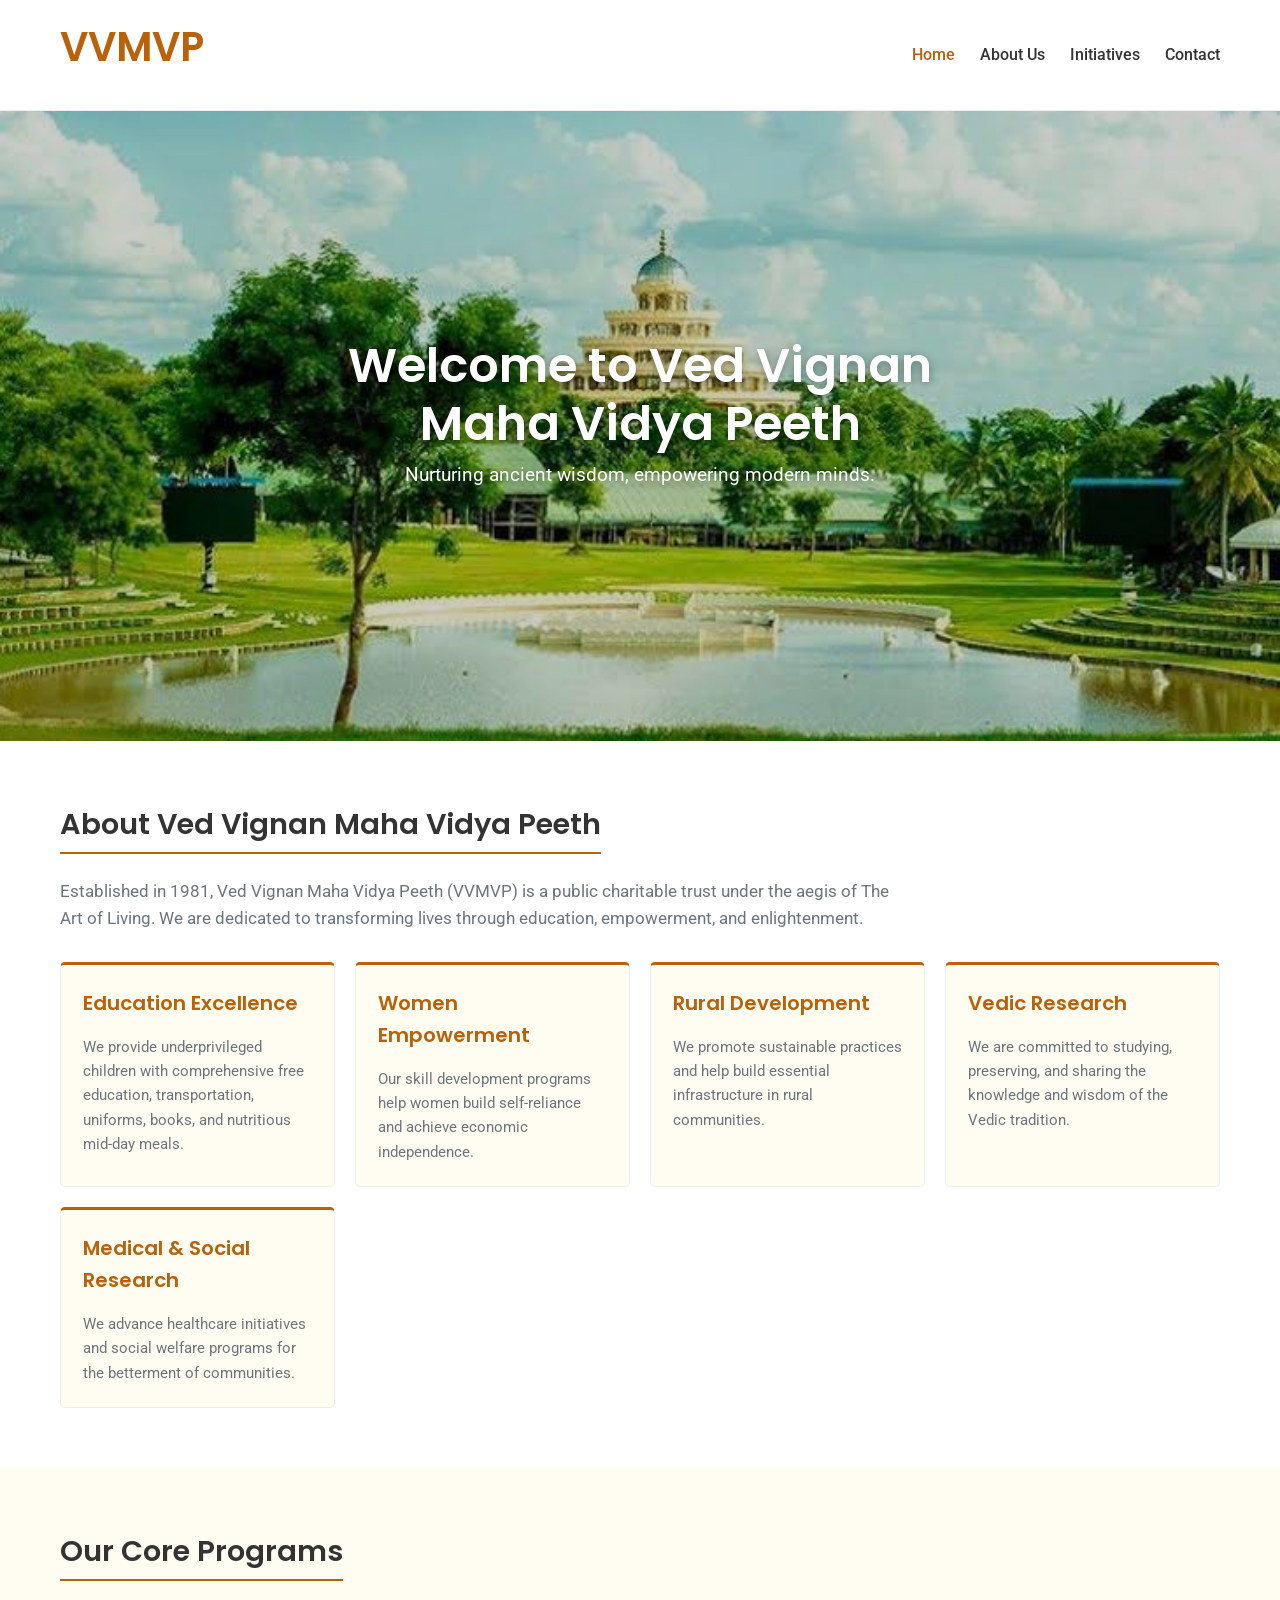
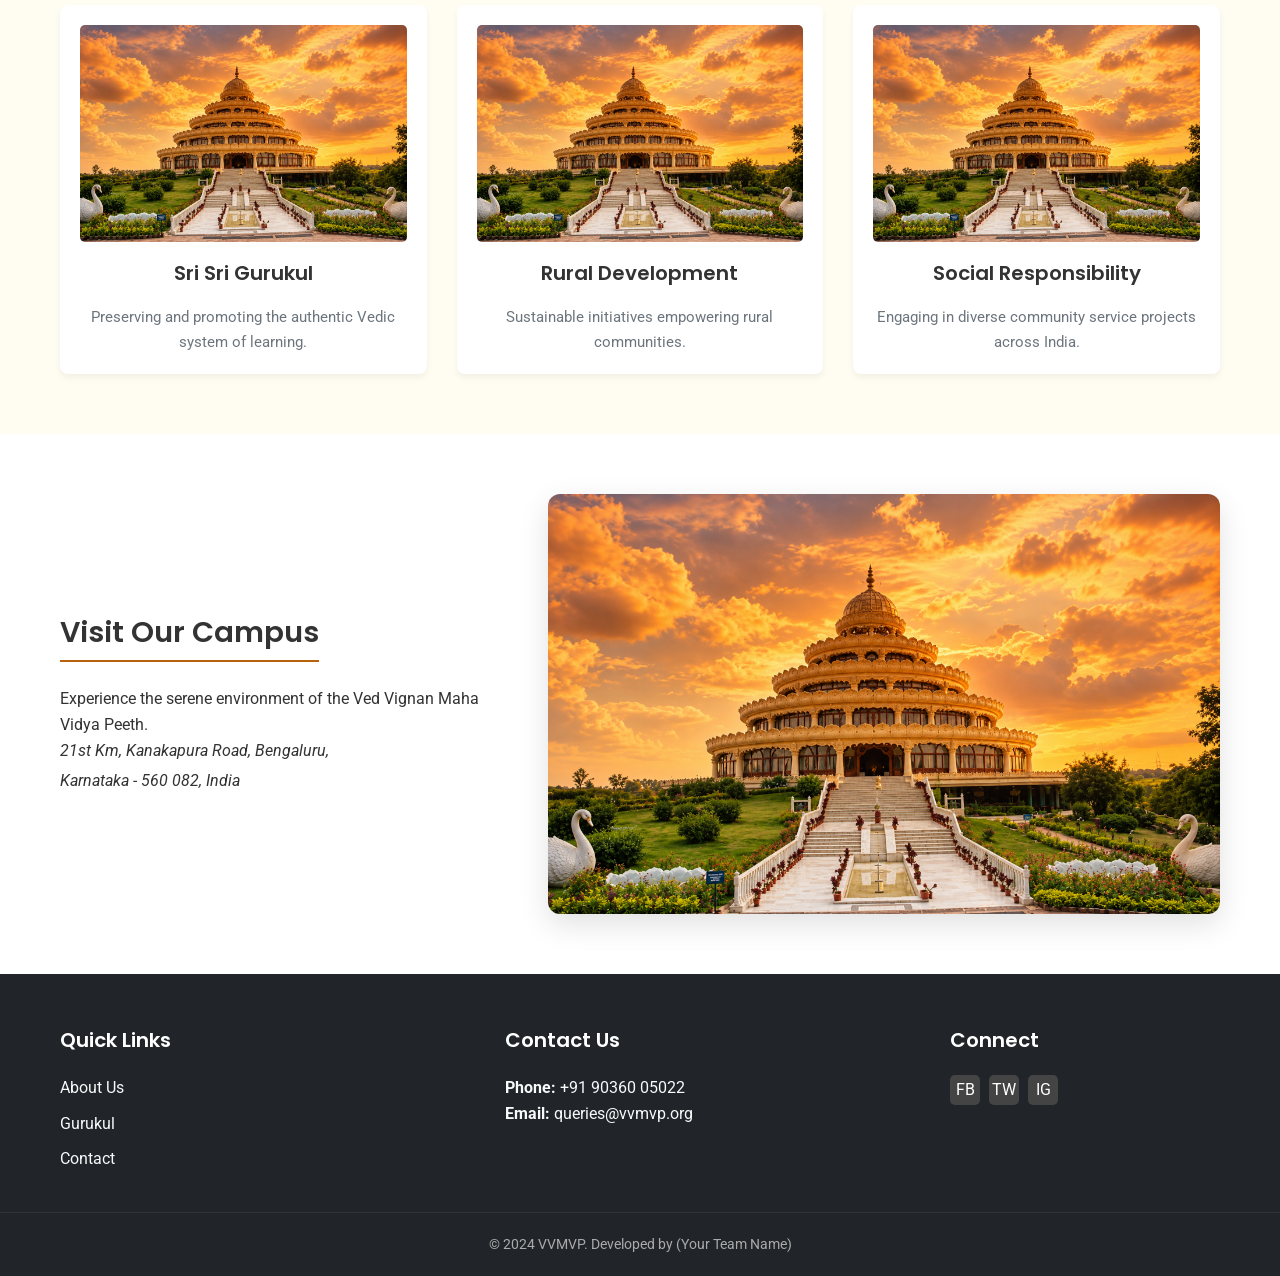
==== index.html @ b68025a2 "Initial project upload" ====
<!DOCTYPE html>
<html lang="en">
<head>
    <meta charset="UTF-8">
    <meta name="viewport" content="width=device-width, initial-scale=1.0">
    <title>VVMVP - Replicated Structure (Demo)</title>
    <!-- Google Fonts: Poppins (Headings) and Roboto (Body) -->
    <link href="https://fonts.googleapis.com/css2?family=Poppins:wght@400;600;700&family=Roboto:wght@300;400;500&display=swap" rel="stylesheet">
    <link rel="stylesheet" href="style.css">
</head>
<body>

    <!-- 1. Header & Navigation -->
    <header>
        <div class="container header-container">
            <div class="logo">
                <!-- Replace with actual logo image later -->
                <h1>VVMVP</h1>
            </div>
            <nav id="main-nav">
                <ul>
                    <li><a href="index.html" class="active">Home</a></li>
                    <li><a href="#about">About Us</a></li>
                    <li><a href="#initiatives">Initiatives</a></li>
                    <li><a href="#contact">Contact</a></li>
                </ul>
                <!-- Simple hamburger for mobile -->
                <button class="menu-toggle" aria-label="Toggle Menu">&#9776;</button>
            </nav>
        </div>
    </header>

    <!-- 2. Main Content -->
    <main>
        <!-- A. Hero Section -->
        <section class="hero-simplified" aria-label="Hero slideshow">
            <div class="hero-slideshow" aria-hidden="true">
                <div class="hero-slide active" style="background-image: url('assets/slide-1.jpg');"></div>
                <div class="hero-slide" style="background-image: url('assets/slide-2.png');"></div>
                <div class="hero-slide" style="background-image: url('assets/slide-3.jpg');"></div>
                <div class="hero-slide" style="background-image: url('assets/hero-campus.jpg');"></div>
            </div>
            <div class="container hero-content">
                <h2>Welcome to Ved Vignan<br>Maha Vidya Peeth</h2>
                <p>Nurturing ancient wisdom, empowering modern minds.</p>
            </div>
        </section>

        <!-- B. About Us -->
        <section id="about" class="about-section">
            <div class="container">
                <div class="about-intro">
                    <h3>About Ved Vignan Maha Vidya Peeth</h3>
                    <p>Established in 1981, Ved Vignan Maha Vidya Peeth (VVMVP) is a public charitable trust under the aegis of The Art of Living. We are dedicated to transforming lives through education, empowerment, and enlightenment.</p>
                </div>
                <div class="about-pillars">
                    <article class="about-card">
                        <h4>Education Excellence</h4>
                        <p>We provide underprivileged children with comprehensive free education, transportation, uniforms, books, and nutritious mid-day meals.</p>
                    </article>
                    <article class="about-card">
                        <h4>Women Empowerment</h4>
                        <p>Our skill development programs help women build self-reliance and achieve economic independence.</p>
                    </article>
                    <article class="about-card">
                        <h4>Rural Development</h4>
                        <p>We promote sustainable practices and help build essential infrastructure in rural communities.</p>
                    </article>
                    <article class="about-card">
                        <h4>Vedic Research</h4>
                        <p>We are committed to studying, preserving, and sharing the knowledge and wisdom of the Vedic tradition.</p>
                    </article>
                    <article class="about-card">
                        <h4>Medical &amp; Social Research</h4>
                        <p>We advance healthcare initiatives and social welfare programs for the betterment of communities.</p>
                    </article>
                </div>
            </div>
        </section>

        <!-- C. Key Initiatives (3-Column Grid) -->
        <section id="initiatives" class="initiatives-section">
            <div class="container">
                <h3>Our Core Programs</h3>
                <div class="grid-3">
                    <div class="card">
                        <img src="assets/hero-campus.jpg" alt="Gurukul Education">
                        <h4>Sri Sri Gurukul</h4>
                        <p>Preserving and promoting the authentic Vedic system of learning.</p>
                    </div>
                    <div class="card">
                        <img src="assets/hero-campus.jpg" alt="Rural Projects">
                        <h4>Rural Development</h4>
                        <p>Sustainable initiatives empowering rural communities.</p>
                    </div>
                    <div class="card">
                        <img src="assets/hero-campus.jpg" alt="Seva Activities">
                        <h4>Social Responsibility</h4>
                        <p>Engaging in diverse community service projects across India.</p>
                    </div>
                </div>
            </div>
        </section>

        <!-- D. Campus Highlight Section (Inspired by the Reference Image Panel) -->
        <section id="campus-overview" class="campus-section">
            <div class="container campus-grid">
                <div class="campus-text">
                    <h3>Visit Our Campus</h3>
                    <p>Experience the serene environment of the Ved Vignan Maha Vidya Peeth.</p>
                    <address>
                        <p>21st Km, Kanakapura Road, Bengaluru,</p>
                        <p>Karnataka - 560 082, India</p>
                    </address>
                </div>
                <div class="campus-image">
                    <img src="assets/hero-campus.jpg" alt="Campus View">
                </div>
            </div>
        </section>
    </main>

    <!-- 3. Footer -->
    <footer>
        <div class="container footer-grid">
            <div class="footer-links">
                <h4>Quick Links</h4>
                <ul>
                    <li><a href="#about">About Us</a></li>
                    <li><a href="#initiatives">Gurukul</a></li>
                    <li><a href="#contact">Contact</a></li>
                </ul>
            </div>
            <div class="footer-contact">
                <h4>Contact Us</h4>
                <p><strong>Phone:</strong> +91 90360 05022</p>
                <p><strong>Email:</strong> queries@vvmvp.org</p>
            </div>
            <div class="footer-social">
                <h4>Connect</h4>
                <div class="social-icons">
                    <!-- Basic icons -->
                    <span>FB</span> <span>TW</span> <span>IG</span>
                </div>
            </div>
        </div>
        <div class="footer-bottom">
            <p>&copy; 2024 VVMVP. Developed by (Your Team Name)</p>
        </div>
    </footer>

    <script src="script.js"></script>
</body>
</html>
---- style.css ----
/* --- 1. Global Styles & Reset --- */
:root {
    --primary-color: #B9610B; /* Deep Rust from logo */
    --background-white: #FFFFFF;
    --background-light: #FFFCF2; /* Creamy white from reference */
    --text-dark: #333333;
    --text-grey: #6c757d;
    --footer-bg: #212529; /* Dark charcoal from footer */
    --footer-text: #f8f9fa;
    --font-heading: 'Poppins', sans-serif;
    --font-body: 'Roboto', sans-serif;
}

* {
    margin: 0;
    padding: 0;
    box-sizing: border-box;
}

body {
    font-family: var(--font-body);
    font-size: 16px;
    color: var(--text-dark);
    line-height: 1.6;
    overflow-x: hidden;
}

h1, h2, h3, h4 {
    font-family: var(--font-heading);
    margin-bottom: 1rem;
    font-weight: 600;
}

h1 { font-size: 2.5rem; color: var(--primary-color); }
h2 { font-size: 2.2rem; }
h3 { font-size: 1.8rem; border-bottom: 2px solid var(--primary-color); display: inline-block; padding-bottom: 5px; margin-bottom: 1.5rem;}
h4 { font-size: 1.25rem; }

a {
    text-decoration: none;
    color: inherit;
    transition: color 0.3s ease;
}

img {
    max-width: 100%;
    height: auto;
    display: block;
}

/* --- 2. Utility Classes --- */
.container {
    max-width: 1200px;
    margin: 0 auto;
    padding: 0 20px;
}

.grid-3 {
    display: grid;
    grid-template-columns: repeat(3, 1fr);
    gap: 30px;
}

.btn {
    display: inline-block;
    padding: 10px 20px;
    border-radius: 5px;
    font-weight: 500;
    transition: background 0.3s ease;
}

.btn-primary {
    background-color: var(--primary-color);
    color: white;
}

.btn-primary:hover {
    background-color: #964d08;
}

/* --- 3. Header & Navigation --- */
header {
    background-color: var(--background-white);
    padding: 15px 0;
    position: sticky;
    top: 0;
    z-index: 1000;
    border-bottom: 1px solid #eee;
}

.header-container {
    display: flex;
    justify-content: space-between;
    align-items: center;
}

#main-nav ul {
    list-style: none;
    display: flex;
    gap: 25px;
}

#main-nav a {
    font-weight: 500;
    font-size: 1rem;
}

#main-nav a:hover, #main-nav a.active {
    color: var(--primary-color);
}

.menu-toggle {
    display: none; /* Hidden by default */
}

/* --- 4. Main Content Sections --- */

/* A. Hero Simplified (Inspired by large image banner) */
.hero-simplified {
    position: relative;
    color: white;
    height: 70vh;
    display: flex;
    align-items: center;
    text-align: center;
    overflow: hidden;
}

.hero-slideshow {
    position: absolute;
    inset: 0;
    z-index: 0;
}

.hero-slide {
    position: absolute;
    inset: 0;
    background-size: cover;
    background-position: center;
    background-repeat: no-repeat;
    opacity: 0;
    transform: scale(1.04);
    transition: opacity 1.2s ease-in-out, transform 8s ease-in-out;
}

.hero-slide.active {
    opacity: 1;
    transform: scale(1);
}

.hero-simplified::before {
    content: "";
    position: absolute;
    inset: 0;
    background: rgba(0, 0, 0, 0.2);
    z-index: 1;
}

.hero-content {
    position: relative;
    z-index: 2;
    max-width: 780px;
    margin: 0 auto;
    padding: 40px 20px;
    text-shadow: 0 2px 10px rgba(0, 0, 0, 0.35);
}

.hero-content h2 { font-size: 3rem; margin-bottom: 0.5rem; line-height: 1.2;}
.hero-content p { font-size: 1.2rem; max-width: 700px; margin: 0 auto 1.5rem;}

/* B. About Us */
.about-section {
    padding: 60px 0;
    background-color: var(--background-white);
}

.about-intro {
    max-width: 850px;
    margin-bottom: 30px;
}

.about-intro p {
    color: var(--text-grey);
    font-size: 1.05rem;
}

.about-pillars {
    display: grid;
    grid-template-columns: repeat(auto-fit, minmax(220px, 1fr));
    gap: 20px;
}

.about-card {
    padding: 22px;
    border: 1px solid #eee;
    border-top: 3px solid var(--primary-color);
    border-radius: 5px;
    background-color: var(--background-light);
}

.about-card h4 {
    color: var(--primary-color);
}

.about-card p {
    color: var(--text-grey);
    font-size: 0.95rem;
}

/* C. Initiatives Grid */
.initiatives-section {
    padding: 60px 0;
    background-color: var(--background-light);
}

.card {
    background-color: white;
    padding: 20px;
    border-radius: 8px;
    box-shadow: 0 4px 6px rgba(0,0,0,0.05);
    text-align: center;
}

.card img {
    border-radius: 5px;
    margin-bottom: 15px;
}

.card h4 { margin-top: 10px; color: var(--text-dark); }
.card p { color: var(--text-grey); font-size: 0.95rem; }

/* D. Campus Overview (2-column layout) */
.campus-section {
    padding: 60px 0;
}

.campus-grid {
    display: grid;
    grid-template-columns: 1fr 1.5fr;
    gap: 40px;
    align-items: center;
}

.campus-text address p { margin-bottom: 5px;}

.campus-image img {
    width: 100%;
    height: 420px;
    object-fit: cover;
    border-radius: 12px;
    box-shadow: 0 10px 30px rgba(0, 0, 0, 0.12);
}

/* --- 5. Footer --- */
footer {
    background-color: var(--footer-bg);
    color: var(--footer-text);
    padding: 50px 0 20px 0;
}

.footer-grid {
    display: grid;
    grid-template-columns: 1.5fr 1.5fr 1fr;
    gap: 40px;
    margin-bottom: 30px;
}

.footer-grid h4 { color: white; margin-bottom: 1.2rem;}

.footer-links ul { list-style: none; }
.footer-links li { margin-bottom: 10px; }
.footer-links a:hover { color: var(--primary-color); text-decoration: underline; }

.footer-social .social-icons span {
    display: inline-block;
    width: 30px; height: 30px;
    background: #444; color: white;
    text-align: center; line-height: 30px;
    border-radius: 5px; margin-right: 5px;
}

.footer-bottom {
    text-align: center;
    border-top: 1px solid #333;
    padding-top: 20px;
    font-size: 0.9rem;
    color: #aaa;
}

/* --- 6. Media Queries (Responsiveness) --- */

/* For Tablets and small desktops */
@media (max-width: 1024px) {
    .grid-3 { grid-template-columns: 1fr 1fr; }
    .hero-content h2 { font-size: 2.5rem; }
}

/* For Mobile Phones (approx < 768px) */
@media (max-width: 768px) {
    /* Header/Navigation */
    .header-container { flex-wrap: wrap; }
    
    #main-nav { 
        width: 100%; order: 3; display: none; /* Hide nav by default */ 
        background: #fff; padding: 20px; border-top: 1px solid #eee; margin-top: 15px;
    }
    #main-nav ul { flex-direction: column; gap: 10px; text-align: center; }
    
    #main-nav.active { display: block; } /* Class to show nav */

    .menu-toggle { 
        display: block; /* Show hamburger button */
        background: none; border: 1px solid #ddd; padding: 5px 10px; font-size: 1.5rem; cursor: pointer; color: #555; order: 2;
    }

    /* General Layout */
    .grid-3 { grid-template-columns: 1fr; }
    .campus-grid { grid-template-columns: 1fr; }
    .footer-grid { grid-template-columns: 1fr; text-align: center;}

    /* Content adjustments */
    .hero-simplified { height: 50vh; }
    .hero-content h2 { font-size: 1.8rem; }
    .hero-content p { font-size: 1rem; }
}
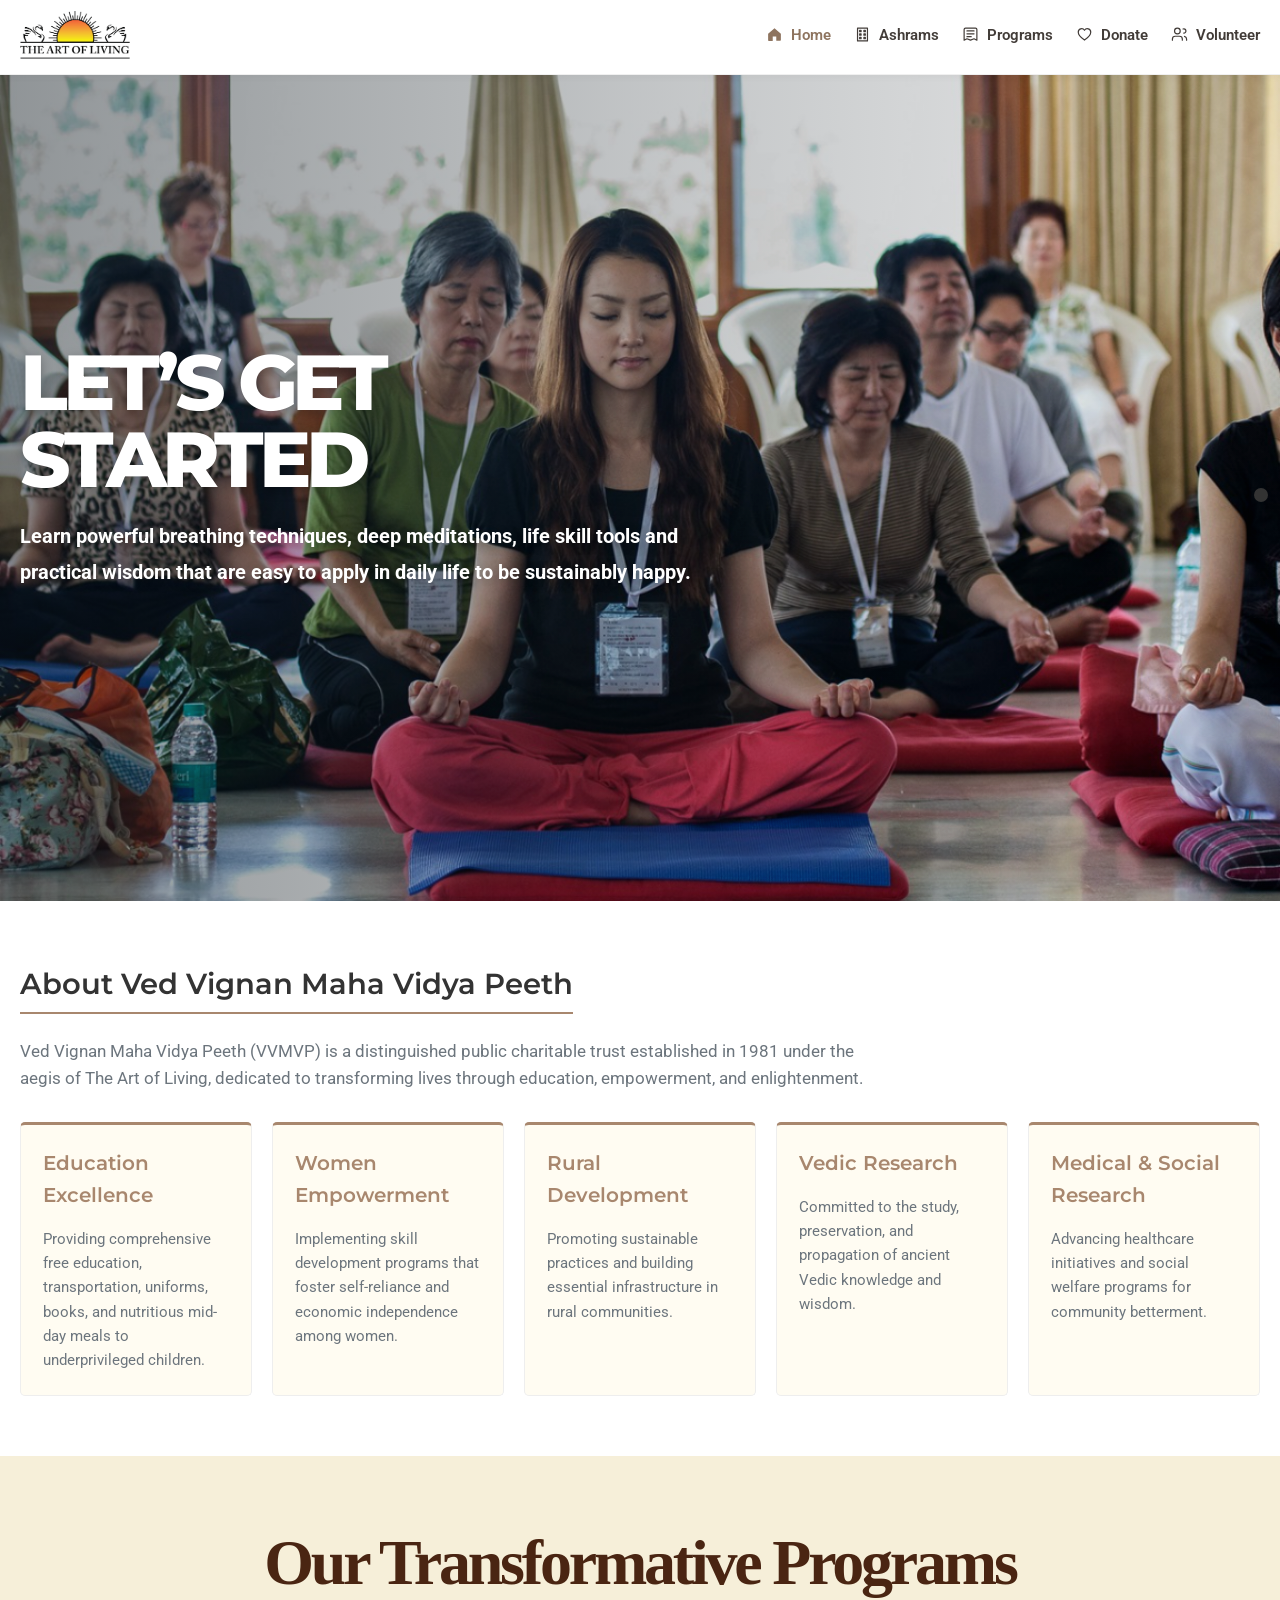
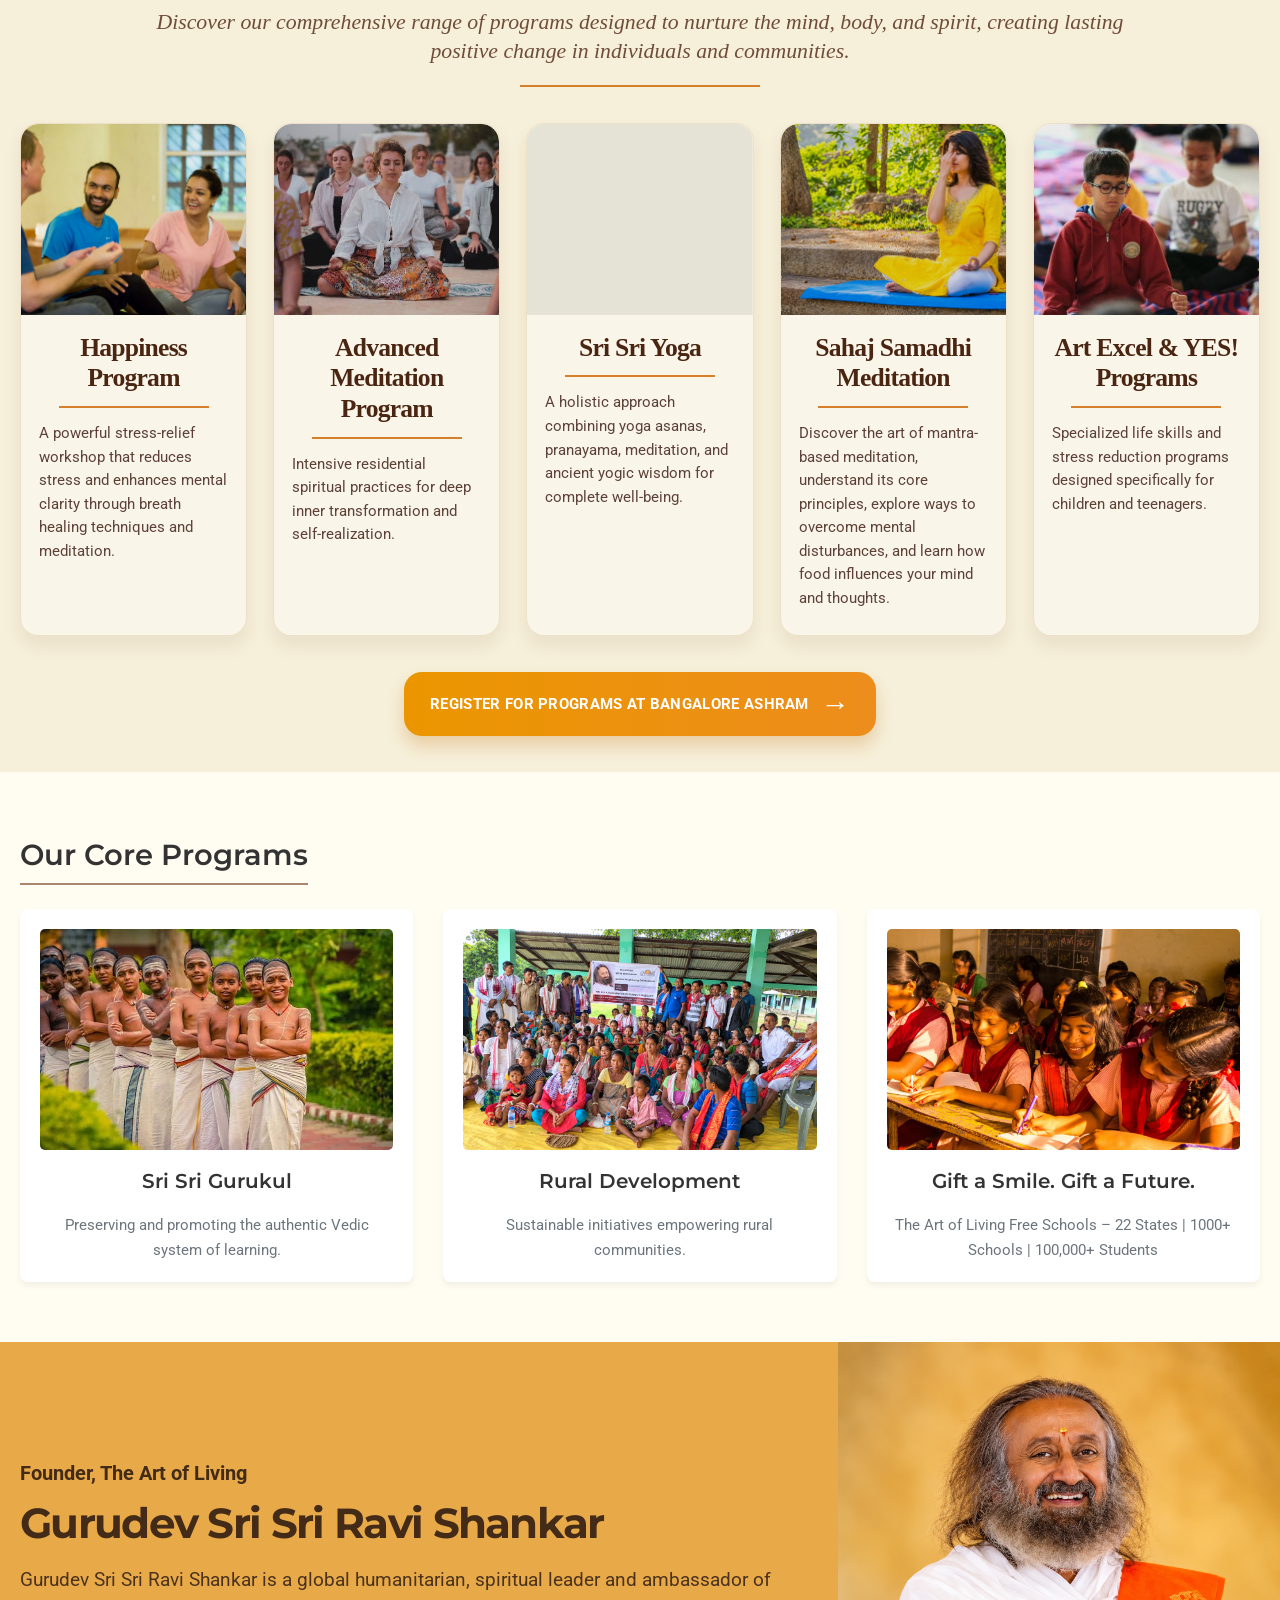
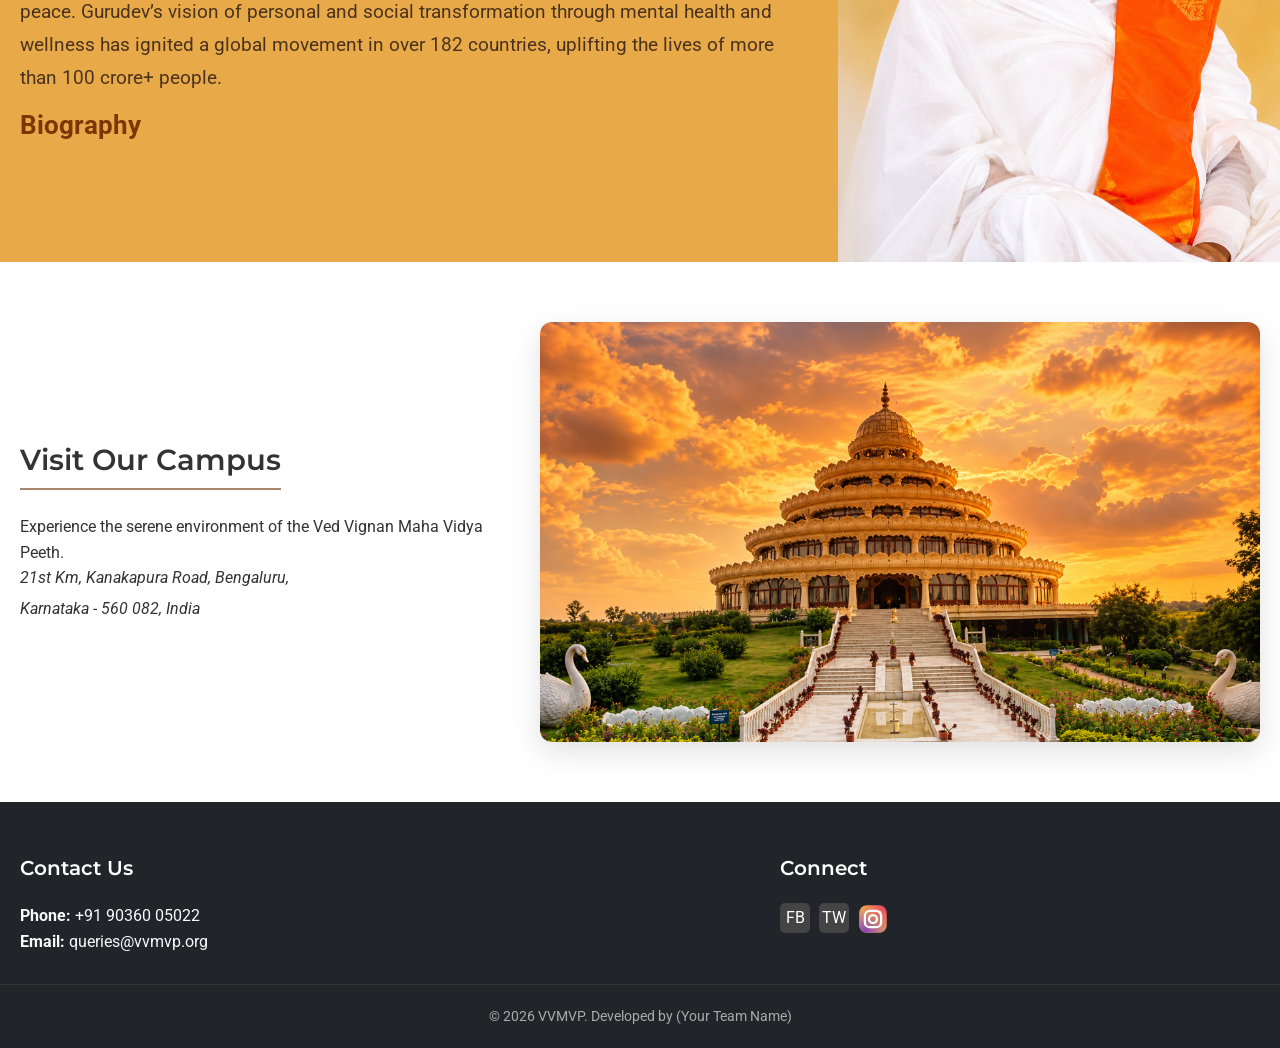
==== commit 83b1d9bc: "Update website design and content" ====
--- a/index.html
+++ b/index.html
@@ -3,9 +3,8 @@
 <head>
     <meta charset="UTF-8">
     <meta name="viewport" content="width=device-width, initial-scale=1.0">
-    <title>VVMVP - Replicated Structure (Demo)</title>
-    <!-- Google Fonts: Poppins (Headings) and Roboto (Body) -->
-    <link href="https://fonts.googleapis.com/css2?family=Poppins:wght@400;600;700&family=Roboto:wght@300;400;500&display=swap" rel="stylesheet">
+    <title>Ved Vignan Maha Vidya Peeth | The Art of Living</title>
+    <link href="https://fonts.googleapis.com/css2?family=Montserrat:wght@400;500;600;700;800&family=Roboto:wght@400;500;700&display=swap" rel="stylesheet">
     <link rel="stylesheet" href="style.css">
 </head>
 <body>
@@ -13,37 +12,37 @@
     <!-- 1. Header & Navigation -->
     <header>
         <div class="container header-container">
-            <div class="logo">
-                <!-- Replace with actual logo image later -->
-                <h1>VVMVP</h1>
-            </div>
+            <a class="logo" href="index.html" aria-label="The Art of Living home">
+                <img src="assets/art-of-living-logo.png" alt="The Art of Living">
+            </a>
             <nav id="main-nav">
                 <ul>
-                    <li><a href="index.html" class="active">Home</a></li>
-                    <li><a href="#about">About Us</a></li>
-                    <li><a href="#initiatives">Initiatives</a></li>
-                    <li><a href="#contact">Contact</a></li>
+                    <li><a href="index.html" class="active"><svg viewBox="0 0 24 24" aria-hidden="true"><path d="M3 10.8 12 3l9 7.8v9.1a1 1 0 0 1-1 1h-5.5v-6.2h-5V21H4a1 1 0 0 1-1-1z"/></svg>Home</a></li>
+                    <li><a href="https://programs.vvmvp.org/ashrams/"><svg viewBox="0 0 24 24" aria-hidden="true"><path d="M5 3h14v18H5zM8 6h2v2H8zm6 0h2v2h-2zM8 11h2v2H8zm6 0h2v2h-2zM8 16h2v2H8zm6 0h2v2h-2z"/></svg>Ashrams</a></li>
+                    <li><a href="https://programs.vvmvp.org/programs/"><svg viewBox="0 0 24 24" aria-hidden="true"><path d="M5 3h14a2 2 0 0 1 2 2v15l-4-2-5 2-5-2-4 2V5a2 2 0 0 1 2-2zm2 4h10M7 11h10M7 15h6"/></svg>Programs</a></li>
+                    <li><a href="https://programs.vvmvp.org/donate/"><svg viewBox="0 0 24 24" aria-hidden="true"><path d="M20.8 8.8c0 5-8.8 11-8.8 11s-8.8-6-8.8-11A4.8 4.8 0 0 1 12 6a4.8 4.8 0 0 1 8.8 2.8z"/></svg>Donate</a></li>
+                    <li><a href="https://bangaloreashram.org/volunteer"><svg viewBox="0 0 24 24" aria-hidden="true"><path d="M16 20v-1.5a4 4 0 0 0-4-4H6a4 4 0 0 0-4 4V20m7-9a4 4 0 1 0 0-8 4 4 0 0 0 0 8zm9-1a3 3 0 1 0-1-5.8M22 20v-1.5a4 4 0 0 0-3-3.9"/></svg>Volunteer</a></li>
                 </ul>
-                <!-- Simple hamburger for mobile -->
-                <button class="menu-toggle" aria-label="Toggle Menu">&#9776;</button>
             </nav>
+            <button class="menu-toggle" aria-label="Toggle Menu" aria-expanded="false">&#9776;</button>
         </div>
     </header>
 
     <!-- 2. Main Content -->
     <main>
         <!-- A. Hero Section -->
-        <section class="hero-simplified" aria-label="Hero slideshow">
+        <section class="hero-simplified" aria-label="Welcome">
             <div class="hero-slideshow" aria-hidden="true">
-                <div class="hero-slide active" style="background-image: url('assets/slide-1.jpg');"></div>
+                <div class="hero-slide active" style="background-image: url('assets/slide-3.jpg');"></div>
                 <div class="hero-slide" style="background-image: url('assets/slide-2.png');"></div>
-                <div class="hero-slide" style="background-image: url('assets/slide-3.jpg');"></div>
+                <div class="hero-slide" style="background-image: url('assets/slide-1.jpg');"></div>
                 <div class="hero-slide" style="background-image: url('assets/hero-campus.jpg');"></div>
             </div>
             <div class="container hero-content">
-                <h2>Welcome to Ved Vignan<br>Maha Vidya Peeth</h2>
-                <p>Nurturing ancient wisdom, empowering modern minds.</p>
-            </div>
+                <h2>Let’s Get<br>Started</h2>
+                <p class="hero-description">Learn powerful breathing techniques, deep meditations, life skill tools and practical wisdom that are easy to apply in daily life to be sustainably happy.</p>
+            </div>
+            <span class="hero-pagination" aria-hidden="true"><span></span></span>
         </section>
 
         <!-- B. About Us -->
@@ -51,30 +50,76 @@
             <div class="container">
                 <div class="about-intro">
                     <h3>About Ved Vignan Maha Vidya Peeth</h3>
-                    <p>Established in 1981, Ved Vignan Maha Vidya Peeth (VVMVP) is a public charitable trust under the aegis of The Art of Living. We are dedicated to transforming lives through education, empowerment, and enlightenment.</p>
+                    <p>Ved Vignan Maha Vidya Peeth (VVMVP) is a distinguished public charitable trust established in 1981 under the aegis of The Art of Living, dedicated to transforming lives through education, empowerment, and enlightenment.</p>
                 </div>
                 <div class="about-pillars">
                     <article class="about-card">
                         <h4>Education Excellence</h4>
-                        <p>We provide underprivileged children with comprehensive free education, transportation, uniforms, books, and nutritious mid-day meals.</p>
+                        <p>Providing comprehensive free education, transportation, uniforms, books, and nutritious mid-day meals to underprivileged children.</p>
                     </article>
                     <article class="about-card">
                         <h4>Women Empowerment</h4>
-                        <p>Our skill development programs help women build self-reliance and achieve economic independence.</p>
+                        <p>Implementing skill development programs that foster self-reliance and economic independence among women.</p>
                     </article>
                     <article class="about-card">
                         <h4>Rural Development</h4>
-                        <p>We promote sustainable practices and help build essential infrastructure in rural communities.</p>
+                        <p>Promoting sustainable practices and building essential infrastructure in rural communities.</p>
                     </article>
                     <article class="about-card">
                         <h4>Vedic Research</h4>
-                        <p>We are committed to studying, preserving, and sharing the knowledge and wisdom of the Vedic tradition.</p>
+                        <p>Committed to the study, preservation, and propagation of ancient Vedic knowledge and wisdom.</p>
                     </article>
                     <article class="about-card">
                         <h4>Medical &amp; Social Research</h4>
-                        <p>We advance healthcare initiatives and social welfare programs for the betterment of communities.</p>
-                    </article>
-                </div>
+                        <p>Advancing healthcare initiatives and social welfare programs for community betterment.</p>
+                    </article>
+                </div>
+            </div>
+        </section>
+
+        <section class="transformative-programs-section" aria-labelledby="transformative-programs-heading">
+            <div class="programs-showcase">
+                <h2 id="transformative-programs-heading">Our Transformative Programs</h2>
+                <p class="programs-subtitle">Discover our comprehensive range of programs designed to nurture the mind, body, and spirit, creating lasting positive change in individuals and communities.</p>
+
+                <div class="program-cards">
+                    <a class="program-card" href="https://bangaloreashram.org/happiness-program">
+                        <div class="program-image happiness-image" aria-label="Happiness Program"></div>
+                        <h3>Happiness Program</h3>
+                        <div class="program-divider" aria-hidden="true"></div>
+                        <p>A powerful stress-relief workshop that reduces stress and enhances mental clarity through breath healing techniques and meditation.</p>
+                    </a>
+
+                    <a class="program-card" href="https://www.artofliving.org/in-en/advanced-meditation-program">
+                        <div class="program-image meditation-image" aria-label="Advanced Meditation Program"></div>
+                        <h3>Advanced Meditation<br>Program</h3>
+                        <div class="program-divider" aria-hidden="true"></div>
+                        <p>Intensive residential spiritual practices for deep inner transformation and self-realization.</p>
+                    </a>
+
+                    <article class="program-card">
+                        <div class="program-image yoga-image" aria-label="Sri Sri Yoga"></div>
+                        <h3>Sri Sri Yoga</h3>
+                        <div class="program-divider" aria-hidden="true"></div>
+                        <p>A holistic approach combining yoga asanas, pranayama, meditation, and ancient yogic wisdom for complete well-being.</p>
+                    </article>
+
+                    <a class="program-card" href="https://www.artofliving.org/in-en/sahaj-samadhi-dhyana-yoga">
+                        <div class="program-image sahaj-image" aria-label="Sahaj Samadhi Meditation"></div>
+                        <h3>Sahaj Samadhi Meditation</h3>
+                        <div class="program-divider" aria-hidden="true"></div>
+                        <p>Discover the art of mantra-based meditation, understand its core principles, explore ways to overcome mental disturbances, and learn how food influences your mind and thoughts.</p>
+                    </a>
+
+                    <a class="program-card" href="https://www.artofliving.org/in-en/children-teens">
+                        <div class="program-image arts-image" aria-label="Art Excel and YES Programs"></div>
+                        <h3>Art Excel &amp; YES! Programs</h3>
+                        <div class="program-divider" aria-hidden="true"></div>
+                        <p>Specialized life skills and stress reduction programs designed specifically for children and teenagers.</p>
+                    </a>
+                </div>
+
+                <a class="programs-cta" href="https://programs.vvmvp.org/ashrams/bangalore/">Register for Programs at Bangalore Ashram <span aria-hidden="true">→</span></a>
             </div>
         </section>
 
@@ -83,22 +128,36 @@
             <div class="container">
                 <h3>Our Core Programs</h3>
                 <div class="grid-3">
-                    <div class="card">
-                        <img src="assets/hero-campus.jpg" alt="Gurukul Education">
-                        <h4>Sri Sri Gurukul</h4>
-                        <p>Preserving and promoting the authentic Vedic system of learning.</p>
-                    </div>
-                    <div class="card">
-                        <img src="assets/hero-campus.jpg" alt="Rural Projects">
-                        <h4>Rural Development</h4>
-                        <p>Sustainable initiatives empowering rural communities.</p>
-                    </div>
-                    <div class="card">
-                        <img src="assets/hero-campus.jpg" alt="Seva Activities">
-                        <h4>Social Responsibility</h4>
-                        <p>Engaging in diverse community service projects across India.</p>
-                    </div>
-                </div>
+                    <a class="program-card-link" href="https://vaidicpujas.org/gurukul/">
+                        <div class="card">
+                            <img src="assets/gurukul.jpg" alt="Gurukul students">
+                            <h4>Sri Sri Gurukul</h4>
+                            <p>Preserving and promoting the authentic Vedic system of learning.</p>
+                        </div>
+                    </a>
+                    <a class="program-card-link" href="https://www.artofliving.org/in-en/rural-development">
+                        <div class="card">
+                            <img src="assets/rural-development.png" alt="Rural development community">
+                            <h4>Rural Development</h4>
+                            <p>Sustainable initiatives empowering rural communities.</p>
+                        </div>
+                    </a>
+                    <a class="card school-card-link" href="https://www.artoflivingschools.org/">
+                        <img src="assets/free-schools-classroom.png" alt="Students learning in a classroom">
+                        <h4>Gift a Smile. Gift a Future.</h4>
+                        <p>The Art of Living Free Schools – 22 States | 1000+ Schools | 100,000+ Students</p>
+                    </a>
+                </div>
+            </div>
+        </section>
+
+        <section class="founder-section" aria-labelledby="founder-heading">
+            <img class="founder-portrait" src="assets/gurudev-founder.png" alt="Gurudev Sri Sri Ravi Shankar at sunset">
+            <div class="founder-content">
+                <p class="founder-eyebrow">Founder, The Art of Living</p>
+                <h2 id="founder-heading">Gurudev Sri Sri Ravi Shankar</h2>
+                <p class="founder-description">Gurudev Sri Sri Ravi Shankar is a global humanitarian, spiritual leader and ambassador of peace. Gurudev’s vision of personal and social transformation through mental health and wellness has ignited a global movement in over 182 countries, uplifting the lives of more than 100 crore+ people.</p>
+                <p class="founder-biography">Biography</p>
             </div>
         </section>
 
@@ -121,16 +180,8 @@
     </main>
 
     <!-- 3. Footer -->
-    <footer>
+    <footer id="contact">
         <div class="container footer-grid">
-            <div class="footer-links">
-                <h4>Quick Links</h4>
-                <ul>
-                    <li><a href="#about">About Us</a></li>
-                    <li><a href="#initiatives">Gurukul</a></li>
-                    <li><a href="#contact">Contact</a></li>
-                </ul>
-            </div>
             <div class="footer-contact">
                 <h4>Contact Us</h4>
                 <p><strong>Phone:</strong> +91 90360 05022</p>
@@ -140,12 +191,32 @@
                 <h4>Connect</h4>
                 <div class="social-icons">
                     <!-- Basic icons -->
-                    <span>FB</span> <span>TW</span> <span>IG</span>
+                    <span>FB</span> <span>TW</span>
+                    <a href="https://www.instagram.com/artofliving?dlrf=MWc2Y2tubmJmd2U2Zg==" aria-label="Follow The Art of Living on Instagram">
+                        <svg viewBox="0 0 24 24" aria-hidden="true">
+                            <defs>
+                                <linearGradient id="instagram-gradient" x1="0" y1="1" x2="1" y2="0">
+                                    <stop offset="0" stop-color="#ffdc80"></stop>
+                                    <stop offset="0.5" stop-color="#fcaf45"></stop>
+                                    <stop offset="1" stop-color="#e1306c"></stop>
+                                </linearGradient>
+                                <radialGradient id="instagram-purple" cx="0.2" cy="1" r="1">
+                                    <stop offset="0" stop-color="#833ab4"></stop>
+                                    <stop offset="1" stop-color="#833ab4" stop-opacity="0"></stop>
+                                </radialGradient>
+                            </defs>
+                            <rect x="1" y="1" width="22" height="22" rx="6" fill="url(#instagram-gradient)"></rect>
+                            <rect x="1" y="1" width="22" height="22" rx="6" fill="url(#instagram-purple)"></rect>
+                            <rect x="5.5" y="5.5" width="13" height="13" rx="4" fill="none" stroke="#fff" stroke-width="1.8"></rect>
+                            <circle cx="12" cy="12" r="3.2" fill="none" stroke="#fff" stroke-width="1.8"></circle>
+                            <circle cx="17.4" cy="6.8" r="1.1" fill="#fff"></circle>
+                        </svg>
+                    </a>
                 </div>
             </div>
         </div>
         <div class="footer-bottom">
-            <p>&copy; 2024 VVMVP. Developed by (Your Team Name)</p>
+            <p>&copy; 2026 VVMVP. Developed by (Your Team Name)</p>
         </div>
     </footer>
 
--- a/style.css
+++ b/style.css
@@ -1,13 +1,14 @@
 /* --- 1. Global Styles & Reset --- */
 :root {
-    --primary-color: #B9610B; /* Deep Rust from logo */
+    --primary-color: #a8876e;
+    --accent-color: #e8a422;
     --background-white: #FFFFFF;
-    --background-light: #FFFCF2; /* Creamy white from reference */
+    --background-light: #FFFCF2;
     --text-dark: #333333;
     --text-grey: #6c757d;
     --footer-bg: #212529; /* Dark charcoal from footer */
     --footer-text: #f8f9fa;
-    --font-heading: 'Poppins', sans-serif;
+    --font-heading: 'Montserrat', sans-serif;
     --font-body: 'Roboto', sans-serif;
 }
 
@@ -50,7 +51,7 @@
 
 /* --- 2. Utility Classes --- */
 .container {
-    max-width: 1200px;
+    max-width: 1280px;
     margin: 0 auto;
     padding: 0 20px;
 }
@@ -81,36 +82,92 @@
 /* --- 3. Header & Navigation --- */
 header {
     background-color: var(--background-white);
-    padding: 15px 0;
+    padding: 10px 0;
     position: sticky;
     top: 0;
     z-index: 1000;
-    border-bottom: 1px solid #eee;
+    border-bottom: 1px solid rgba(0, 0, 0, 0.06);
+    box-shadow: 0 2px 8px rgba(0, 0, 0, 0.04);
 }
 
 .header-container {
     display: flex;
     justify-content: space-between;
     align-items: center;
+    min-height: 54px;
+}
+
+.logo {
+    width: 110px;
+    min-width: 110px;
+    height: 52px;
+    display: flex;
+    position: relative;
+    align-items: center;
+    overflow: hidden;
+}
+
+.logo img {
+    position: absolute;
+    top: -69%;
+    left: -53%;
+    width: 205%;
+    max-width: none;
+    height: auto;
 }
 
 #main-nav ul {
     list-style: none;
     display: flex;
-    gap: 25px;
+    align-items: center;
+    gap: 23px;
 }
 
 #main-nav a {
-    font-weight: 500;
-    font-size: 1rem;
+    display: inline-flex;
+    align-items: center;
+    gap: 8px;
+    color: #423c38;
+    font-weight: 600;
+    font-size: 0.94rem;
 }
 
 #main-nav a:hover, #main-nav a.active {
-    color: var(--primary-color);
+    color: #8e745f;
+}
+
+#main-nav svg {
+    width: 17px;
+    height: 17px;
+    fill: none;
+    stroke: currentColor;
+    stroke-width: 1.7;
+    stroke-linecap: round;
+    stroke-linejoin: round;
+}
+
+#main-nav li:first-child svg {
+    fill: currentColor;
+    stroke: none;
+}
+
+#main-nav .login-link {
+    min-width: 102px;
+    min-height: 42px;
+    justify-content: center;
+    border-radius: 9px;
+    background: #927b68;
+    color: white;
+    box-shadow: 0 2px 5px rgba(48, 35, 25, 0.16);
+}
+
+#main-nav .login-link:hover {
+    background: #7e6959;
+    color: white;
 }
 
 .menu-toggle {
-    display: none; /* Hidden by default */
+    display: none;
 }
 
 /* --- 4. Main Content Sections --- */
@@ -119,10 +176,11 @@
 .hero-simplified {
     position: relative;
     color: white;
-    height: 70vh;
+    min-height: 620px;
+    height: calc(100vh - 74px);
     display: flex;
     align-items: center;
-    text-align: center;
+    text-align: left;
     overflow: hidden;
 }
 
@@ -140,6 +198,7 @@
     background-repeat: no-repeat;
     opacity: 0;
     transform: scale(1.04);
+    filter: saturate(1.16) contrast(1.08);
     transition: opacity 1.2s ease-in-out, transform 8s ease-in-out;
 }
 
@@ -152,21 +211,101 @@
     content: "";
     position: absolute;
     inset: 0;
-    background: rgba(0, 0, 0, 0.2);
+    background: linear-gradient(90deg, rgba(12, 22, 28, 0.46) 0%, rgba(12, 22, 28, 0.26) 48%, rgba(12, 22, 28, 0.08) 100%);
     z-index: 1;
 }
 
 .hero-content {
     position: relative;
     z-index: 2;
-    max-width: 780px;
+    width: 100%;
     margin: 0 auto;
-    padding: 40px 20px;
-    text-shadow: 0 2px 10px rgba(0, 0, 0, 0.35);
-}
-
-.hero-content h2 { font-size: 3rem; margin-bottom: 0.5rem; line-height: 1.2;}
-.hero-content p { font-size: 1.2rem; max-width: 700px; margin: 0 auto 1.5rem;}
+    padding: 42px 20px;
+    text-shadow: 0 3px 12px rgba(0, 0, 0, 0.28);
+}
+
+.hero-content .hero-eyebrow {
+    margin: 0 0 16px;
+    color: #ffe2a2;
+    font-size: 1.05rem;
+    font-weight: 800;
+    letter-spacing: 0.09em;
+    text-transform: uppercase;
+}
+
+.hero-content h2 {
+    margin: 0 0 20px;
+    font-size: clamp(4rem, 6.1vw, 6rem);
+    font-weight: 800;
+    letter-spacing: -0.065em;
+    line-height: 0.98;
+    text-transform: uppercase;
+}
+
+.hero-content .hero-description {
+    max-width: 710px;
+    margin: 0 0 42px;
+    font-size: 1.25rem;
+    font-weight: 700;
+    line-height: 1.8;
+}
+
+.hero-actions {
+    display: flex;
+    flex-wrap: wrap;
+    gap: 18px;
+}
+
+.hero-button {
+    min-height: 62px;
+    padding: 16px 25px;
+    display: inline-flex;
+    align-items: center;
+    justify-content: center;
+    border: 2px solid rgba(255, 255, 255, 0.55);
+    border-radius: 12px;
+    box-shadow: 0 8px 18px rgba(42, 32, 24, 0.22);
+    font-weight: 800;
+    text-shadow: none;
+    text-transform: uppercase;
+    transition: transform 0.2s ease, background-color 0.2s ease;
+}
+
+.hero-button:hover {
+    transform: translateY(-2px);
+}
+
+.hero-button-primary {
+    background: var(--accent-color);
+    color: #362b1d;
+}
+
+.hero-button-primary:hover {
+    background: #f1b53e;
+    color: #362b1d;
+}
+
+.hero-button-secondary {
+    border-color: #785f4f;
+    background: #fffaf5;
+    color: #624d40;
+}
+
+.hero-button-secondary:hover {
+    background: white;
+    color: #624d40;
+}
+
+.hero-pagination {
+    position: absolute;
+    z-index: 2;
+    top: 50%;
+    right: 12px;
+    width: 14px;
+    height: 14px;
+    border-radius: 50%;
+    background: #333;
+}
 
 /* B. About Us */
 .about-section {
@@ -207,6 +346,166 @@
     font-size: 0.95rem;
 }
 
+.transformative-programs-section {
+    background: #f6efd9;
+    padding: 56px 20px 36px;
+    color: #4d2e1e;
+}
+
+.programs-showcase {
+    max-width: 1360px;
+    margin: 0 auto;
+    text-align: center;
+}
+
+#transformative-programs-heading {
+    margin: 0 auto 10px;
+    padding-top: 16px;
+    border: none;
+    color: #4a2512;
+    font-family: Georgia, 'Times New Roman', serif;
+    font-size: clamp(3.1rem, 5vw, 6rem);
+    font-weight: 700;
+    font-style: normal;
+    line-height: 1.1;
+    text-align: center;
+    letter-spacing: -0.05em;
+}
+
+.programs-subtitle {
+    max-width: 1030px;
+    margin: 0 auto 36px;
+    color: #6f4d3b;
+    font-family: Georgia, 'Times New Roman', serif;
+    font-size: clamp(1.1rem, 1.7vw, 2.2rem);
+    font-style: italic;
+    line-height: 1.35;
+    text-align: center;
+}
+
+.programs-subtitle::after {
+    display: block;
+    width: 240px;
+    height: 2px;
+    margin: 18px auto 0;
+    background: #d7802c;
+    content: "";
+}
+
+.program-cards {
+    display: grid;
+    grid-template-columns: repeat(5, minmax(0, 1fr));
+    gap: 26px;
+    align-items: stretch;
+    margin-bottom: 36px;
+}
+
+.program-card {
+    background: rgba(255, 255, 255, 0.4);
+    border: 1px solid rgba(177, 127, 55, 0.18);
+    border-radius: 18px;
+    box-shadow: 0 10px 18px rgba(84, 57, 29, 0.08);
+    overflow: hidden;
+    transform: translateY(0);
+    transition: transform 0.2s ease, box-shadow 0.2s ease;
+}
+
+.program-card:hover {
+    transform: translateY(-4px);
+    box-shadow: 0 16px 24px rgba(84, 57, 29, 0.12);
+}
+
+.program-card:focus-visible {
+    outline: 3px solid #9a5c00;
+    outline-offset: 3px;
+}
+
+.program-image {
+    width: 100%;
+    aspect-ratio: 1.18 / 1;
+    background-position: center;
+    background-size: cover;
+    background-repeat: no-repeat;
+    border-radius: 18px 18px 0 0;
+}
+
+.happiness-image {
+    background-image: linear-gradient(rgba(0,0,0,0.06), rgba(0,0,0,0.06)), url('assets/happiness-program.png');
+}
+
+.meditation-image {
+    background-image: linear-gradient(rgba(0,0,0,0.12), rgba(0,0,0,0.12)), url('assets/advanced-meditation.jpg');
+}
+
+.yoga-image {
+    background-image: linear-gradient(rgba(0,0,0,0.08), rgba(0,0,0,0.08)), url('https://images.unsplash.com/photo-1544367567-0f2fcb009e0b?auto=format&fit=crop&w=900&q=80');
+}
+
+.sahaj-image {
+    background-image: linear-gradient(rgba(0,0,0,0.13), rgba(0,0,0,0.13)), url('assets/sahaj-samadhi-meditation.png');
+}
+
+.arts-image {
+    background-image: linear-gradient(rgba(0,0,0,0.08), rgba(0,0,0,0.08)), url('assets/art-excel-yes-programs.png');
+}
+
+.program-card h3 {
+    margin: 18px 0 12px;
+    padding: 0 16px;
+    border: none;
+    color: #4a2512;
+    font-family: Georgia, 'Times New Roman', serif;
+    font-size: clamp(1.6rem, 1.4vw, 2.1rem);
+    font-weight: 700;
+    line-height: 1.2;
+    letter-spacing: -0.03em;
+}
+
+.program-divider {
+    width: 100%;
+    max-width: 150px;
+    height: 2px;
+    margin: 0 auto 14px;
+    background: #d7802c;
+}
+
+.program-card p {
+    margin: 0;
+    padding: 0 18px 24px;
+    color: #5d4139;
+    font-size: 0.95rem;
+    line-height: 1.55;
+    text-align: left;
+}
+
+.programs-cta {
+    display: inline-flex;
+    align-items: center;
+    justify-content: center;
+    gap: 12px;
+    padding: 18px 26px;
+    max-width: 100%;
+    border-radius: 18px;
+    background: linear-gradient(90deg, #eb9600 0%, #ed8d1c 100%);
+    box-shadow: 0 10px 16px rgba(194, 112, 13, 0.25);
+    color: #fff;
+    font-size: clamp(0.9rem, 1.2vw, 1.15rem);
+    font-weight: 700;
+    letter-spacing: 0.02em;
+    text-transform: uppercase;
+    transition: transform 0.2s ease, box-shadow 0.2s ease;
+}
+
+.programs-cta:hover {
+    transform: translateY(-2px);
+    box-shadow: 0 14px 20px rgba(194, 112, 13, 0.28);
+}
+
+.programs-cta span {
+    font-size: 1.8rem;
+    line-height: 1;
+}
+
 /* C. Initiatives Grid */
 .initiatives-section {
     padding: 60px 0;
@@ -221,7 +520,35 @@
     text-align: center;
 }
 
+.program-card-link {
+    display: flex;
+    color: inherit;
+    text-decoration: none;
+}
+
+.program-card-link .card {
+    flex: 1;
+}
+
+.program-card-link:focus-visible {
+    outline: 3px solid var(--primary-color);
+    outline-offset: 3px;
+}
+
+.school-card-link {
+    display: block;
+    color: inherit;
+}
+
+.school-card-link:focus-visible {
+    outline: 3px solid var(--primary-color);
+    outline-offset: 3px;
+}
+
 .card img {
+    width: 100%;
+    aspect-ratio: 16 / 10;
+    object-fit: cover;
     border-radius: 5px;
     margin-bottom: 15px;
 }
@@ -251,6 +578,76 @@
     box-shadow: 0 10px 30px rgba(0, 0, 0, 0.12);
 }
 
+.founder-section {
+    position: relative;
+    display: flex;
+    min-height: 520px;
+    align-items: center;
+    padding: 72px 20px;
+    overflow: hidden;
+    background-color: #e8aa48;
+    color: #432b18;
+}
+
+.founder-section::before {
+    position: absolute;
+    z-index: 1;
+    inset: 0;
+    background: linear-gradient(90deg, #e8aa48 0%, #e8aa48 37%, rgba(232, 170, 72, 0.9) 50%, rgba(232, 170, 72, 0) 69%);
+    content: "";
+}
+
+.founder-portrait {
+    position: absolute;
+    z-index: 0;
+    top: 0;
+    right: 0;
+    width: 60%;
+    height: 100%;
+    object-fit: contain;
+    object-position: right top;
+}
+
+.founder-content {
+    position: relative;
+    z-index: 2;
+    width: 100%;
+    max-width: 1280px;
+    margin: 0 auto;
+    padding-right: 32%;
+}
+
+.founder-eyebrow {
+    margin: 0 0 10px;
+    font-size: 1.25rem;
+    font-weight: 700;
+}
+
+#founder-heading {
+    max-width: 800px;
+    margin: 0 0 16px;
+    color: #432b18;
+    font-size: clamp(2.2rem, 3.3vw, 3.4rem);
+    font-weight: 700;
+    letter-spacing: -0.04em;
+    line-height: 1.15;
+}
+
+.founder-description {
+    max-width: 790px;
+    margin: 0 0 10px;
+    color: #4b321f;
+    font-size: 1.2rem;
+    line-height: 1.7;
+}
+
+.founder-biography {
+    margin: 0;
+    color: #793706;
+    font-size: 1.65rem;
+    font-weight: 700;
+}
+
 /* --- 5. Footer --- */
 footer {
     background-color: var(--footer-bg);
@@ -260,16 +657,12 @@
 
 .footer-grid {
     display: grid;
-    grid-template-columns: 1.5fr 1.5fr 1fr;
+    grid-template-columns: 1.5fr 1fr;
     gap: 40px;
     margin-bottom: 30px;
 }
 
 .footer-grid h4 { color: white; margin-bottom: 1.2rem;}
-
-.footer-links ul { list-style: none; }
-.footer-links li { margin-bottom: 10px; }
-.footer-links a:hover { color: var(--primary-color); text-decoration: underline; }
 
 .footer-social .social-icons span {
     display: inline-block;
@@ -279,6 +672,29 @@
     border-radius: 5px; margin-right: 5px;
 }
 
+.footer-social .social-icons a {
+    display: inline-block;
+    width: 30px;
+    height: 30px;
+    margin-right: 5px;
+    vertical-align: middle;
+}
+
+.footer-social .social-icons a:focus-visible {
+    outline: 2px solid white;
+    outline-offset: 3px;
+}
+
+.footer-social .social-icons svg {
+    display: block;
+    width: 30px;
+    height: 30px;
+}
+
+.footer-social .social-icons a:hover {
+    filter: brightness(0.9);
+}
+
 .footer-bottom {
     text-align: center;
     border-top: 1px solid #333;
@@ -292,7 +708,16 @@
 /* For Tablets and small desktops */
 @media (max-width: 1024px) {
     .grid-3 { grid-template-columns: 1fr 1fr; }
-    .hero-content h2 { font-size: 2.5rem; }
+    #main-nav ul { gap: 14px; }
+    #main-nav a { gap: 5px; font-size: 0.86rem; }
+    #main-nav .login-link { min-width: 82px; }
+    .hero-content h2 { font-size: clamp(3.5rem, 7vw, 5rem); }
+    .program-cards { grid-template-columns: repeat(3, minmax(0, 1fr)); }
+}
+
+@media (max-width: 860px) {
+    .program-cards { grid-template-columns: repeat(2, minmax(0, 1fr)); }
+    .programs-subtitle { max-width: 700px; }
 }
 
 /* For Mobile Phones (approx < 768px) */
@@ -301,15 +726,17 @@
     .header-container { flex-wrap: wrap; }
     
     #main-nav { 
-        width: 100%; order: 3; display: none; /* Hide nav by default */ 
-        background: #fff; padding: 20px; border-top: 1px solid #eee; margin-top: 15px;
+        width: 100%; order: 3; display: none;
+        background: #fff; padding: 16px 0 8px; border-top: 1px solid #eee; margin-top: 10px;
     }
-    #main-nav ul { flex-direction: column; gap: 10px; text-align: center; }
+    #main-nav ul { flex-direction: column; align-items: stretch; gap: 10px; text-align: left; }
+    #main-nav a { width: 100%; padding: 8px 12px; font-size: 0.95rem; }
+    #main-nav .login-link { width: 100%; }
     
-    #main-nav.active { display: block; } /* Class to show nav */
+    #main-nav.active { display: block; }
 
     .menu-toggle { 
-        display: block; /* Show hamburger button */
+        display: block;
         background: none; border: 1px solid #ddd; padding: 5px 10px; font-size: 1.5rem; cursor: pointer; color: #555; order: 2;
     }
 
@@ -317,9 +744,39 @@
     .grid-3 { grid-template-columns: 1fr; }
     .campus-grid { grid-template-columns: 1fr; }
     .footer-grid { grid-template-columns: 1fr; text-align: center;}
+    .founder-section {
+        min-height: 0;
+        align-items: flex-end;
+        padding: 350px 20px 44px;
+    }
+    .founder-section::before {
+        background: linear-gradient(0deg, #e8aa48 0%, #e8aa48 37%, rgba(232, 170, 72, 0.86) 55%, rgba(232, 170, 72, 0) 100%);
+    }
+    .founder-portrait {
+        width: 100%;
+        height: 340px;
+        object-position: center top;
+    }
+    .founder-content { padding-right: 0; }
+    .founder-eyebrow { font-size: 1rem; }
+    #founder-heading { font-size: clamp(2rem, 8vw, 2.8rem); }
+    .founder-description { font-size: 1rem; line-height: 1.6; }
+    .founder-biography { font-size: 1.4rem; }
+    .transformative-programs-section { padding: 24px 12px; }
+    .program-cards { grid-template-columns: 1fr; }
+    .program-card h3 { font-size: 1.9rem; }
+    .program-card p { font-size: 1rem; }
+    .programs-subtitle { margin-bottom: 28px; font-size: 1.1rem; }
+    .programs-subtitle::after { width: 180px; }
+    .programs-cta { width: 100%; }
 
     /* Content adjustments */
-    .hero-simplified { height: 50vh; }
-    .hero-content h2 { font-size: 1.8rem; }
-    .hero-content p { font-size: 1rem; }
-}+    .hero-simplified { height: calc(100svh - 72px); min-height: 600px; }
+    .hero-content { padding: 42px 28px; }
+    .hero-content .hero-eyebrow { font-size: 0.8rem; letter-spacing: 0.07em; }
+    .hero-content h2 { font-size: clamp(3.35rem, 13vw, 5rem); }
+    .hero-content .hero-description { max-width: 540px; font-size: 1rem; line-height: 1.65; margin-bottom: 30px; }
+    .hero-actions { gap: 12px; }
+    .hero-button { min-height: 54px; padding: 13px 17px; border-radius: 9px; font-size: 0.78rem; }
+    .hero-pagination { right: 10px; width: 11px; height: 11px; }
+}
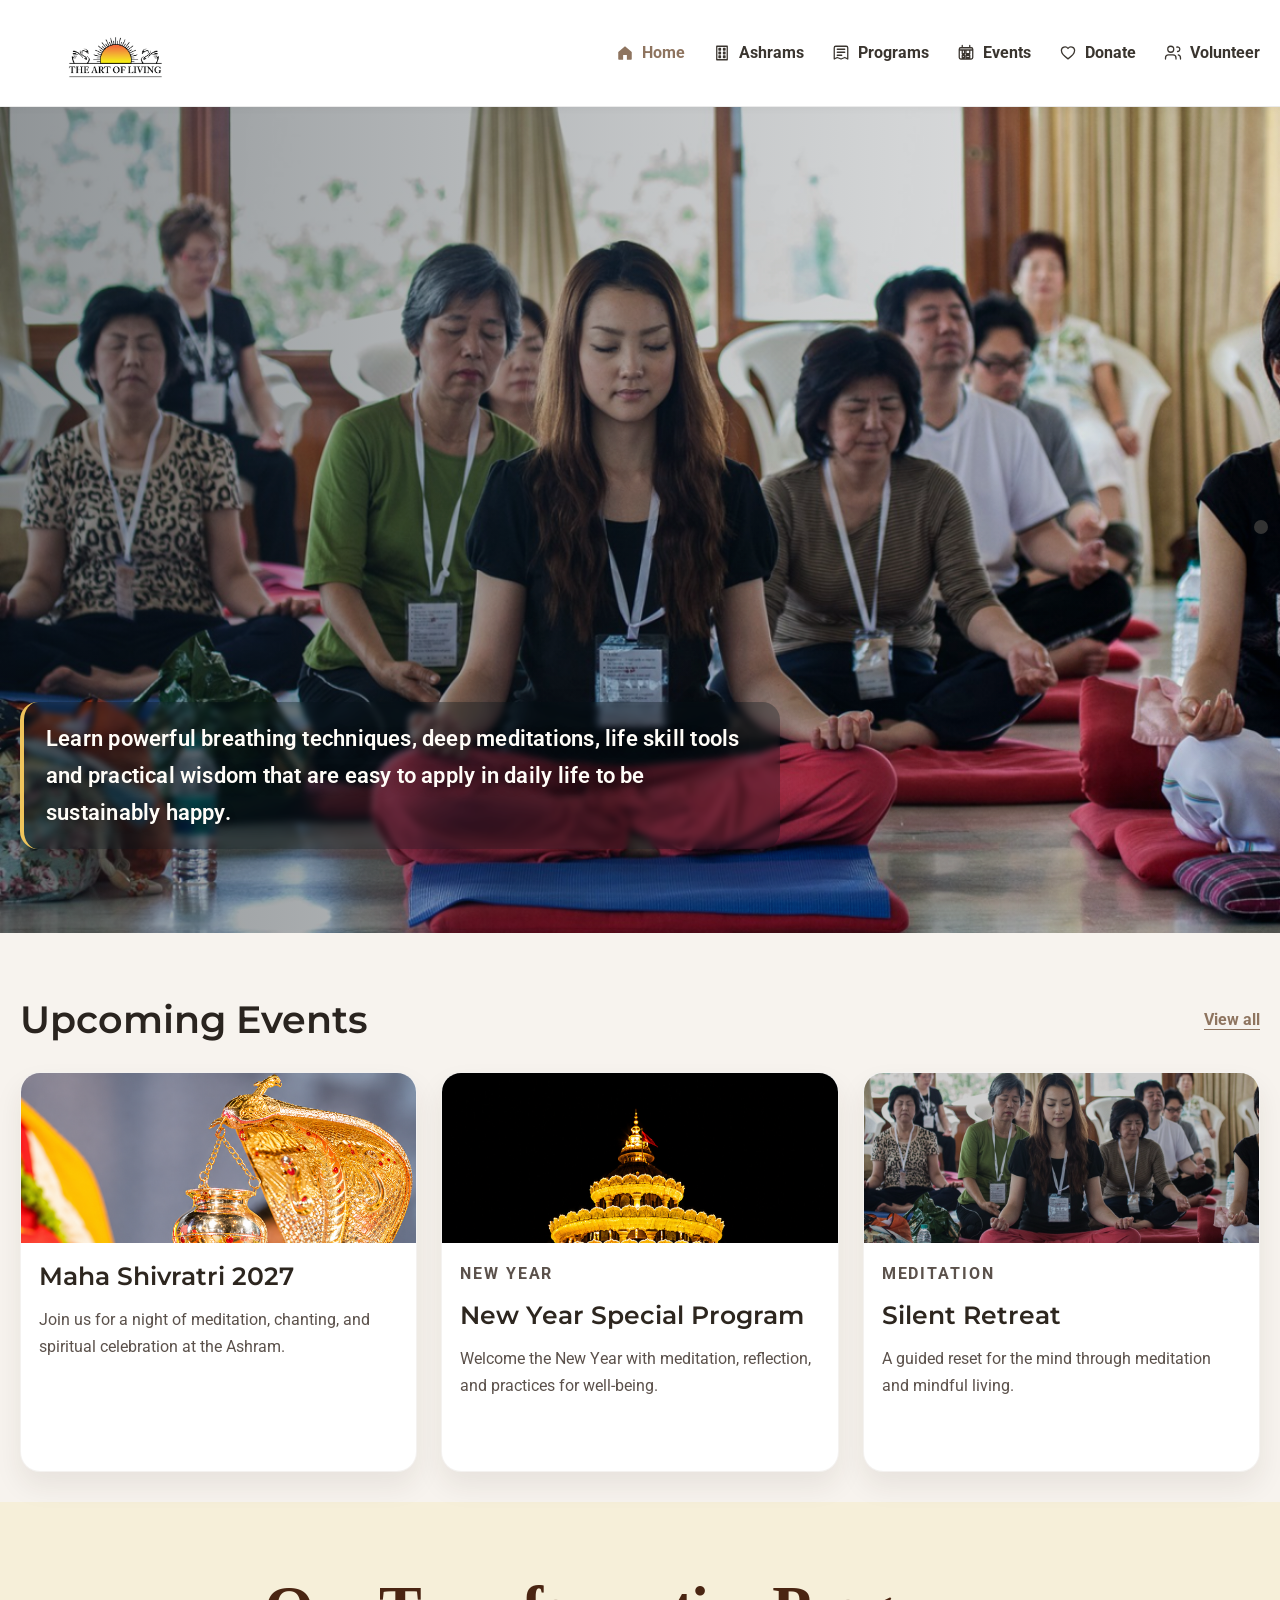
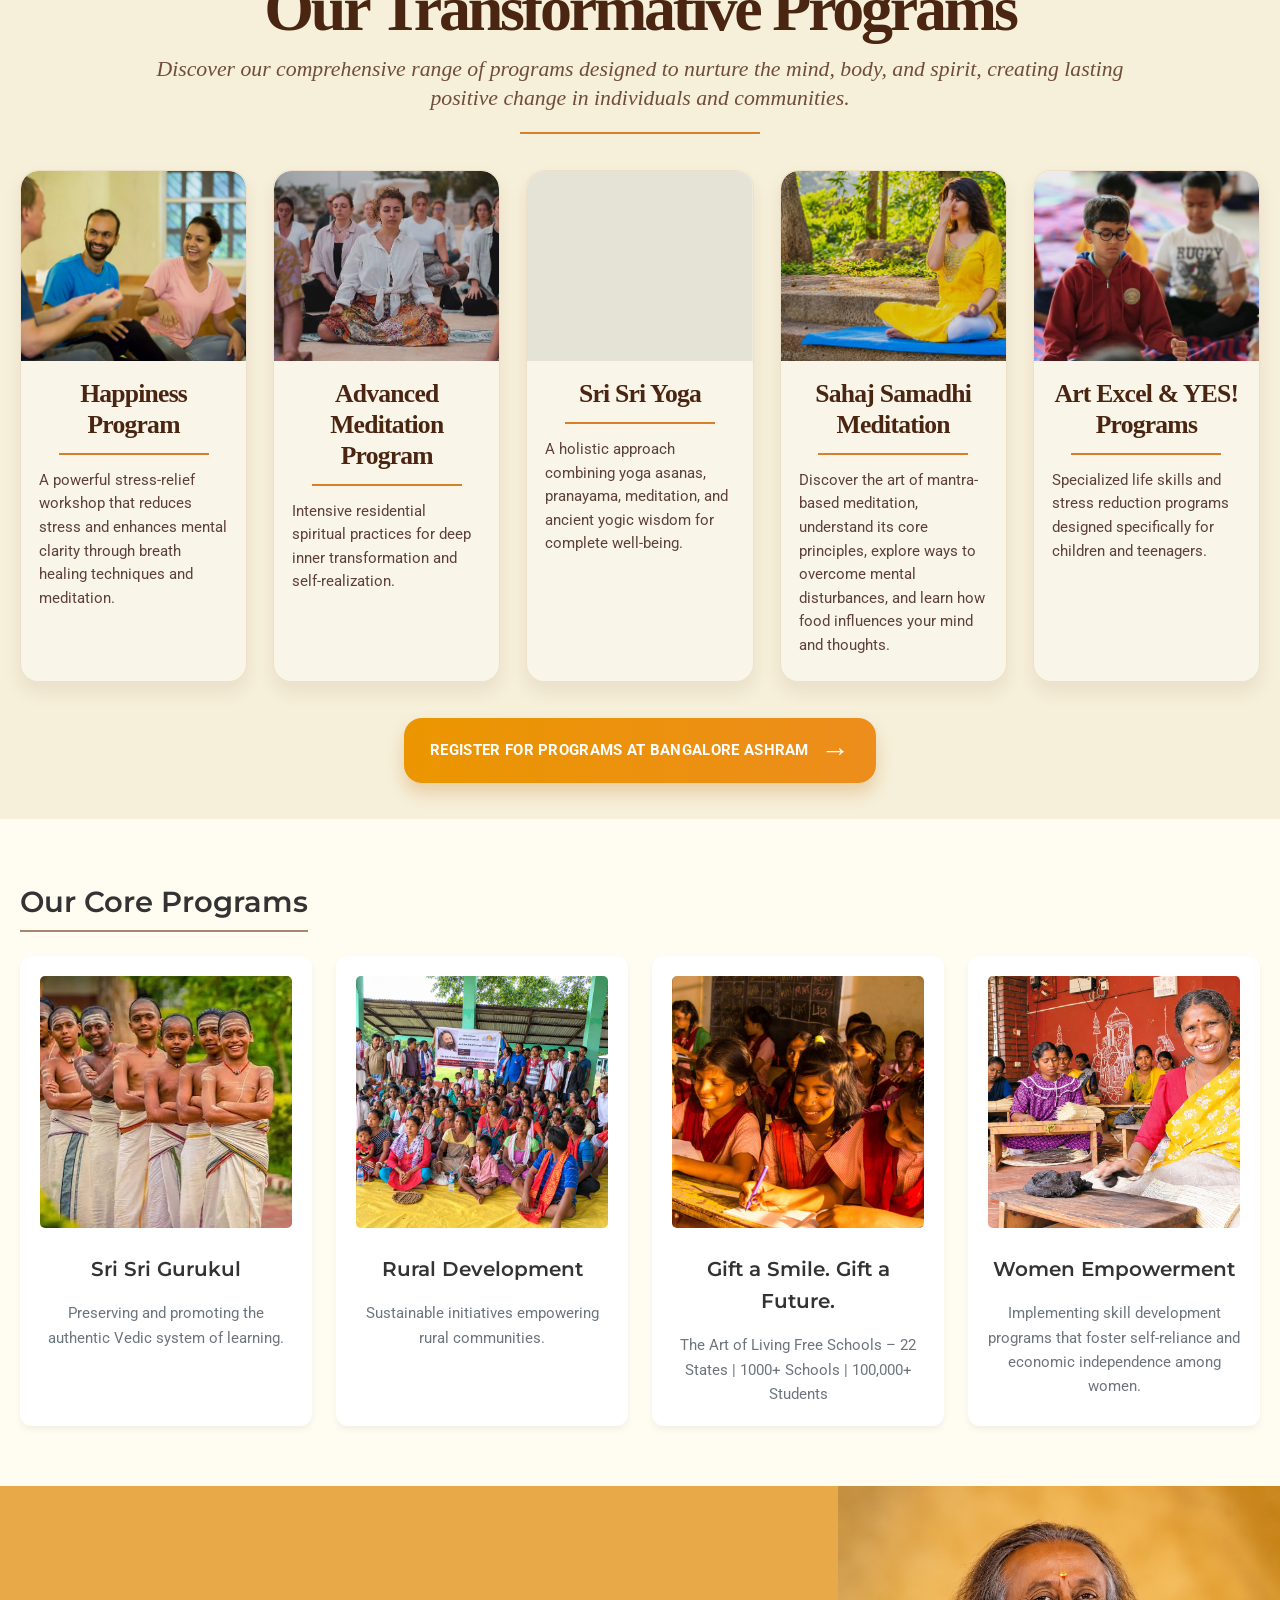
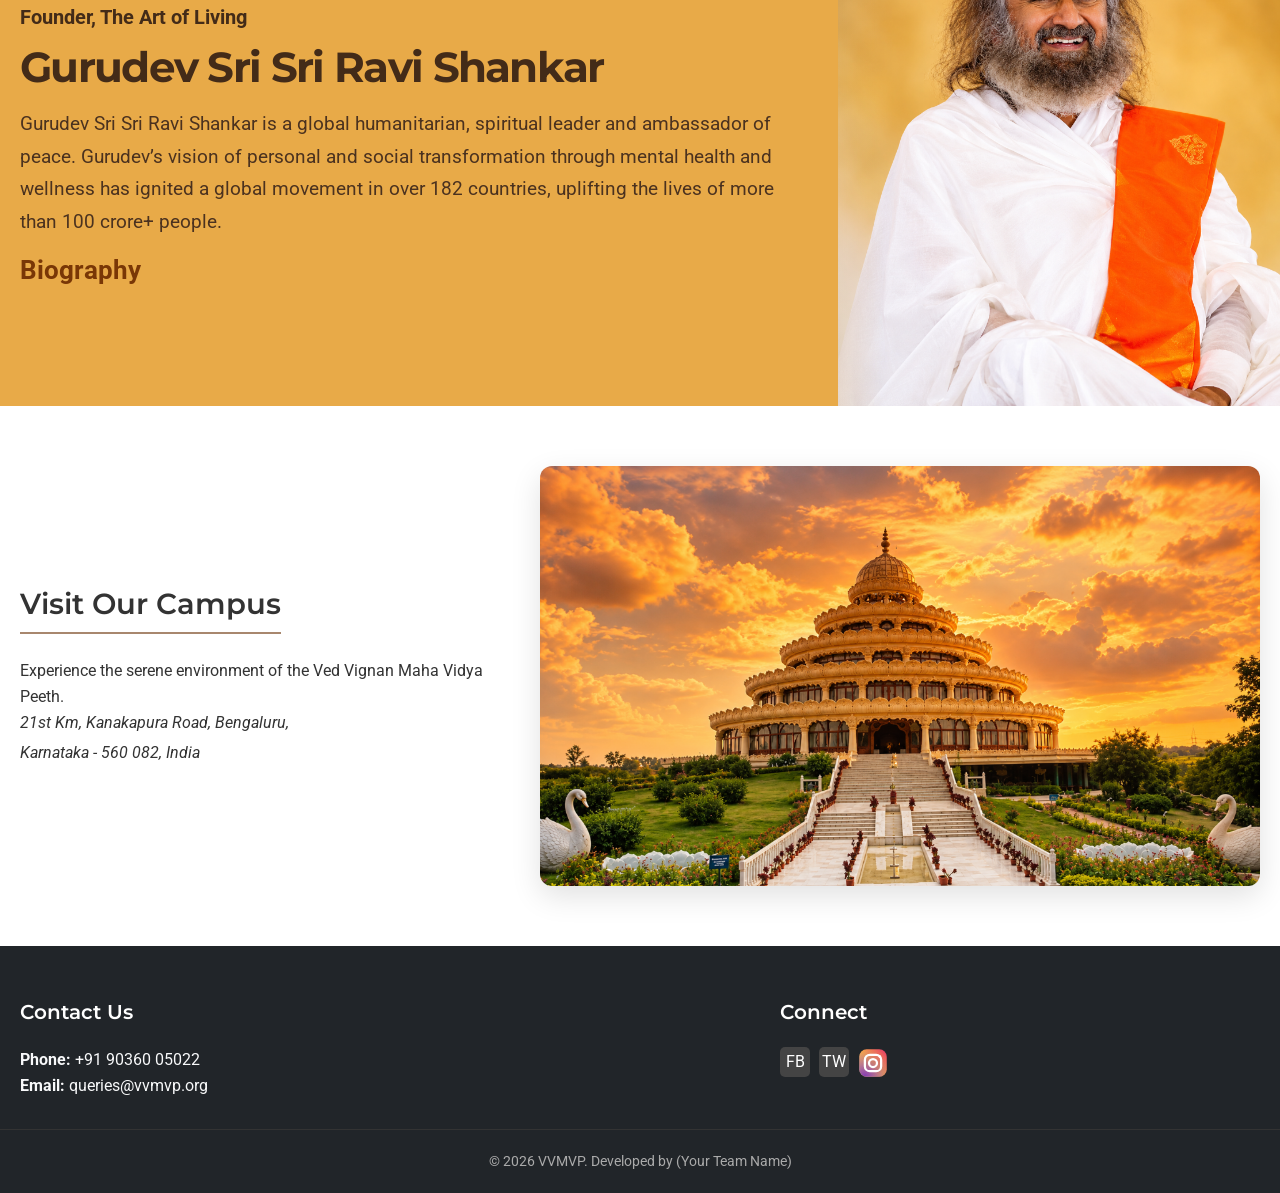
==== commit 535c1a70: "Update website" ====
--- a/index.html
+++ b/index.html
@@ -20,6 +20,7 @@
                     <li><a href="index.html" class="active"><svg viewBox="0 0 24 24" aria-hidden="true"><path d="M3 10.8 12 3l9 7.8v9.1a1 1 0 0 1-1 1h-5.5v-6.2h-5V21H4a1 1 0 0 1-1-1z"/></svg>Home</a></li>
                     <li><a href="https://programs.vvmvp.org/ashrams/"><svg viewBox="0 0 24 24" aria-hidden="true"><path d="M5 3h14v18H5zM8 6h2v2H8zm6 0h2v2h-2zM8 11h2v2H8zm6 0h2v2h-2zM8 16h2v2H8zm6 0h2v2h-2z"/></svg>Ashrams</a></li>
                     <li><a href="https://programs.vvmvp.org/programs/"><svg viewBox="0 0 24 24" aria-hidden="true"><path d="M5 3h14a2 2 0 0 1 2 2v15l-4-2-5 2-5-2-4 2V5a2 2 0 0 1 2-2zm2 4h10M7 11h10M7 15h6"/></svg>Programs</a></li>
+                    <li><a href="#upcoming-events"><svg viewBox="0 0 24 24" aria-hidden="true"><path d="M7 2v3M17 2v3M4 8h16M5 5h14a2 2 0 0 1 2 2v11a2 2 0 0 1-2 2H5a2 2 0 0 1-2-2V7a2 2 0 0 1 2-2zm2 13h3v-3H7zm5 0h5v-3h-5zm0-5h5V8h-5zm-5 0h3V8H7z"/></svg>Events</a></li>
                     <li><a href="https://programs.vvmvp.org/donate/"><svg viewBox="0 0 24 24" aria-hidden="true"><path d="M20.8 8.8c0 5-8.8 11-8.8 11s-8.8-6-8.8-11A4.8 4.8 0 0 1 12 6a4.8 4.8 0 0 1 8.8 2.8z"/></svg>Donate</a></li>
                     <li><a href="https://bangaloreashram.org/volunteer"><svg viewBox="0 0 24 24" aria-hidden="true"><path d="M16 20v-1.5a4 4 0 0 0-4-4H6a4 4 0 0 0-4 4V20m7-9a4 4 0 1 0 0-8 4 4 0 0 0 0 8zm9-1a3 3 0 1 0-1-5.8M22 20v-1.5a4 4 0 0 0-3-3.9"/></svg>Volunteer</a></li>
                 </ul>
@@ -39,39 +40,47 @@
                 <div class="hero-slide" style="background-image: url('assets/hero-campus.jpg');"></div>
             </div>
             <div class="container hero-content">
-                <h2>Let’s Get<br>Started</h2>
                 <p class="hero-description">Learn powerful breathing techniques, deep meditations, life skill tools and practical wisdom that are easy to apply in daily life to be sustainably happy.</p>
             </div>
             <span class="hero-pagination" aria-hidden="true"><span></span></span>
         </section>
 
-        <!-- B. About Us -->
-        <section id="about" class="about-section">
+        <section id="upcoming-events" class="upcoming-events-section" aria-labelledby="upcoming-events-heading">
             <div class="container">
-                <div class="about-intro">
-                    <h3>About Ved Vignan Maha Vidya Peeth</h3>
-                    <p>Ved Vignan Maha Vidya Peeth (VVMVP) is a distinguished public charitable trust established in 1981 under the aegis of The Art of Living, dedicated to transforming lives through education, empowerment, and enlightenment.</p>
-                </div>
-                <div class="about-pillars">
-                    <article class="about-card">
-                        <h4>Education Excellence</h4>
-                        <p>Providing comprehensive free education, transportation, uniforms, books, and nutritious mid-day meals to underprivileged children.</p>
+                <div class="section-heading-row">
+                    <h2 id="upcoming-events-heading">Upcoming Events</h2>
+                    <a href="https://programs.vvmvp.org/events/" class="view-all-link">View all</a>
+                </div>
+
+                <div class="event-grid">
+                    <article id="mahashivratri-2027" class="event-card event-card-featured">
+                        <div class="event-thumb">
+                            <img class="event-featured-image" src="assets/mahashivratri-2027-card.png" alt="Golden Shiva-themed ceremonial decoration">
+                        </div>
+                        <div class="event-content-small">
+                            <h3>Maha Shivratri 2027</h3>
+                            <p>Join us for a night of meditation, chanting, and spiritual celebration at the Ashram.</p>
+                        </div>
                     </article>
-                    <article class="about-card">
-                        <h4>Women Empowerment</h4>
-                        <p>Implementing skill development programs that foster self-reliance and economic independence among women.</p>
+
+                    <article class="event-card">
+                        <div class="event-thumb">
+                            <img src="assets/new-year-special.png" alt="The ashram glowing at night reflected in the water">
+                        </div>
+                        <div class="event-content-small">
+                            <p class="event-tag">New Year</p>
+                            <h3>New Year Special Program</h3>
+                            <p>Welcome the New Year with meditation, reflection, and practices for well-being.</p>
+                        </div>
                     </article>
-                    <article class="about-card">
-                        <h4>Rural Development</h4>
-                        <p>Promoting sustainable practices and building essential infrastructure in rural communities.</p>
-                    </article>
-                    <article class="about-card">
-                        <h4>Vedic Research</h4>
-                        <p>Committed to the study, preservation, and propagation of ancient Vedic knowledge and wisdom.</p>
-                    </article>
-                    <article class="about-card">
-                        <h4>Medical &amp; Social Research</h4>
-                        <p>Advancing healthcare initiatives and social welfare programs for community betterment.</p>
+
+                    <article class="event-card">
+                        <div class="event-thumb thumb-two" aria-hidden="true"></div>
+                        <div class="event-content-small">
+                            <p class="event-tag">Meditation</p>
+                            <h3>Silent Retreat</h3>
+                            <p>A guided reset for the mind through meditation and mindful living.</p>
+                        </div>
                     </article>
                 </div>
             </div>
@@ -90,28 +99,28 @@
                         <p>A powerful stress-relief workshop that reduces stress and enhances mental clarity through breath healing techniques and meditation.</p>
                     </a>
 
-                    <a class="program-card" href="https://www.artofliving.org/in-en/advanced-meditation-program">
+                    <a class="program-card" href="https://bangaloreashram.org/advanced-meditation-program/">
                         <div class="program-image meditation-image" aria-label="Advanced Meditation Program"></div>
                         <h3>Advanced Meditation<br>Program</h3>
                         <div class="program-divider" aria-hidden="true"></div>
                         <p>Intensive residential spiritual practices for deep inner transformation and self-realization.</p>
                     </a>
 
-                    <article class="program-card">
+                    <a class="program-card" href="https://bangaloreashram.org/sri-sri-yoga-deep-dive/">
                         <div class="program-image yoga-image" aria-label="Sri Sri Yoga"></div>
                         <h3>Sri Sri Yoga</h3>
                         <div class="program-divider" aria-hidden="true"></div>
                         <p>A holistic approach combining yoga asanas, pranayama, meditation, and ancient yogic wisdom for complete well-being.</p>
-                    </article>
-
-                    <a class="program-card" href="https://www.artofliving.org/in-en/sahaj-samadhi-dhyana-yoga">
+                    </a>
+
+                    <a class="program-card" href="https://bangaloreashram.org/sahaj-samadhi-dhyan-yoga/">
                         <div class="program-image sahaj-image" aria-label="Sahaj Samadhi Meditation"></div>
                         <h3>Sahaj Samadhi Meditation</h3>
                         <div class="program-divider" aria-hidden="true"></div>
                         <p>Discover the art of mantra-based meditation, understand its core principles, explore ways to overcome mental disturbances, and learn how food influences your mind and thoughts.</p>
                     </a>
 
-                    <a class="program-card" href="https://www.artofliving.org/in-en/children-teens">
+                    <a class="program-card" href="https://bangaloreashram.org/utkarsha-yoga/">
                         <div class="program-image arts-image" aria-label="Art Excel and YES Programs"></div>
                         <h3>Art Excel &amp; YES! Programs</h3>
                         <div class="program-divider" aria-hidden="true"></div>
@@ -146,6 +155,13 @@
                         <img src="assets/free-schools-classroom.png" alt="Students learning in a classroom">
                         <h4>Gift a Smile. Gift a Future.</h4>
                         <p>The Art of Living Free Schools – 22 States | 1000+ Schools | 100,000+ Students</p>
+                    </a>
+                    <a class="program-card-link" href="https://www.artofliving.org/in-en/women-empowerment">
+                        <div class="card">
+                            <img src="assets/women-empowerment.jpg" alt="Women empowerment group">
+                            <h4>Women Empowerment</h4>
+                            <p>Implementing skill development programs that foster self-reliance and economic independence among women.</p>
+                        </div>
                     </a>
                 </div>
             </div>
--- a/style.css
+++ b/style.css
@@ -18,6 +18,16 @@
     box-sizing: border-box;
 }
 
+html {
+    scroll-behavior: smooth;
+}
+
+@media (prefers-reduced-motion: reduce) {
+    html {
+        scroll-behavior: auto;
+    }
+}
+
 body {
     font-family: var(--font-body);
     font-size: 16px;
@@ -58,8 +68,8 @@
 
 .grid-3 {
     display: grid;
-    grid-template-columns: repeat(3, 1fr);
-    gap: 30px;
+    grid-template-columns: repeat(6, minmax(0, 1fr));
+    gap: 20px;
 }
 
 .btn {
@@ -81,12 +91,12 @@
 
 /* --- 3. Header & Navigation --- */
 header {
-    background-color: var(--background-white);
-    padding: 10px 0;
+    background-color: #fff;
+    padding: 14px 0 10px;
     position: sticky;
     top: 0;
     z-index: 1000;
-    border-bottom: 1px solid rgba(0, 0, 0, 0.06);
+    border-bottom: 1px solid rgba(0, 0, 0, 0.08);
     box-shadow: 0 2px 8px rgba(0, 0, 0, 0.04);
 }
 
@@ -94,42 +104,46 @@
     display: flex;
     justify-content: space-between;
     align-items: center;
-    min-height: 54px;
+    min-height: 76px;
+    gap: 24px;
 }
 
 .logo {
-    width: 110px;
-    min-width: 110px;
-    height: 52px;
+    width: 190px;
+    min-width: 190px;
+    height: 82px;
     display: flex;
     position: relative;
     align-items: center;
+    justify-content: center;
     overflow: hidden;
 }
 
 .logo img {
     position: absolute;
-    top: -69%;
-    left: -53%;
-    width: 205%;
+    left: 0;
+    top: -8%;
+    width: 100%;
     max-width: none;
     height: auto;
+    filter: drop-shadow(0 3px 6px rgba(0, 0, 0, 0.06));
 }
 
 #main-nav ul {
     list-style: none;
     display: flex;
     align-items: center;
-    gap: 23px;
+    justify-content: center;
+    gap: 28px;
 }
 
 #main-nav a {
     display: inline-flex;
     align-items: center;
     gap: 8px;
-    color: #423c38;
-    font-weight: 600;
-    font-size: 0.94rem;
+    color: #3a352f;
+    font-weight: 700;
+    font-size: 1.02rem;
 }
 
 #main-nav a:hover, #main-nav a.active {
@@ -137,8 +151,8 @@
 }
 
 #main-nav svg {
-    width: 17px;
-    height: 17px;
+    width: 18px;
+    height: 18px;
     fill: none;
     stroke: currentColor;
     stroke-width: 1.7;
@@ -168,6 +182,111 @@
 
 .menu-toggle {
     display: none;
+}
+
+.upcoming-events-section {
+    padding: 56px 0 30px;
+    background: #f7f3ee;
+    scroll-margin-top: 100px;
+}
+
+.section-heading-row {
+    display: flex;
+    justify-content: space-between;
+    align-items: center;
+    gap: 16px;
+    margin-bottom: 22px;
+}
+
+.section-heading-row h2 {
+    margin: 0;
+    border: 0;
+    font-size: clamp(2rem, 3vw, 3rem);
+    color: #2a241f;
+}
+
+.view-all-link {
+    color: #8e745f;
+    font-weight: 700;
+    text-decoration: underline;
+    text-underline-offset: 4px;
+}
+
+.event-grid {
+    display: grid;
+    grid-template-columns: repeat(3, minmax(0, 1fr));
+    gap: 24px;
+    align-items: stretch;
+}
+
+.event-card {
+    height: 400px;
+    background: #fff;
+    border-radius: 20px;
+    overflow: hidden;
+    box-shadow: 0 14px 28px rgba(53, 37, 24, 0.08);
+    border: 1px solid rgba(116, 87, 62, 0.08);
+}
+
+.event-featured-image {
+    width: 100%;
+    height: 100%;
+    object-fit: cover;
+    object-position: center 42%;
+}
+
+.event-content-small h3 {
+    margin: 0 0 10px;
+    border: 0;
+    font-size: 1.55rem;
+    line-height: 1.25;
+    color: #2d261f;
+}
+
+.event-content-small p {
+    color: #5b514b;
+    font-size: 0.98rem;
+    line-height: 1.7;
+}
+
+.event-tag {
+    margin: 0 0 12px;
+    color: #8e745f;
+    font-size: 0.75rem;
+    letter-spacing: 0.12em;
+    text-transform: uppercase;
+    font-weight: 700;
+}
+
+.event-thumb {
+    height: 170px;
+    background-size: cover;
+    background-position: center;
+}
+
+.event-thumb > img {
+    width: 100%;
+    height: 100%;
+    object-fit: cover;
+    object-position: center top;
+}
+
+.thumb-two {
+    background-image: linear-gradient(rgba(0,0,0,0.16), rgba(0,0,0,0.16)), url('assets/slide-3.jpg');
+}
+
+.event-content-small {
+    padding: 18px 18px 22px;
+}
+
+@media (max-width: 900px) {
+    .event-grid {
+        grid-template-columns: 1fr;
+    }
+
+    .event-card-featured {
+        width: 100%;
+    }
 }
 
 /* --- 4. Main Content Sections --- */
@@ -218,7 +337,10 @@
 .hero-content {
     position: relative;
     z-index: 2;
+    display: flex;
+    align-items: flex-end;
     width: 100%;
+    min-height: 100%;
     margin: 0 auto;
     padding: 42px 20px;
     text-shadow: 0 3px 12px rgba(0, 0, 0, 0.28);
@@ -243,11 +365,19 @@
 }
 
 .hero-content .hero-description {
-    max-width: 710px;
+    max-width: 760px;
     margin: 0 0 42px;
-    font-size: 1.25rem;
-    font-weight: 700;
-    line-height: 1.8;
+    padding: 18px 22px;
+    border-left: 4px solid rgba(250, 205, 95, 0.95);
+    border-radius: 18px;
+    background: rgba(5, 18, 24, 0.32);
+    backdrop-filter: blur(3px);
+    box-shadow: 0 18px 35px rgba(0, 0, 0, 0.12);
+    font-size: clamp(1.15rem, 1.7vw, 1.7rem);
+    font-weight: 600;
+    line-height: 1.7;
+    letter-spacing: 0.01em;
+    color: #fffdf8;
 }
 
 .hero-actions {
@@ -512,6 +642,18 @@
     background-color: var(--background-light);
 }
 
+.initiatives-section .grid-3 {
+    grid-template-columns: repeat(4, minmax(0, 1fr));
+    gap: 24px;
+    align-items: stretch;
+}
+
+.initiatives-section .program-card-link,
+.initiatives-section .school-card-link {
+    display: flex;
+    min-width: 0;
+}
+
 .card {
     background-color: white;
     padding: 20px;
@@ -520,6 +662,16 @@
     text-align: center;
 }
 
+.initiatives-section .card {
+    display: flex;
+    flex: 1;
+    flex-direction: column;
+    align-items: stretch;
+    height: 100%;
+    padding: 20px;
+    border-radius: 12px;
+}
+
 .program-card-link {
     display: flex;
     color: inherit;
@@ -551,6 +703,10 @@
     object-fit: cover;
     border-radius: 5px;
     margin-bottom: 15px;
+}
+
+.initiatives-section .card img {
+    aspect-ratio: 1 / 1;
 }
 
 .card h4 { margin-top: 10px; color: var(--text-dark); }
@@ -708,6 +864,7 @@
 /* For Tablets and small desktops */
 @media (max-width: 1024px) {
     .grid-3 { grid-template-columns: 1fr 1fr; }
+    .initiatives-section .grid-3 { grid-template-columns: repeat(2, minmax(0, 1fr)); }
     #main-nav ul { gap: 14px; }
     #main-nav a { gap: 5px; font-size: 0.86rem; }
     #main-nav .login-link { min-width: 82px; }
@@ -741,7 +898,8 @@
     }
 
     /* General Layout */
-    .grid-3 { grid-template-columns: 1fr; }
+    .grid-3,
+    .initiatives-section .grid-3 { grid-template-columns: 1fr; }
     .campus-grid { grid-template-columns: 1fr; }
     .footer-grid { grid-template-columns: 1fr; text-align: center;}
     .founder-section {
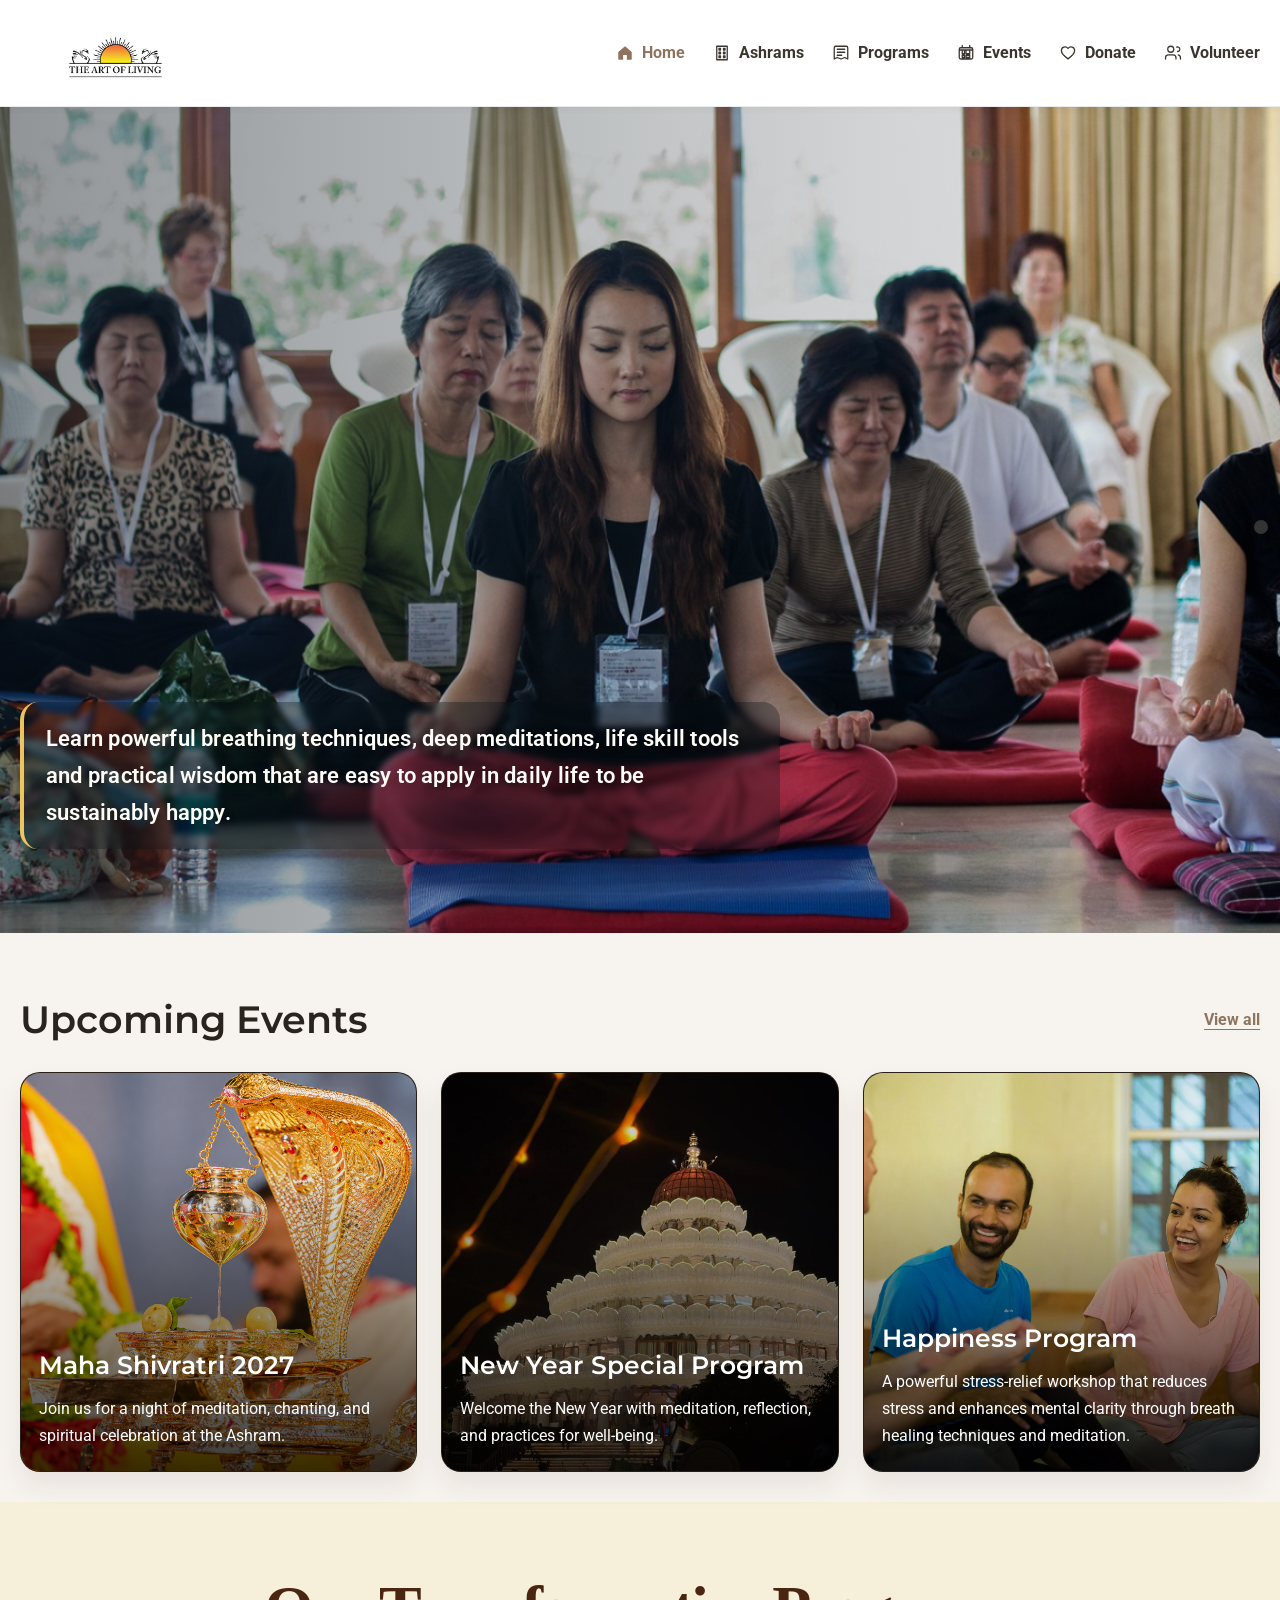
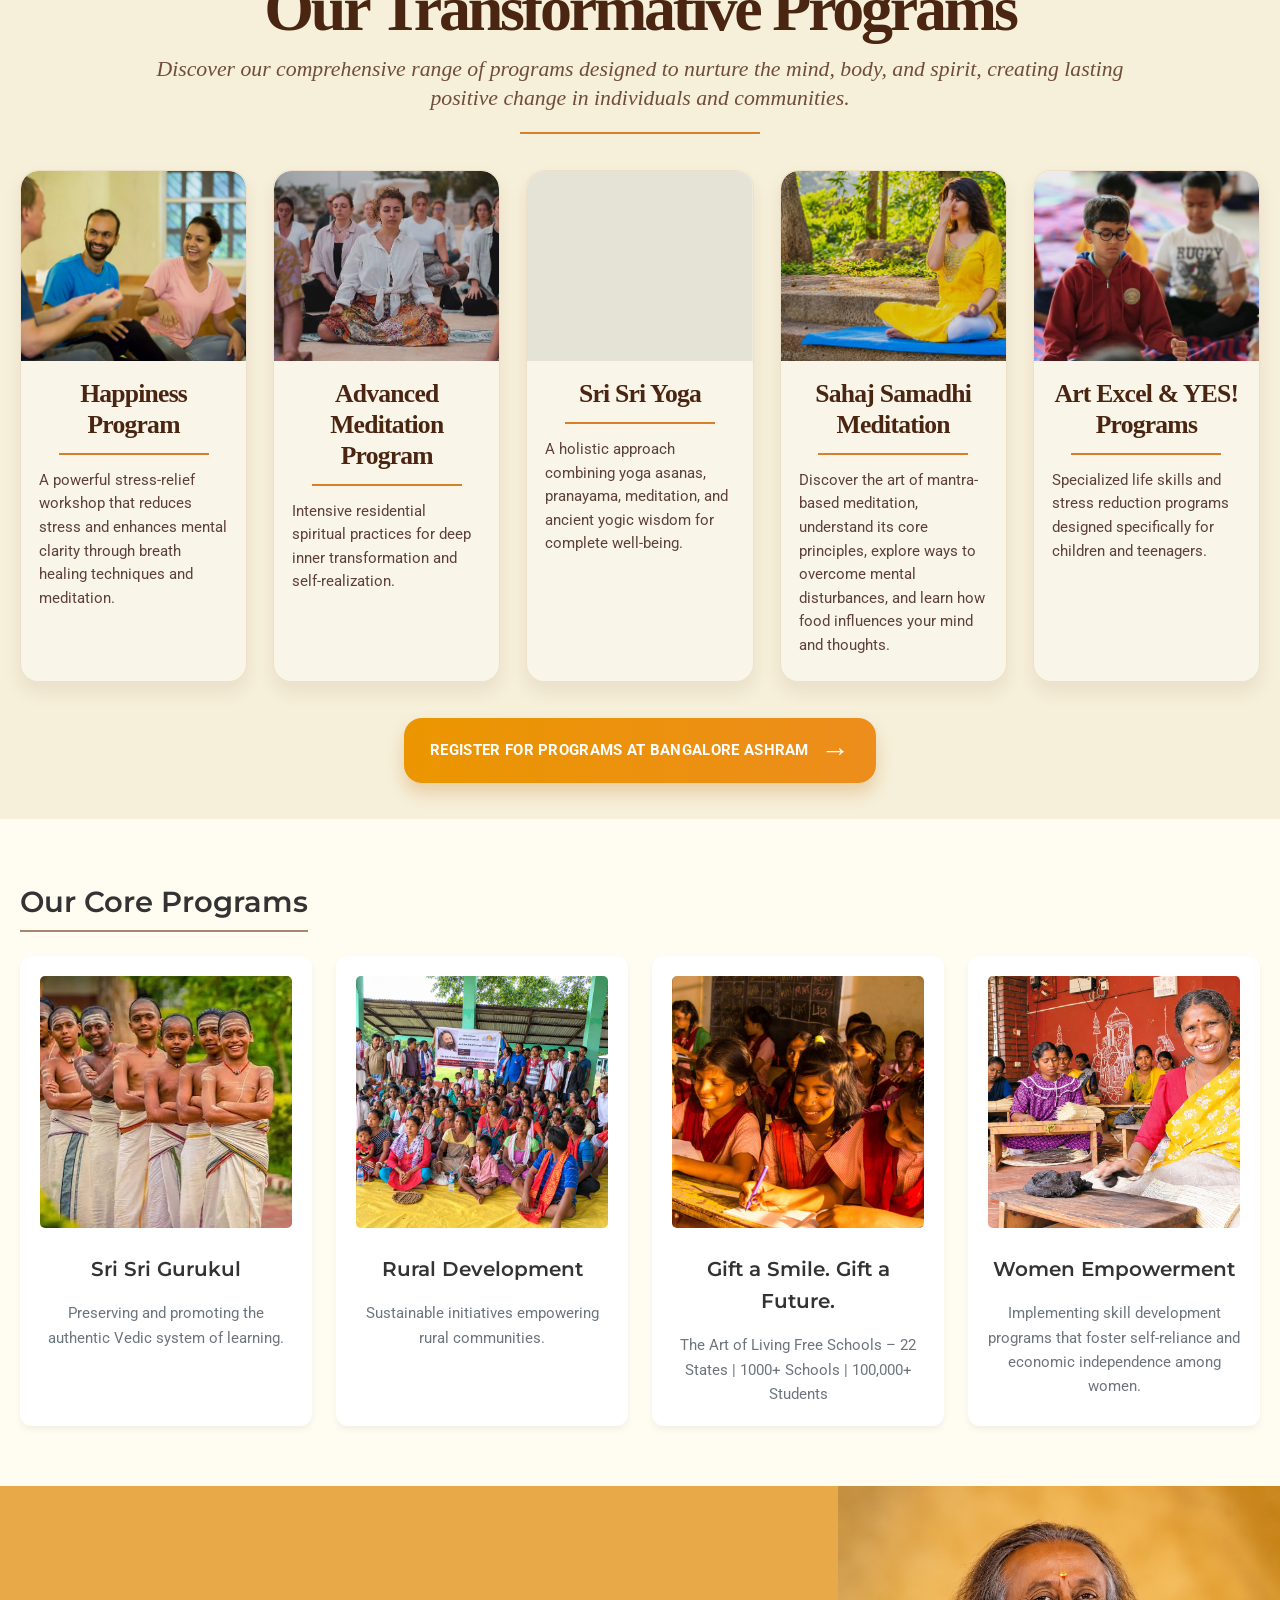
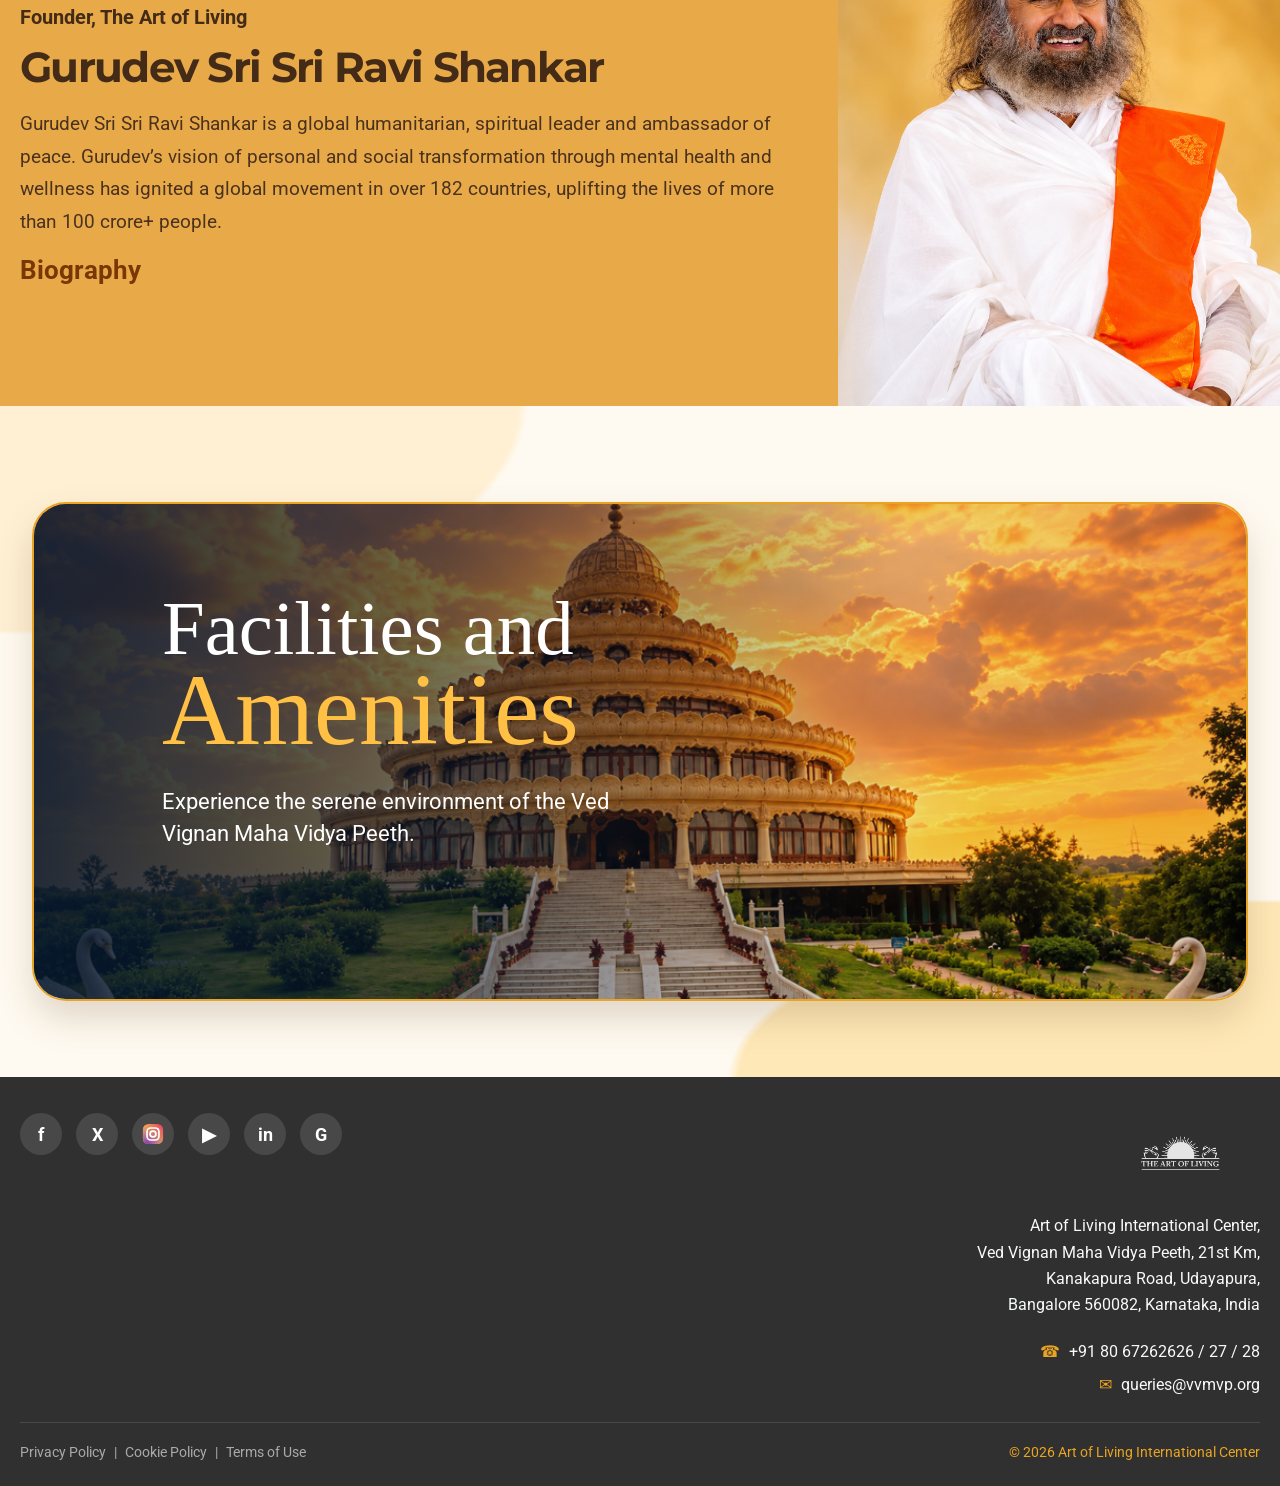
==== commit a1bc10ca: "Update website design" ====
--- a/index.html
+++ b/index.html
@@ -53,7 +53,7 @@
                 </div>
 
                 <div class="event-grid">
-                    <article id="mahashivratri-2027" class="event-card event-card-featured">
+                    <a id="mahashivratri-2027" class="event-card event-card-featured event-card-photo" href="https://bangaloreashram.org/mahashivratri">
                         <div class="event-thumb">
                             <img class="event-featured-image" src="assets/mahashivratri-2027-card.png" alt="Golden Shiva-themed ceremonial decoration">
                         </div>
@@ -61,27 +61,27 @@
                             <h3>Maha Shivratri 2027</h3>
                             <p>Join us for a night of meditation, chanting, and spiritual celebration at the Ashram.</p>
                         </div>
-                    </article>
-
-                    <article class="event-card">
+                    </a>
+
+                    <a class="event-card event-card-photo" href="https://bangaloreashram.org/newyear">
                         <div class="event-thumb">
-                            <img src="assets/new-year-special.png" alt="The ashram glowing at night reflected in the water">
+                            <img src="assets/new-year-special.png" alt="Illuminated temple at night">
                         </div>
                         <div class="event-content-small">
-                            <p class="event-tag">New Year</p>
                             <h3>New Year Special Program</h3>
                             <p>Welcome the New Year with meditation, reflection, and practices for well-being.</p>
                         </div>
-                    </article>
-
-                    <article class="event-card">
-                        <div class="event-thumb thumb-two" aria-hidden="true"></div>
+                    </a>
+
+                    <a class="event-card event-card-photo" href="https://bangaloreashram.org/happiness-program">
+                        <div class="event-thumb">
+                            <img src="assets/happiness-program.png" alt="Participants enjoying a Happiness Program session">
+                        </div>
                         <div class="event-content-small">
-                            <p class="event-tag">Meditation</p>
-                            <h3>Silent Retreat</h3>
-                            <p>A guided reset for the mind through meditation and mindful living.</p>
-                        </div>
-                    </article>
+                            <h3>Happiness Program</h3>
+                            <p>A powerful stress-relief workshop that reduces stress and enhances mental clarity through breath healing techniques and meditation.</p>
+                        </div>
+                    </a>
                 </div>
             </div>
         </section>
@@ -144,7 +144,7 @@
                             <p>Preserving and promoting the authentic Vedic system of learning.</p>
                         </div>
                     </a>
-                    <a class="program-card-link" href="https://www.artofliving.org/in-en/rural-development">
+                    <a class="program-card-link" href="https://ssrdp.artofliving.org/">
                         <div class="card">
                             <img src="assets/rural-development.png" alt="Rural development community">
                             <h4>Rural Development</h4>
@@ -156,7 +156,7 @@
                         <h4>Gift a Smile. Gift a Future.</h4>
                         <p>The Art of Living Free Schools – 22 States | 1000+ Schools | 100,000+ Students</p>
                     </a>
-                    <a class="program-card-link" href="https://www.artofliving.org/in-en/women-empowerment">
+                    <a class="program-card-link" href="https://ssrdp.artofliving.org/">
                         <div class="card">
                             <img src="assets/women-empowerment.jpg" alt="Women empowerment group">
                             <h4>Women Empowerment</h4>
@@ -177,62 +177,78 @@
             </div>
         </section>
 
-        <!-- D. Campus Highlight Section (Inspired by the Reference Image Panel) -->
+        <!-- D. Campus Highlight Section -->
         <section id="campus-overview" class="campus-section">
-            <div class="container campus-grid">
-                <div class="campus-text">
-                    <h3>Visit Our Campus</h3>
+            <a class="campus-banner" href="https://bangaloreashram.org/" aria-label="Visit Bangalore Ashram">
+                <div class="campus-banner-slideshow" aria-hidden="true">
+                    <div class="campus-banner-slide active" style="background-image: url('assets/hero-campus.jpg');"></div>
+                    <div class="campus-banner-slide" style="background-image: url('assets/pooja.png');"></div>
+                </div>
+                <div class="campus-banner-content">
+                    <h2><span>Facilities and</span><span>Amenities</span></h2>
                     <p>Experience the serene environment of the Ved Vignan Maha Vidya Peeth.</p>
-                    <address>
-                        <p>21st Km, Kanakapura Road, Bengaluru,</p>
-                        <p>Karnataka - 560 082, India</p>
-                    </address>
-                </div>
-                <div class="campus-image">
-                    <img src="assets/hero-campus.jpg" alt="Campus View">
-                </div>
-            </div>
+                </div>
+            </a>
         </section>
     </main>
 
     <!-- 3. Footer -->
     <footer id="contact">
-        <div class="container footer-grid">
-            <div class="footer-contact">
-                <h4>Contact Us</h4>
-                <p><strong>Phone:</strong> +91 90360 05022</p>
-                <p><strong>Email:</strong> queries@vvmvp.org</p>
-            </div>
-            <div class="footer-social">
-                <h4>Connect</h4>
-                <div class="social-icons">
-                    <!-- Basic icons -->
-                    <span>FB</span> <span>TW</span>
-                    <a href="https://www.instagram.com/artofliving?dlrf=MWc2Y2tubmJmd2U2Zg==" aria-label="Follow The Art of Living on Instagram">
-                        <svg viewBox="0 0 24 24" aria-hidden="true">
-                            <defs>
-                                <linearGradient id="instagram-gradient" x1="0" y1="1" x2="1" y2="0">
-                                    <stop offset="0" stop-color="#ffdc80"></stop>
-                                    <stop offset="0.5" stop-color="#fcaf45"></stop>
-                                    <stop offset="1" stop-color="#e1306c"></stop>
-                                </linearGradient>
-                                <radialGradient id="instagram-purple" cx="0.2" cy="1" r="1">
-                                    <stop offset="0" stop-color="#833ab4"></stop>
-                                    <stop offset="1" stop-color="#833ab4" stop-opacity="0"></stop>
-                                </radialGradient>
-                            </defs>
-                            <rect x="1" y="1" width="22" height="22" rx="6" fill="url(#instagram-gradient)"></rect>
-                            <rect x="1" y="1" width="22" height="22" rx="6" fill="url(#instagram-purple)"></rect>
-                            <rect x="5.5" y="5.5" width="13" height="13" rx="4" fill="none" stroke="#fff" stroke-width="1.8"></rect>
-                            <circle cx="12" cy="12" r="3.2" fill="none" stroke="#fff" stroke-width="1.8"></circle>
-                            <circle cx="17.4" cy="6.8" r="1.1" fill="#fff"></circle>
-                        </svg>
-                    </a>
-                </div>
-            </div>
-        </div>
-        <div class="footer-bottom">
-            <p>&copy; 2026 VVMVP. Developed by (Your Team Name)</p>
+        <div class="footer-main">
+            <div class="container">
+                <div class="footer-main-grid">
+                    <div class="footer-social">
+                        <div class="social-icons" aria-label="Social media">
+                            <span aria-hidden="true">f</span>
+                            <span aria-hidden="true">X</span>
+                            <a href="https://www.instagram.com/artofliving?dlrf=MWc2Y2tubmJmd2U2Zg==" aria-label="Follow The Art of Living on Instagram">
+                                <svg viewBox="0 0 24 24" aria-hidden="true">
+                                    <defs>
+                                        <linearGradient id="instagram-gradient" x1="0" y1="1" x2="1" y2="0">
+                                            <stop offset="0" stop-color="#ffdc80"></stop>
+                                            <stop offset="0.5" stop-color="#fcaf45"></stop>
+                                            <stop offset="1" stop-color="#e1306c"></stop>
+                                        </linearGradient>
+                                        <radialGradient id="instagram-purple" cx="0.2" cy="1" r="1">
+                                            <stop offset="0" stop-color="#833ab4"></stop>
+                                            <stop offset="1" stop-color="#833ab4" stop-opacity="0"></stop>
+                                        </radialGradient>
+                                    </defs>
+                                    <rect x="1" y="1" width="22" height="22" rx="6" fill="url(#instagram-gradient)"></rect>
+                                    <rect x="1" y="1" width="22" height="22" rx="6" fill="url(#instagram-purple)"></rect>
+                                    <rect x="5.5" y="5.5" width="13" height="13" rx="4" fill="none" stroke="#fff" stroke-width="1.8"></rect>
+                                    <circle cx="12" cy="12" r="3.2" fill="none" stroke="#fff" stroke-width="1.8"></circle>
+                                    <circle cx="17.4" cy="6.8" r="1.1" fill="#fff"></circle>
+                                </svg>
+                            </a>
+                            <span aria-hidden="true">▶</span>
+                            <span aria-hidden="true">in</span>
+                            <span aria-hidden="true">G</span>
+                        </div>
+                    </div>
+                    <div class="footer-contact">
+                        <img class="footer-logo" src="assets/art-of-living-logo-transparent.png" alt="The Art of Living">
+                        <address>
+                            Art of Living International Center,<br>
+                            Ved Vignan Maha Vidya Peeth, 21st Km,<br>
+                            Kanakapura Road, Udayapura,<br>
+                            Bangalore 560082, Karnataka, India
+                        </address>
+                        <p class="footer-contact-detail"><span aria-hidden="true">☎</span> +91 80 67262626 / 27 / 28</p>
+                        <p class="footer-contact-detail"><span aria-hidden="true">✉</span> <a href="mailto:queries@vvmvp.org">queries@vvmvp.org</a></p>
+                    </div>
+                </div>
+                <div class="footer-bottom">
+                    <div class="footer-legal">
+                        <span>Privacy Policy</span>
+                        <span aria-hidden="true">|</span>
+                        <span>Cookie Policy</span>
+                        <span aria-hidden="true">|</span>
+                        <span>Terms of Use</span>
+                    </div>
+                    <p>&copy; 2026 Art of Living International Center</p>
+                </div>
+            </div>
         </div>
     </footer>
 
--- a/style.css
+++ b/style.css
@@ -277,6 +277,46 @@
 
 .event-content-small {
     padding: 18px 18px 22px;
+}
+
+.event-card-photo {
+    position: relative;
+    background: #211a15;
+}
+
+.event-card-photo .event-thumb {
+    position: absolute;
+    inset: 0;
+    height: auto;
+}
+
+.event-card-photo .event-thumb::after {
+    content: "";
+    position: absolute;
+    inset: 0;
+    background: linear-gradient(180deg, rgba(0, 0, 0, 0.06) 20%, rgba(0, 0, 0, 0.78) 100%);
+}
+
+.event-card-photo .event-thumb > img {
+    object-position: center 38%;
+}
+
+.event-card-photo .event-content-small {
+    position: absolute;
+    z-index: 1;
+    right: 0;
+    bottom: 0;
+    left: 0;
+    color: #fff;
+}
+
+.event-card-photo .event-content-small h3,
+.event-card-photo .event-content-small p {
+    color: #fff;
+}
+
+.event-card-photo .event-tag {
+    color: #ffe2aa;
 }
 
 @media (max-width: 900px) {
@@ -712,26 +752,92 @@
 .card h4 { margin-top: 10px; color: var(--text-dark); }
 .card p { color: var(--text-grey); font-size: 0.95rem; }
 
-/* D. Campus Overview (2-column layout) */
+/* D. Campus Overview */
 .campus-section {
-    padding: 60px 0;
-}
-
-.campus-grid {
-    display: grid;
-    grid-template-columns: 1fr 1.5fr;
-    gap: 40px;
-    align-items: center;
-}
-
-.campus-text address p { margin-bottom: 5px;}
-
-.campus-image img {
-    width: 100%;
-    height: 420px;
-    object-fit: cover;
-    border-radius: 12px;
-    box-shadow: 0 10px 30px rgba(0, 0, 0, 0.12);
+    position: relative;
+    overflow: hidden;
+    padding: 96px 0 76px;
+    background:
+        radial-gradient(ellipse 75% 62% at 0% 0%, #fff0d4 0%, #fff0d4 54%, transparent 55%),
+        radial-gradient(ellipse 88% 54% at 100% 100%, #ffe8b7 0%, #ffe8b7 48%, transparent 49%),
+        #fffaf1;
+}
+
+.campus-banner {
+    position: relative;
+    display: block;
+    width: calc(100% - 64px);
+    max-width: 1370px;
+    min-height: clamp(360px, 39vw, 530px);
+    margin: 0 auto;
+    overflow: hidden;
+    border: 2px solid #e8a422;
+    border-radius: 34px;
+    box-shadow: 0 18px 36px rgba(90, 58, 19, 0.18);
+}
+
+.campus-banner:focus-visible {
+    outline: 3px solid #163b68;
+    outline-offset: 5px;
+}
+
+.campus-banner-slideshow {
+    position: absolute;
+    inset: 0;
+}
+
+.campus-banner-slide {
+    position: absolute;
+    inset: 0;
+    background-position: center 54%;
+    background-repeat: no-repeat;
+    background-size: cover;
+    opacity: 0;
+    transform: scale(1.03);
+    transition: opacity 1.2s ease-in-out, transform 8s ease-in-out;
+}
+
+.campus-banner-slide.active {
+    opacity: 1;
+    transform: scale(1);
+}
+
+.campus-banner::after {
+    position: absolute;
+    inset: 0;
+    background: linear-gradient(90deg, rgba(6, 25, 48, 0.88) 0%, rgba(6, 25, 48, 0.56) 34%, rgba(6, 25, 48, 0.05) 72%);
+    content: "";
+}
+
+.campus-banner-content {
+    position: relative;
+    z-index: 1;
+    max-width: 610px;
+    padding: clamp(44px, 7vw, 100px) 0 clamp(44px, 7vw, 100px) clamp(36px, 10vw, 140px);
+    color: #fff;
+}
+
+.campus-banner-content h2 {
+    margin: 0 0 28px;
+    font-family: Georgia, "Times New Roman", serif;
+    font-size: clamp(3.2rem, 6vw, 5.3rem);
+    font-weight: 400;
+    line-height: 0.92;
+}
+
+.campus-banner-content h2 span {
+    display: block;
+}
+
+.campus-banner-content h2 span:last-child {
+    color: #ffc044;
+    font-size: 1.32em;
+}
+
+.campus-banner-content p {
+    max-width: 470px;
+    font-size: clamp(1.05rem, 1.7vw, 1.4rem);
+    line-height: 1.5;
 }
 
 .founder-section {
@@ -807,33 +913,46 @@
 /* --- 5. Footer --- */
 footer {
     background-color: var(--footer-bg);
+}
+
+.footer-main {
+    padding: 34px 0 22px;
+    background-color: #303030;
     color: var(--footer-text);
-    padding: 50px 0 20px 0;
-}
-
-.footer-grid {
+}
+
+.footer-main-grid {
+    display: flex;
+    justify-content: space-between;
+    gap: 40px;
+    min-height: 225px;
+}
+
+.footer-social {
+    padding-top: 2px;
+}
+
+.footer-social .social-icons {
+    display: flex;
+    align-items: center;
+    gap: 14px;
+}
+
+.footer-social .social-icons span,
+.footer-social .social-icons a {
     display: grid;
-    grid-template-columns: 1.5fr 1fr;
-    gap: 40px;
-    margin-bottom: 30px;
-}
-
-.footer-grid h4 { color: white; margin-bottom: 1.2rem;}
-
-.footer-social .social-icons span {
-    display: inline-block;
-    width: 30px; height: 30px;
-    background: #444; color: white;
-    text-align: center; line-height: 30px;
-    border-radius: 5px; margin-right: 5px;
+    width: 42px;
+    height: 42px;
+    place-items: center;
+    border-radius: 50%;
+    background: #484848;
+    color: #fff;
+    font-size: 1.15rem;
+    font-weight: 700;
 }
 
 .footer-social .social-icons a {
-    display: inline-block;
-    width: 30px;
-    height: 30px;
-    margin-right: 5px;
-    vertical-align: middle;
+    transition: filter 0.2s ease;
 }
 
 .footer-social .social-icons a:focus-visible {
@@ -843,20 +962,62 @@
 
 .footer-social .social-icons svg {
     display: block;
-    width: 30px;
-    height: 30px;
+    width: 22px;
+    height: 22px;
 }
 
 .footer-social .social-icons a:hover {
     filter: brightness(0.9);
 }
 
+.footer-contact {
+    max-width: 380px;
+    text-align: right;
+}
+
+.footer-logo {
+    width: 160px;
+    margin: 0 0 18px auto;
+    filter: brightness(0) invert(1);
+    opacity: 0.88;
+}
+
+.footer-contact address {
+    margin-bottom: 20px;
+    font-style: normal;
+    line-height: 1.65;
+}
+
+.footer-contact-detail {
+    margin: 8px 0 0;
+}
+
+.footer-contact-detail span {
+    color: var(--accent-color);
+    margin-right: 5px;
+}
+
 .footer-bottom {
-    text-align: center;
-    border-top: 1px solid #333;
-    padding-top: 20px;
+    display: flex;
+    justify-content: space-between;
+    align-items: center;
+    gap: 20px;
+    border-top: 1px solid rgba(255, 255, 255, 0.12);
+    margin-top: 24px;
+    padding-top: 18px;
     font-size: 0.9rem;
     color: #aaa;
+}
+
+.footer-legal {
+    display: flex;
+    flex-wrap: wrap;
+    gap: 8px;
+}
+
+.footer-bottom p {
+    margin: 0;
+    color: var(--accent-color);
 }
 
 /* --- 6. Media Queries (Responsiveness) --- */
@@ -900,8 +1061,24 @@
     /* General Layout */
     .grid-3,
     .initiatives-section .grid-3 { grid-template-columns: 1fr; }
-    .campus-grid { grid-template-columns: 1fr; }
-    .footer-grid { grid-template-columns: 1fr; text-align: center;}
+    .campus-section { padding: 48px 0; }
+    .campus-banner {
+        width: calc(100% - 32px);
+        min-height: 430px;
+        border-radius: 24px;
+    }
+    .campus-banner::after {
+        background: linear-gradient(0deg, rgba(6, 25, 48, 0.82) 0%, rgba(6, 25, 48, 0.34) 58%, rgba(6, 25, 48, 0.08) 100%);
+    }
+    .campus-banner-content {
+        padding: 48px 28px;
+    }
+    .campus-banner-content h2 { font-size: clamp(2.8rem, 12vw, 4rem); }
+    .campus-banner-content h2 span:last-child { font-size: 1.18em; }
+    .footer-main-grid { flex-direction: column; min-height: 0; }
+    .footer-contact { max-width: none; text-align: left; }
+    .footer-logo { margin-left: 0; }
+    .footer-bottom { align-items: flex-start; flex-direction: column; }
     .founder-section {
         min-height: 0;
         align-items: flex-end;
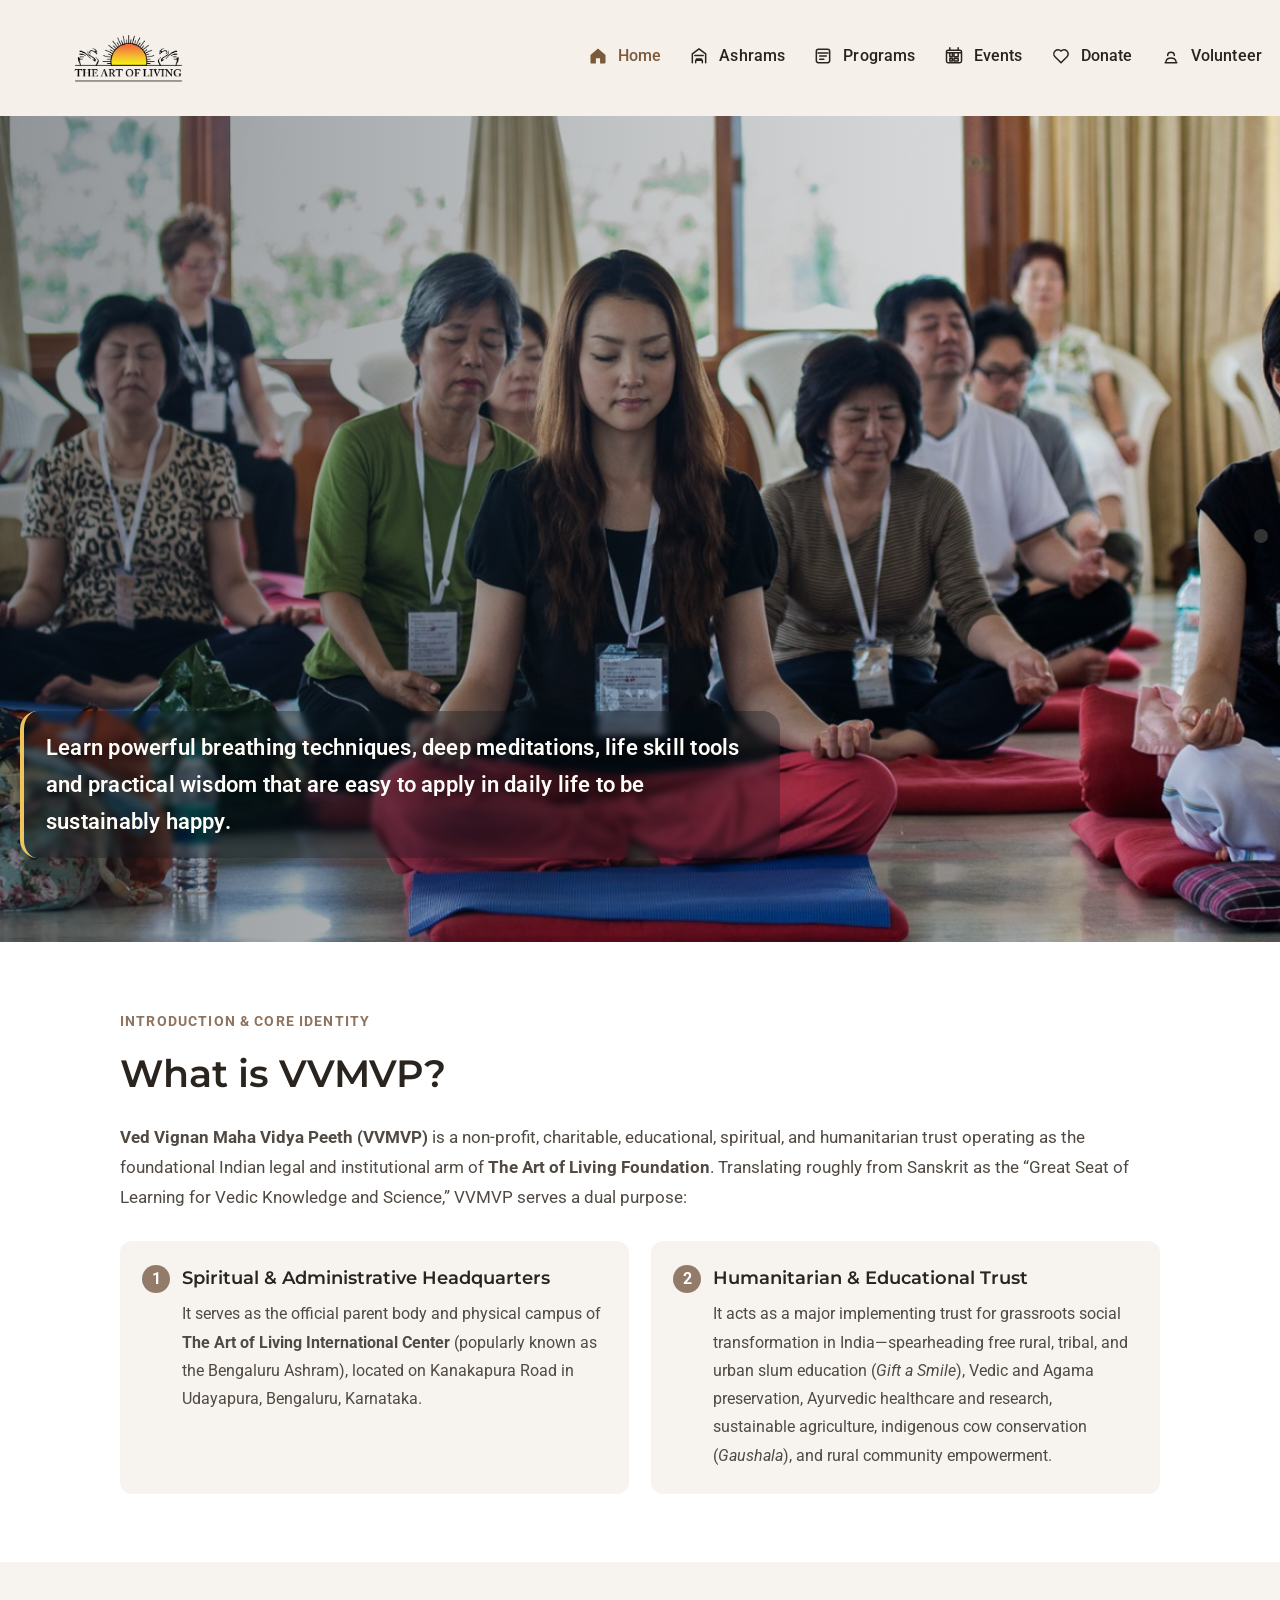
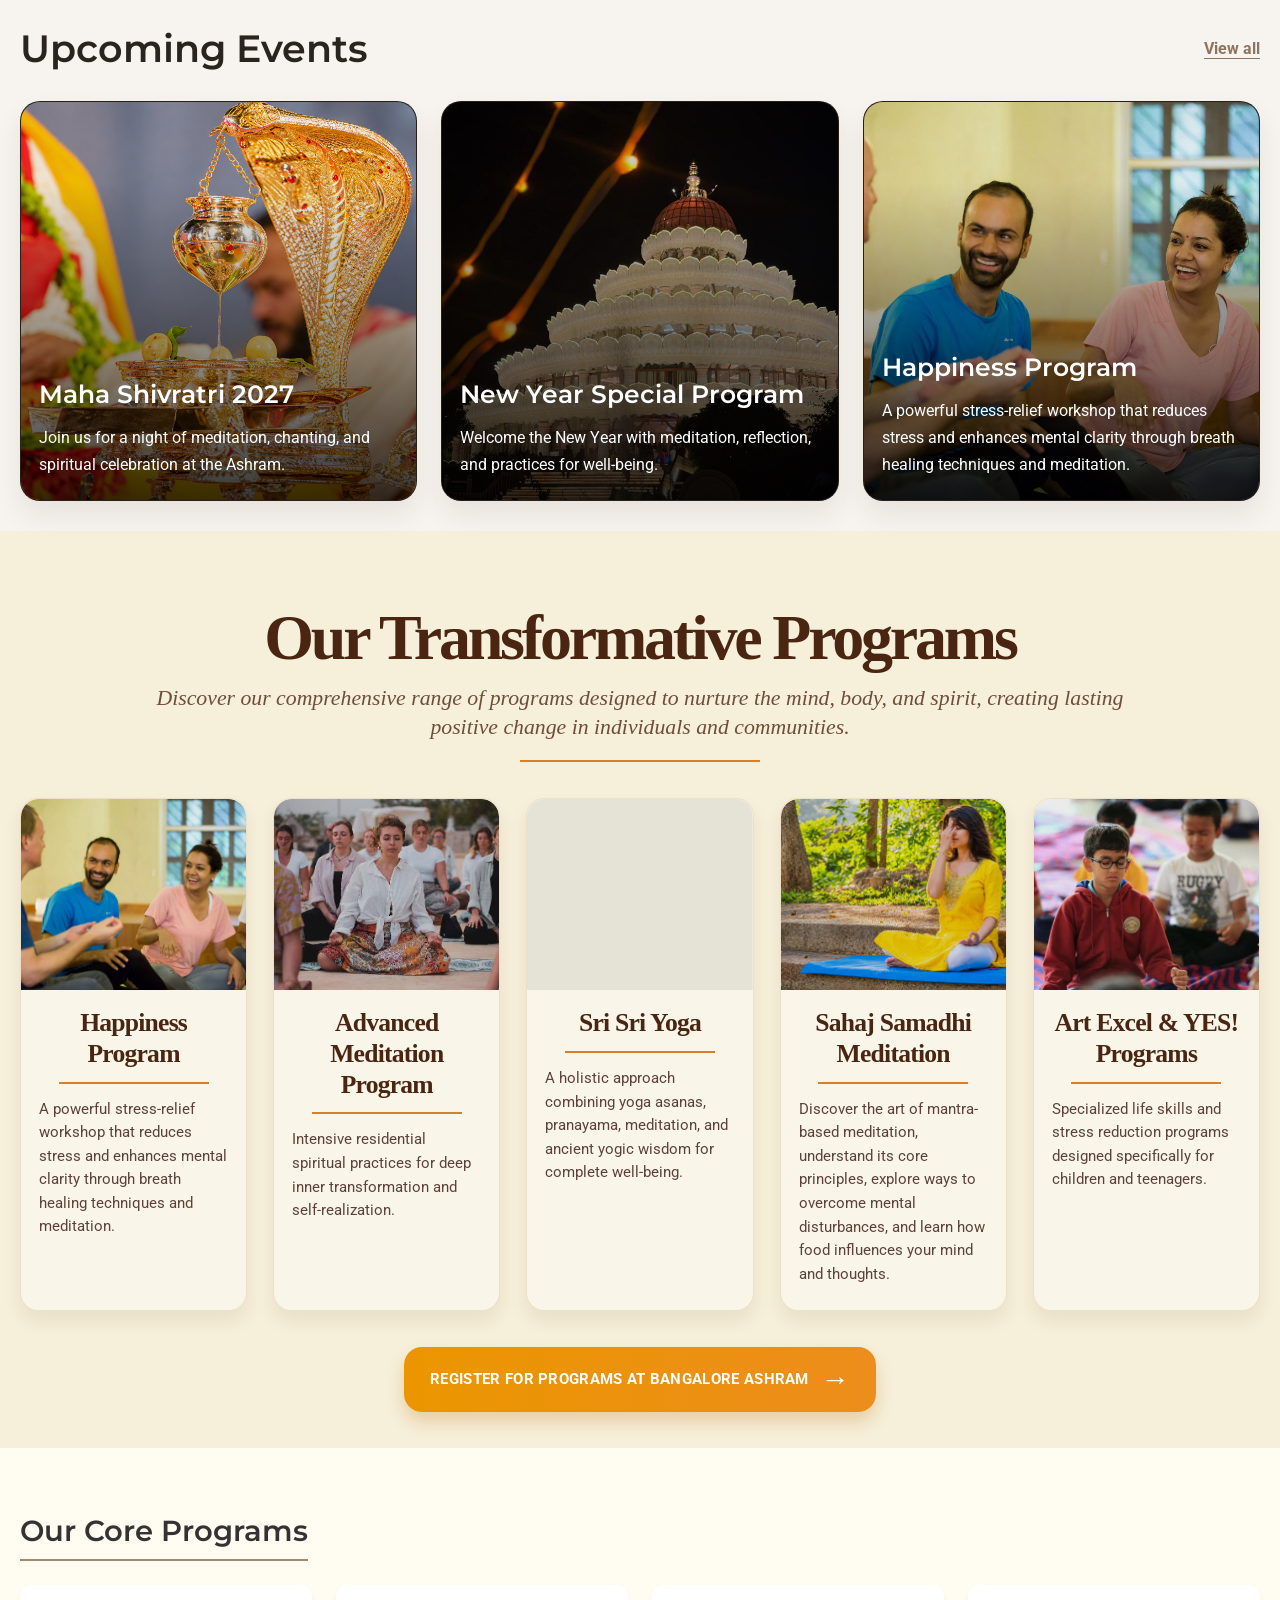
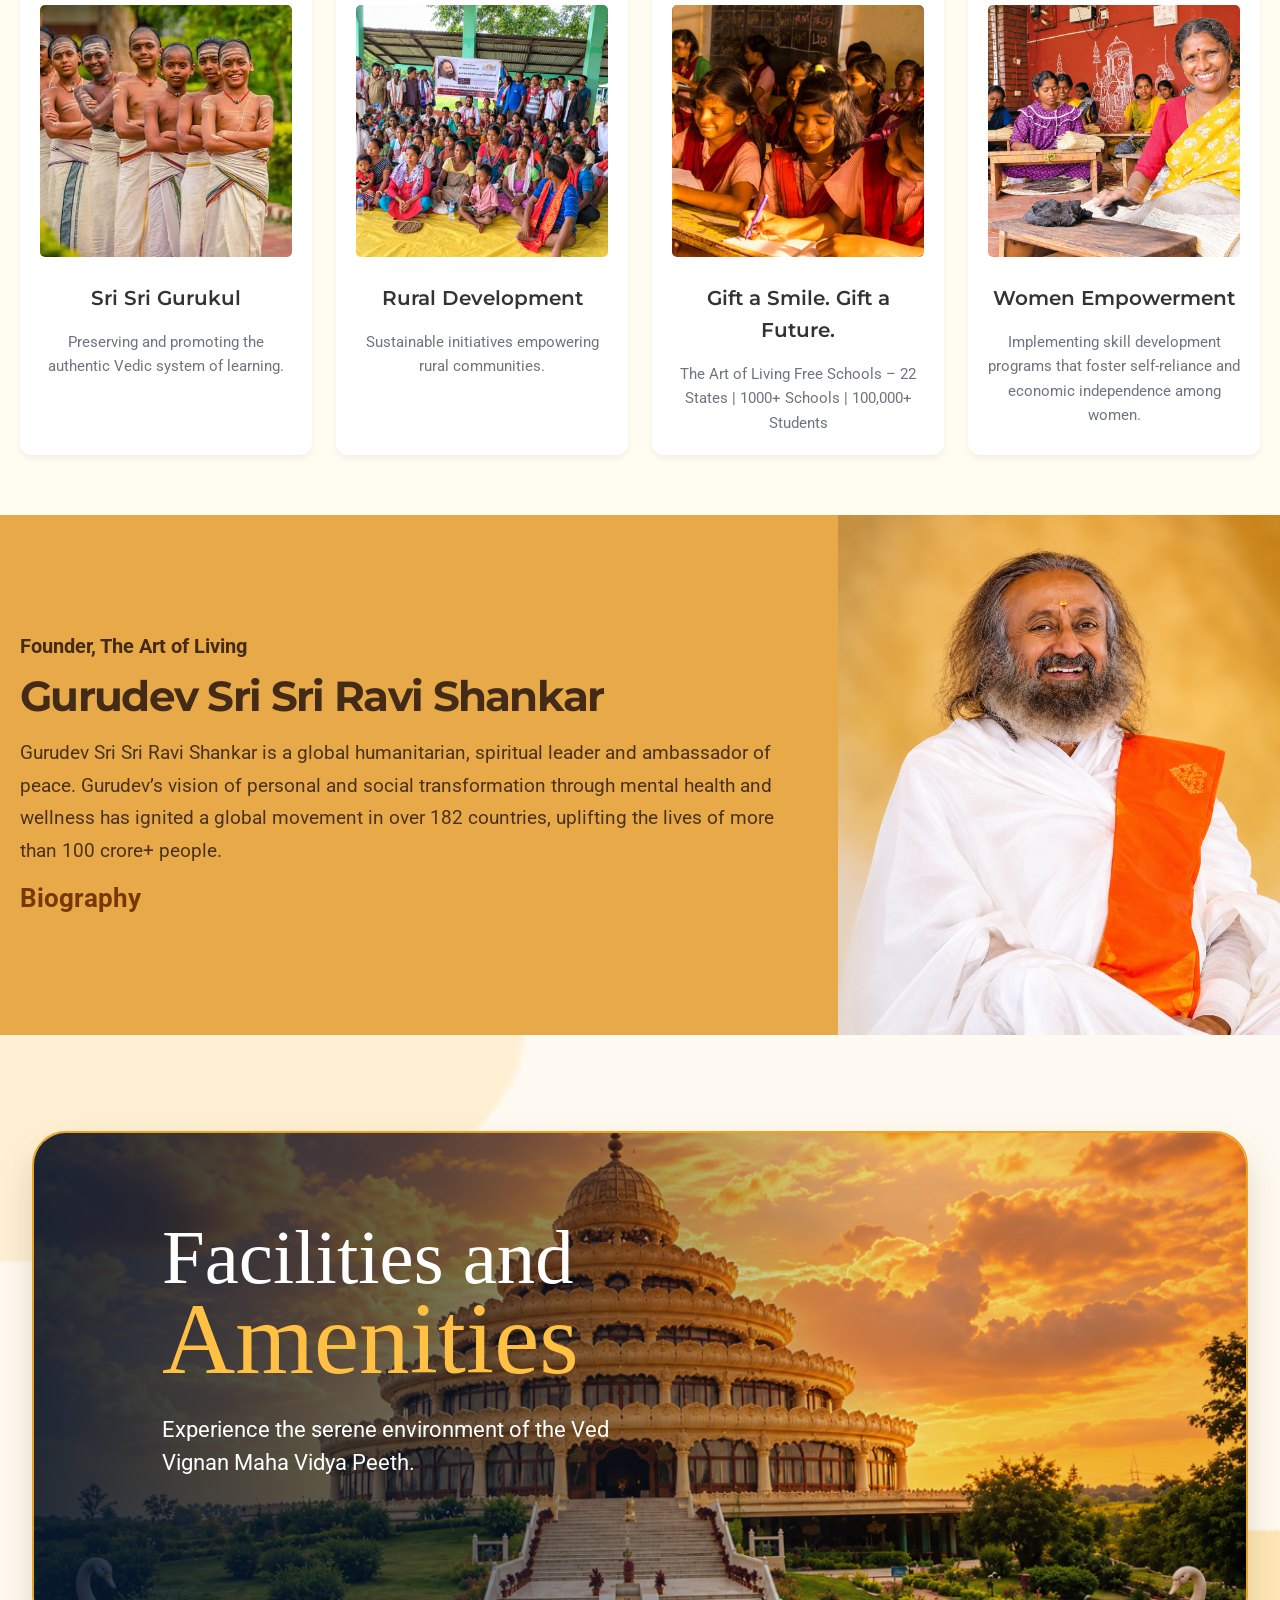
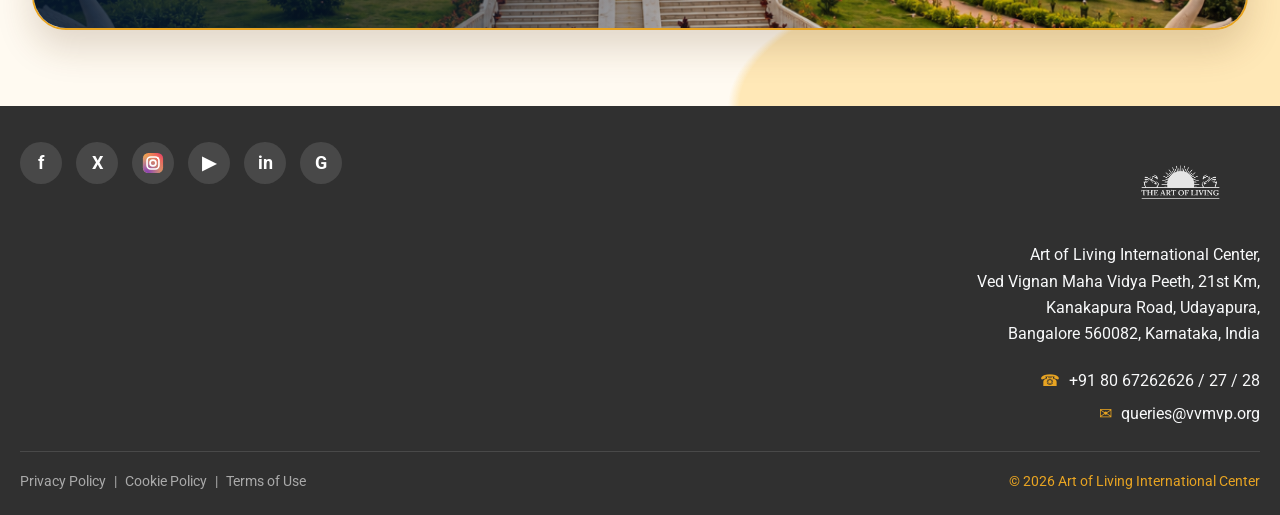
==== commit 39aa7b15: "Updated website design" ====
--- a/index.html
+++ b/index.html
@@ -13,16 +13,16 @@
     <header>
         <div class="container header-container">
             <a class="logo" href="index.html" aria-label="The Art of Living home">
-                <img src="assets/art-of-living-logo.png" alt="The Art of Living">
+                <img src="assets/art-of-living-logo-transparent.png" alt="The Art of Living">
             </a>
             <nav id="main-nav">
                 <ul>
                     <li><a href="index.html" class="active"><svg viewBox="0 0 24 24" aria-hidden="true"><path d="M3 10.8 12 3l9 7.8v9.1a1 1 0 0 1-1 1h-5.5v-6.2h-5V21H4a1 1 0 0 1-1-1z"/></svg>Home</a></li>
-                    <li><a href="https://programs.vvmvp.org/ashrams/"><svg viewBox="0 0 24 24" aria-hidden="true"><path d="M5 3h14v18H5zM8 6h2v2H8zm6 0h2v2h-2zM8 11h2v2H8zm6 0h2v2h-2zM8 16h2v2H8zm6 0h2v2h-2z"/></svg>Ashrams</a></li>
-                    <li><a href="https://programs.vvmvp.org/programs/"><svg viewBox="0 0 24 24" aria-hidden="true"><path d="M5 3h14a2 2 0 0 1 2 2v15l-4-2-5 2-5-2-4 2V5a2 2 0 0 1 2-2zm2 4h10M7 11h10M7 15h6"/></svg>Programs</a></li>
+                    <li><a href="#"><svg viewBox="0 0 24 24" aria-hidden="true"><path d="M4 20V9.5l8-6 8 6V20M7 11.5h10M9 15.5h6M8 20v-3h8v3"/></svg>Ashrams</a></li>
+                    <li><a href="#transformative-programs"><svg viewBox="0 0 24 24" aria-hidden="true"><path d="M4 6.5A2.5 2.5 0 0 1 6.5 4h11A2.5 2.5 0 0 1 20 6.5v11A2.5 2.5 0 0 1 17.5 20h-11A2.5 2.5 0 0 1 4 17.5zm2 2h12M8 12h8M8 16h5"/></svg>Programs</a></li>
                     <li><a href="#upcoming-events"><svg viewBox="0 0 24 24" aria-hidden="true"><path d="M7 2v3M17 2v3M4 8h16M5 5h14a2 2 0 0 1 2 2v11a2 2 0 0 1-2 2H5a2 2 0 0 1-2-2V7a2 2 0 0 1 2-2zm2 13h3v-3H7zm5 0h5v-3h-5zm0-5h5V8h-5zm-5 0h3V8H7z"/></svg>Events</a></li>
-                    <li><a href="https://programs.vvmvp.org/donate/"><svg viewBox="0 0 24 24" aria-hidden="true"><path d="M20.8 8.8c0 5-8.8 11-8.8 11s-8.8-6-8.8-11A4.8 4.8 0 0 1 12 6a4.8 4.8 0 0 1 8.8 2.8z"/></svg>Donate</a></li>
-                    <li><a href="https://bangaloreashram.org/volunteer"><svg viewBox="0 0 24 24" aria-hidden="true"><path d="M16 20v-1.5a4 4 0 0 0-4-4H6a4 4 0 0 0-4 4V20m7-9a4 4 0 1 0 0-8 4 4 0 0 0 0 8zm9-1a3 3 0 1 0-1-5.8M22 20v-1.5a4 4 0 0 0-3-3.9"/></svg>Volunteer</a></li>
+                    <li><a href="#"><svg viewBox="0 0 24 24" aria-hidden="true"><path d="M12 20.2 4.8 13A4.6 4.6 0 0 1 12 6.1a4.6 4.6 0 0 1 7.2 6.9z"/></svg>Donate</a></li>
+                    <li><a href="#"><svg viewBox="0 0 24 24" aria-hidden="true"><path d="M8 11.5a4 4 0 1 1 8 0M6 18.5c.5-2.4 2.5-4 6-4s5.5 1.6 6 4M5 20h14"/></svg>Volunteer</a></li>
                 </ul>
             </nav>
             <button class="menu-toggle" aria-label="Toggle Menu" aria-expanded="false">&#9776;</button>
@@ -45,6 +45,24 @@
             <span class="hero-pagination" aria-hidden="true"><span></span></span>
         </section>
 
+        <section class="introduction-section" aria-labelledby="introduction-heading">
+            <div class="container introduction-content">
+                <p class="introduction-eyebrow">Introduction &amp; Core Identity</p>
+                <h2 id="introduction-heading">What is VVMVP?</h2>
+                <p class="introduction-lead"><strong>Ved Vignan Maha Vidya Peeth (VVMVP)</strong> is a non-profit, charitable, educational, spiritual, and humanitarian trust operating as the foundational Indian legal and institutional arm of <strong>The Art of Living Foundation</strong>. Translating roughly from Sanskrit as the “Great Seat of Learning for Vedic Knowledge and Science,” VVMVP serves a dual purpose:</p>
+                <ol class="introduction-purposes">
+                    <li>
+                        <h3>Spiritual &amp; Administrative Headquarters</h3>
+                        <p>It serves as the official parent body and physical campus of <strong>The Art of Living International Center</strong> (popularly known as the Bengaluru Ashram), located on Kanakapura Road in Udayapura, Bengaluru, Karnataka.</p>
+                    </li>
+                    <li>
+                        <h3>Humanitarian &amp; Educational Trust</h3>
+                        <p>It acts as a major implementing trust for grassroots social transformation in India—spearheading free rural, tribal, and urban slum education (<em>Gift a Smile</em>), Vedic and Agama preservation, Ayurvedic healthcare and research, sustainable agriculture, indigenous cow conservation (<em>Gaushala</em>), and rural community empowerment.</p>
+                    </li>
+                </ol>
+            </div>
+        </section>
+
         <section id="upcoming-events" class="upcoming-events-section" aria-labelledby="upcoming-events-heading">
             <div class="container">
                 <div class="section-heading-row">
@@ -86,7 +104,7 @@
             </div>
         </section>
 
-        <section class="transformative-programs-section" aria-labelledby="transformative-programs-heading">
+        <section id="transformative-programs" class="transformative-programs-section" aria-labelledby="transformative-programs-heading">
             <div class="programs-showcase">
                 <h2 id="transformative-programs-heading">Our Transformative Programs</h2>
                 <p class="programs-subtitle">Discover our comprehensive range of programs designed to nurture the mind, body, and spirit, creating lasting positive change in individuals and communities.</p>
--- a/style.css
+++ b/style.css
@@ -91,73 +91,97 @@
 
 /* --- 3. Header & Navigation --- */
 header {
-    background-color: #fff;
-    padding: 14px 0 10px;
+    background: #f5f0ea;
+    padding: 0;
     position: sticky;
     top: 0;
     z-index: 1000;
-    border-bottom: 1px solid rgba(0, 0, 0, 0.08);
-    box-shadow: 0 2px 8px rgba(0, 0, 0, 0.04);
+    border-bottom: none;
+    box-shadow: none;
 }
 
 .header-container {
-    display: flex;
+    position: relative;
+    display: flex;
+    align-items: center;
     justify-content: space-between;
-    align-items: center;
-    min-height: 76px;
-    gap: 24px;
+    width: 100%;
+    max-width: 1600px;
+    min-height: 92px;
+    margin: 0 auto;
+    padding: 0 18px;
+    gap: 18px;
+    background: #f5f0ea;
 }
 
 .logo {
-    width: 190px;
-    min-width: 190px;
-    height: 82px;
-    display: flex;
-    position: relative;
+    display: inline-flex;
     align-items: center;
     justify-content: center;
-    overflow: hidden;
+    width: auto;
+    min-width: 0;
+    flex-shrink: 0;
+    background: transparent;
+    padding: 0;
+    margin: 0;
+    border: none;
+    box-shadow: none;
+    overflow: visible;
 }
 
 .logo img {
-    position: absolute;
-    left: 0;
-    top: -8%;
-    width: 100%;
-    max-width: none;
+    display: block;
+    width: 220px;
+    max-width: 100%;
     height: auto;
-    filter: drop-shadow(0 3px 6px rgba(0, 0, 0, 0.06));
+    background: transparent;
+    border: none;
+    box-shadow: none;
+}
+
+#main-nav {
+    flex: 1;
+    display: flex;
+    justify-content: flex-end;
+    margin: 0;
+    padding: 0;
 }
 
 #main-nav ul {
     list-style: none;
     display: flex;
     align-items: center;
-    justify-content: center;
+    justify-content: flex-end;
     gap: 28px;
+    flex-wrap: nowrap;
+    margin: 0;
 }
 
 #main-nav a {
     display: inline-flex;
     align-items: center;
-    gap: 8px;
-    color: #3a352f;
-    font-weight: 700;
-    font-size: 1.02rem;
+    gap: 10px;
+    color: #2a241f;
+    font-weight: 500;
+    font-size: 1rem;
+    line-height: 1.2;
+    padding: 4px 0;
+    letter-spacing: 0.01em;
 }
 
 #main-nav a:hover, #main-nav a.active {
-    color: #8e745f;
+    color: #7b5a3b;
 }
 
 #main-nav svg {
-    width: 18px;
-    height: 18px;
+    width: 20px;
+    height: 20px;
     fill: none;
     stroke: currentColor;
-    stroke-width: 1.7;
+    stroke-width: 1.8;
     stroke-linecap: round;
     stroke-linejoin: round;
+    flex-shrink: 0;
 }
 
 #main-nav li:first-child svg {
@@ -165,19 +189,9 @@
     stroke: none;
 }
 
-#main-nav .login-link {
-    min-width: 102px;
-    min-height: 42px;
-    justify-content: center;
-    border-radius: 9px;
-    background: #927b68;
-    color: white;
-    box-shadow: 0 2px 5px rgba(48, 35, 25, 0.16);
-}
-
-#main-nav .login-link:hover {
-    background: #7e6959;
-    color: white;
+#main-nav li:nth-child(4) svg,
+#main-nav li:nth-child(5) svg {
+    stroke-width: 1.8;
 }
 
 .menu-toggle {
@@ -188,6 +202,88 @@
     padding: 56px 0 30px;
     background: #f7f3ee;
     scroll-margin-top: 100px;
+}
+
+.introduction-section {
+    padding: 68px 0;
+    background: #fff;
+}
+
+.introduction-content {
+    max-width: 1080px;
+}
+
+.introduction-eyebrow {
+    margin: 0 0 10px;
+    color: #8e745f;
+    font-size: 0.9rem;
+    font-weight: 700;
+    letter-spacing: 0.08em;
+    text-transform: uppercase;
+}
+
+.introduction-content h2 {
+    margin: 0 0 18px;
+    color: #2a241f;
+    font-size: clamp(2rem, 3vw, 2.8rem);
+}
+
+.introduction-lead,
+.introduction-purposes p {
+    color: #514a43;
+    font-size: 1.05rem;
+    line-height: 1.8;
+}
+
+.introduction-lead {
+    margin: 0 0 28px;
+}
+
+.introduction-purposes {
+    display: grid;
+    grid-template-columns: repeat(2, minmax(0, 1fr));
+    gap: 22px;
+    padding: 0;
+    list-style: none;
+    counter-reset: purpose;
+}
+
+.introduction-purposes li {
+    position: relative;
+    padding: 24px 24px 24px 62px;
+    background: #f7f3ee;
+    border-radius: 12px;
+    counter-increment: purpose;
+}
+
+.introduction-purposes li::before {
+    content: counter(purpose);
+    position: absolute;
+    top: 24px;
+    left: 22px;
+    display: grid;
+    width: 28px;
+    height: 28px;
+    place-items: center;
+    border-radius: 50%;
+    background: #927b68;
+    color: #fff;
+    font-weight: 700;
+}
+
+.introduction-purposes h3 {
+    display: block;
+    margin: 0 0 10px;
+    padding: 0;
+    border: 0;
+    color: #2a241f;
+    font-size: 1.15rem;
+    line-height: 1.4;
+}
+
+.introduction-purposes p {
+    margin: 0;
+    font-size: 0.98rem;
 }
 
 .section-heading-row {
@@ -326,6 +422,10 @@
 
     .event-card-featured {
         width: 100%;
+    }
+
+    .introduction-purposes {
+        grid-template-columns: 1fr;
     }
 }
 
@@ -520,6 +620,7 @@
     background: #f6efd9;
     padding: 56px 20px 36px;
     color: #4d2e1e;
+    scroll-margin-top: 100px;
 }
 
 .programs-showcase {
@@ -1024,11 +1125,11 @@
 
 /* For Tablets and small desktops */
 @media (max-width: 1024px) {
+    .header-container { width: 100%; max-width: 1280px; margin: 0 auto; min-height: 84px; padding: 0 18px; }
     .grid-3 { grid-template-columns: 1fr 1fr; }
     .initiatives-section .grid-3 { grid-template-columns: repeat(2, minmax(0, 1fr)); }
-    #main-nav ul { gap: 14px; }
-    #main-nav a { gap: 5px; font-size: 0.86rem; }
-    #main-nav .login-link { min-width: 82px; }
+    #main-nav ul { gap: 20px; }
+    #main-nav a { gap: 6px; font-size: 0.96rem; }
     .hero-content h2 { font-size: clamp(3.5rem, 7vw, 5rem); }
     .program-cards { grid-template-columns: repeat(3, minmax(0, 1fr)); }
 }
@@ -1041,21 +1142,19 @@
 /* For Mobile Phones (approx < 768px) */
 @media (max-width: 768px) {
     /* Header/Navigation */
-    .header-container { flex-wrap: wrap; }
+    .header-container { flex-wrap: wrap; justify-content: center; min-height: 68px; }
     
     #main-nav { 
-        width: 100%; order: 3; display: none;
-        background: #fff; padding: 16px 0 8px; border-top: 1px solid #eee; margin-top: 10px;
+        width: 100%; order: 3; display: none; padding: 16px 0 8px; margin-top: 10px; background: #f5f1eb;
     }
     #main-nav ul { flex-direction: column; align-items: stretch; gap: 10px; text-align: left; }
-    #main-nav a { width: 100%; padding: 8px 12px; font-size: 0.95rem; }
-    #main-nav .login-link { width: 100%; }
+    #main-nav a { width: 100%; padding: 8px 12px; font-size: 0.95rem; color: #2a241f; }
     
     #main-nav.active { display: block; }
 
     .menu-toggle { 
         display: block;
-        background: none; border: 1px solid #ddd; padding: 5px 10px; font-size: 1.5rem; cursor: pointer; color: #555; order: 2;
+        background: none; border: 1px solid rgba(42,36,31,0.2); padding: 5px 10px; font-size: 1.5rem; cursor: pointer; color: #2a241f; order: 2; margin-left: auto;
     }
 
     /* General Layout */
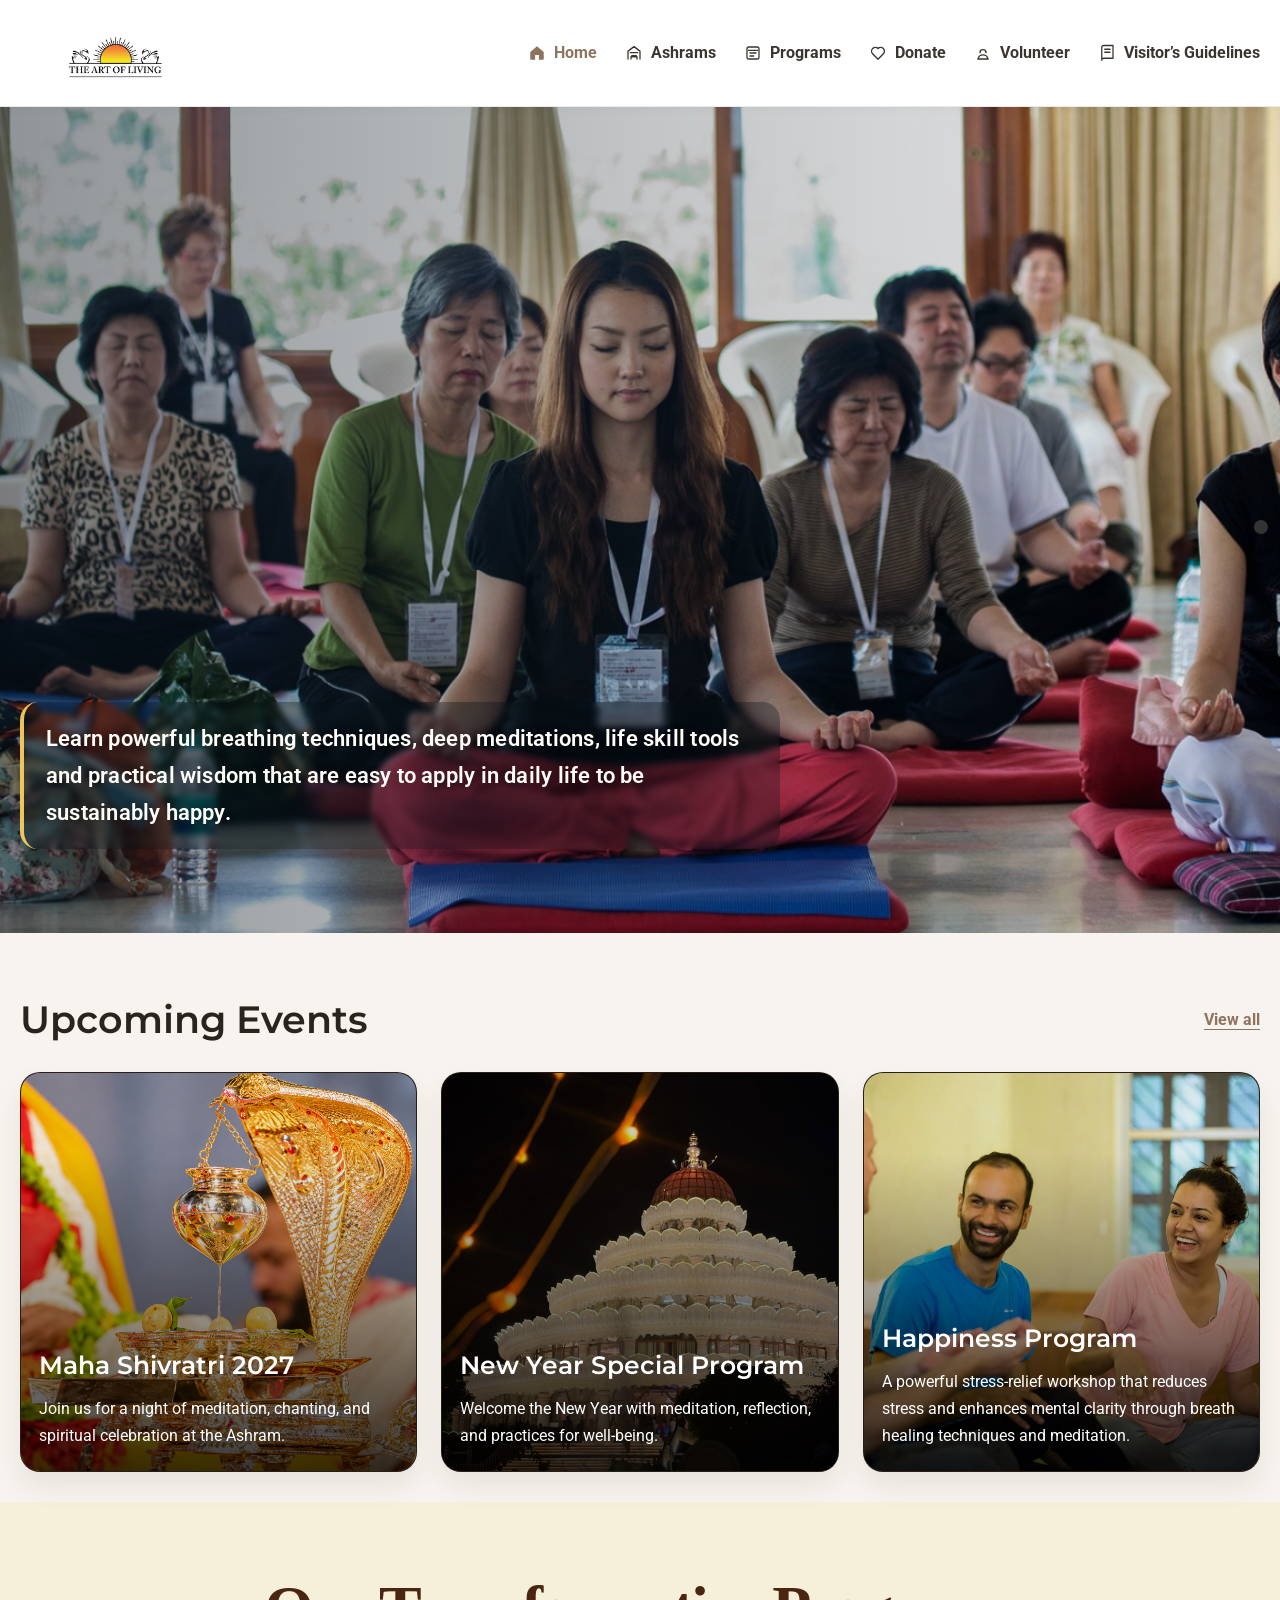
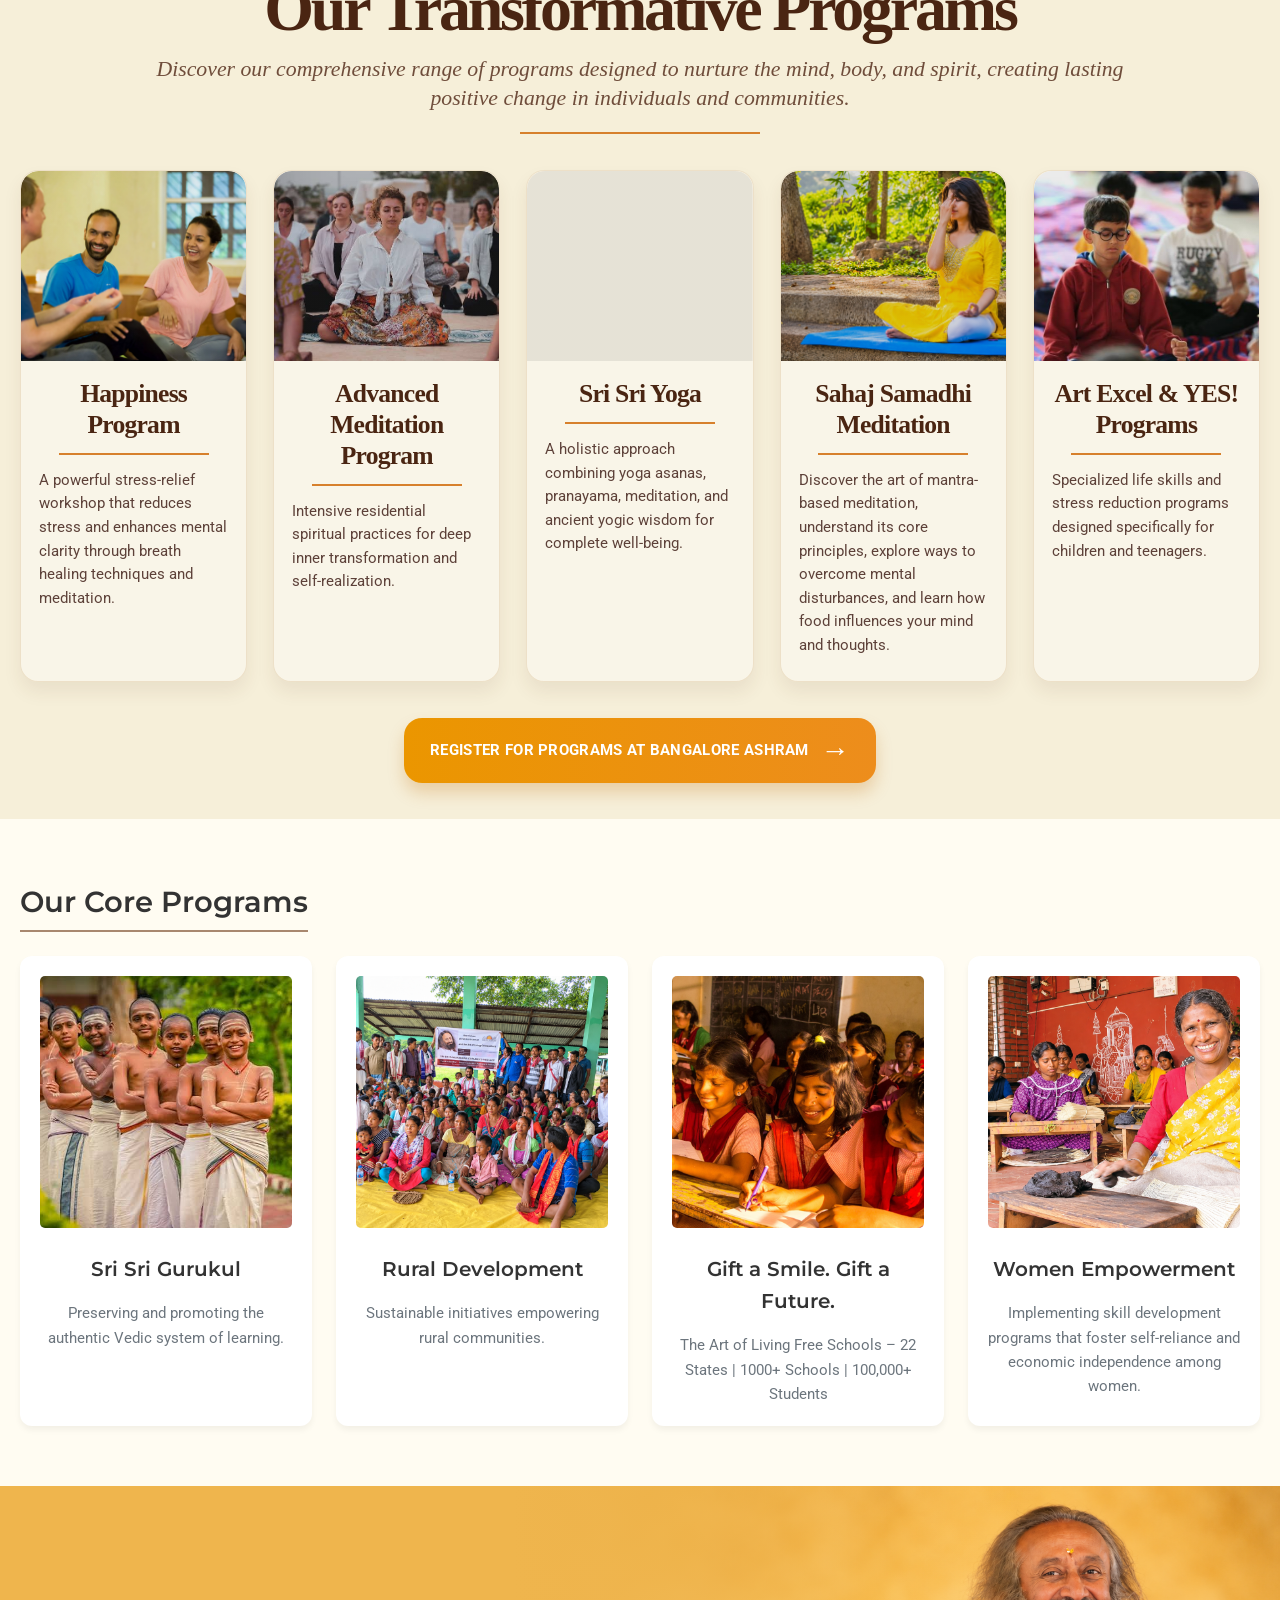
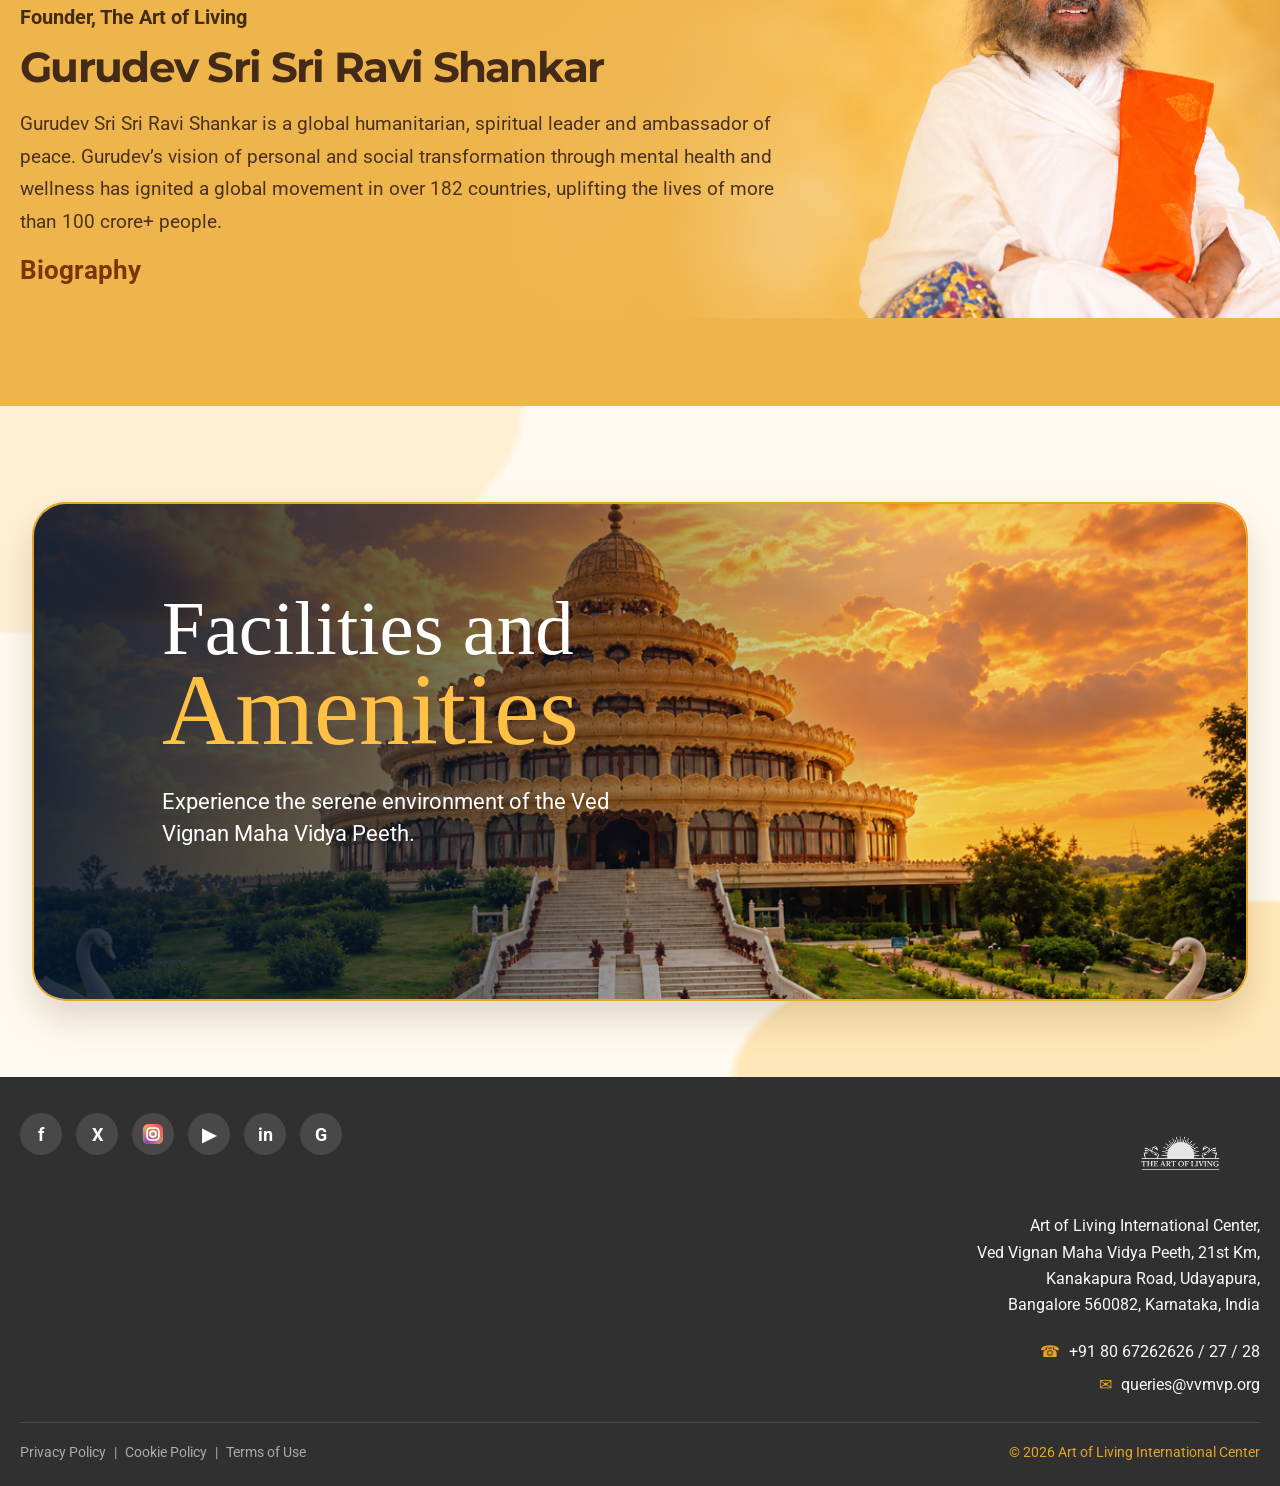
==== commit f80e3bdd: "Update website" ====
--- a/index.html
+++ b/index.html
@@ -13,16 +13,16 @@
     <header>
         <div class="container header-container">
             <a class="logo" href="index.html" aria-label="The Art of Living home">
-                <img src="assets/art-of-living-logo-transparent.png" alt="The Art of Living">
+                <img src="assets/art-of-living-logo.png" alt="The Art of Living">
             </a>
             <nav id="main-nav">
                 <ul>
                     <li><a href="index.html" class="active"><svg viewBox="0 0 24 24" aria-hidden="true"><path d="M3 10.8 12 3l9 7.8v9.1a1 1 0 0 1-1 1h-5.5v-6.2h-5V21H4a1 1 0 0 1-1-1z"/></svg>Home</a></li>
-                    <li><a href="#"><svg viewBox="0 0 24 24" aria-hidden="true"><path d="M4 20V9.5l8-6 8 6V20M7 11.5h10M9 15.5h6M8 20v-3h8v3"/></svg>Ashrams</a></li>
-                    <li><a href="#transformative-programs"><svg viewBox="0 0 24 24" aria-hidden="true"><path d="M4 6.5A2.5 2.5 0 0 1 6.5 4h11A2.5 2.5 0 0 1 20 6.5v11A2.5 2.5 0 0 1 17.5 20h-11A2.5 2.5 0 0 1 4 17.5zm2 2h12M8 12h8M8 16h5"/></svg>Programs</a></li>
-                    <li><a href="#upcoming-events"><svg viewBox="0 0 24 24" aria-hidden="true"><path d="M7 2v3M17 2v3M4 8h16M5 5h14a2 2 0 0 1 2 2v11a2 2 0 0 1-2 2H5a2 2 0 0 1-2-2V7a2 2 0 0 1 2-2zm2 13h3v-3H7zm5 0h5v-3h-5zm0-5h5V8h-5zm-5 0h3V8H7z"/></svg>Events</a></li>
+                    <li><a href="ashrams.html"><svg viewBox="0 0 24 24" aria-hidden="true"><path d="M4 20V9.5l8-6 8 6V20M7 11.5h10M9 15.5h6M8 20v-3h8v3"/></svg>Ashrams</a></li>
+                    <li><a href="programs.html" target="_blank" rel="noopener noreferrer"><svg viewBox="0 0 24 24" aria-hidden="true"><path d="M4 6.5A2.5 2.5 0 0 1 6.5 4h11A2.5 2.5 0 0 1 20 6.5v11A2.5 2.5 0 0 1 17.5 20h-11A2.5 2.5 0 0 1 4 17.5zm2 2h12M8 12h8M8 16h5"/></svg>Programs</a></li>
                     <li><a href="#"><svg viewBox="0 0 24 24" aria-hidden="true"><path d="M12 20.2 4.8 13A4.6 4.6 0 0 1 12 6.1a4.6 4.6 0 0 1 7.2 6.9z"/></svg>Donate</a></li>
                     <li><a href="#"><svg viewBox="0 0 24 24" aria-hidden="true"><path d="M8 11.5a4 4 0 1 1 8 0M6 18.5c.5-2.4 2.5-4 6-4s5.5 1.6 6 4M5 20h14"/></svg>Volunteer</a></li>
+                    <li><a href="visitor-guidelines.html"><svg viewBox="0 0 24 24" aria-hidden="true"><path d="M5 4.5A2.5 2.5 0 0 1 7.5 2H20v17H7.5A2.5 2.5 0 0 0 5 21.5zm0 0v17M9 7h7M9 11h7"/></svg>Visitor’s Guidelines</a></li>
                 </ul>
             </nav>
             <button class="menu-toggle" aria-label="Toggle Menu" aria-expanded="false">&#9776;</button>
@@ -45,24 +45,6 @@
             <span class="hero-pagination" aria-hidden="true"><span></span></span>
         </section>
 
-        <section class="introduction-section" aria-labelledby="introduction-heading">
-            <div class="container introduction-content">
-                <p class="introduction-eyebrow">Introduction &amp; Core Identity</p>
-                <h2 id="introduction-heading">What is VVMVP?</h2>
-                <p class="introduction-lead"><strong>Ved Vignan Maha Vidya Peeth (VVMVP)</strong> is a non-profit, charitable, educational, spiritual, and humanitarian trust operating as the foundational Indian legal and institutional arm of <strong>The Art of Living Foundation</strong>. Translating roughly from Sanskrit as the “Great Seat of Learning for Vedic Knowledge and Science,” VVMVP serves a dual purpose:</p>
-                <ol class="introduction-purposes">
-                    <li>
-                        <h3>Spiritual &amp; Administrative Headquarters</h3>
-                        <p>It serves as the official parent body and physical campus of <strong>The Art of Living International Center</strong> (popularly known as the Bengaluru Ashram), located on Kanakapura Road in Udayapura, Bengaluru, Karnataka.</p>
-                    </li>
-                    <li>
-                        <h3>Humanitarian &amp; Educational Trust</h3>
-                        <p>It acts as a major implementing trust for grassroots social transformation in India—spearheading free rural, tribal, and urban slum education (<em>Gift a Smile</em>), Vedic and Agama preservation, Ayurvedic healthcare and research, sustainable agriculture, indigenous cow conservation (<em>Gaushala</em>), and rural community empowerment.</p>
-                    </li>
-                </ol>
-            </div>
-        </section>
-
         <section id="upcoming-events" class="upcoming-events-section" aria-labelledby="upcoming-events-heading">
             <div class="container">
                 <div class="section-heading-row">
@@ -104,7 +86,7 @@
             </div>
         </section>
 
-        <section id="transformative-programs" class="transformative-programs-section" aria-labelledby="transformative-programs-heading">
+        <section class="transformative-programs-section" aria-labelledby="transformative-programs-heading">
             <div class="programs-showcase">
                 <h2 id="transformative-programs-heading">Our Transformative Programs</h2>
                 <p class="programs-subtitle">Discover our comprehensive range of programs designed to nurture the mind, body, and spirit, creating lasting positive change in individuals and communities.</p>
--- a/style.css
+++ b/style.css
@@ -91,52 +91,42 @@
 
 /* --- 3. Header & Navigation --- */
 header {
-    background: #f5f0ea;
-    padding: 0;
+    background-color: #fff;
+    padding: 14px 0 10px;
     position: sticky;
     top: 0;
     z-index: 1000;
-    border-bottom: none;
-    box-shadow: none;
+    border-bottom: 1px solid rgba(0, 0, 0, 0.08);
+    box-shadow: 0 2px 8px rgba(0, 0, 0, 0.04);
 }
 
 .header-container {
+    display: flex;
+    justify-content: space-between;
+    align-items: center;
+    min-height: 76px;
+    gap: 24px;
+}
+
+.logo {
     position: relative;
-    display: flex;
-    align-items: center;
-    justify-content: space-between;
-    width: 100%;
-    max-width: 1600px;
-    min-height: 92px;
-    margin: 0 auto;
-    padding: 0 18px;
-    gap: 18px;
-    background: #f5f0ea;
-}
-
-.logo {
-    display: inline-flex;
+    width: 190px;
+    min-width: 190px;
+    height: 82px;
+    display: flex;
     align-items: center;
     justify-content: center;
-    width: auto;
-    min-width: 0;
-    flex-shrink: 0;
-    background: transparent;
-    padding: 0;
-    margin: 0;
-    border: none;
-    box-shadow: none;
-    overflow: visible;
+    overflow: hidden;
 }
 
 .logo img {
-    display: block;
-    width: 220px;
-    max-width: 100%;
+    position: absolute;
+    left: 0;
+    top: -8%;
+    width: 100%;
+    max-width: none;
     height: auto;
-    background: transparent;
-    border: none;
-    box-shadow: none;
+    filter: drop-shadow(0 3px 6px rgba(0, 0, 0, 0.06));
 }
 
 #main-nav {
@@ -151,34 +141,30 @@
     list-style: none;
     display: flex;
     align-items: center;
-    justify-content: flex-end;
+    justify-content: center;
     gap: 28px;
-    flex-wrap: nowrap;
     margin: 0;
 }
 
 #main-nav a {
     display: inline-flex;
     align-items: center;
-    gap: 10px;
-    color: #2a241f;
-    font-weight: 500;
-    font-size: 1rem;
-    line-height: 1.2;
-    padding: 4px 0;
-    letter-spacing: 0.01em;
+    gap: 8px;
+    color: #3a352f;
+    font-weight: 700;
+    font-size: 1.02rem;
 }
 
 #main-nav a:hover, #main-nav a.active {
-    color: #7b5a3b;
+    color: #8e745f;
 }
 
 #main-nav svg {
-    width: 20px;
-    height: 20px;
+    width: 18px;
+    height: 18px;
     fill: none;
     stroke: currentColor;
-    stroke-width: 1.8;
+    stroke-width: 1.7;
     stroke-linecap: round;
     stroke-linejoin: round;
     flex-shrink: 0;
@@ -202,88 +188,6 @@
     padding: 56px 0 30px;
     background: #f7f3ee;
     scroll-margin-top: 100px;
-}
-
-.introduction-section {
-    padding: 68px 0;
-    background: #fff;
-}
-
-.introduction-content {
-    max-width: 1080px;
-}
-
-.introduction-eyebrow {
-    margin: 0 0 10px;
-    color: #8e745f;
-    font-size: 0.9rem;
-    font-weight: 700;
-    letter-spacing: 0.08em;
-    text-transform: uppercase;
-}
-
-.introduction-content h2 {
-    margin: 0 0 18px;
-    color: #2a241f;
-    font-size: clamp(2rem, 3vw, 2.8rem);
-}
-
-.introduction-lead,
-.introduction-purposes p {
-    color: #514a43;
-    font-size: 1.05rem;
-    line-height: 1.8;
-}
-
-.introduction-lead {
-    margin: 0 0 28px;
-}
-
-.introduction-purposes {
-    display: grid;
-    grid-template-columns: repeat(2, minmax(0, 1fr));
-    gap: 22px;
-    padding: 0;
-    list-style: none;
-    counter-reset: purpose;
-}
-
-.introduction-purposes li {
-    position: relative;
-    padding: 24px 24px 24px 62px;
-    background: #f7f3ee;
-    border-radius: 12px;
-    counter-increment: purpose;
-}
-
-.introduction-purposes li::before {
-    content: counter(purpose);
-    position: absolute;
-    top: 24px;
-    left: 22px;
-    display: grid;
-    width: 28px;
-    height: 28px;
-    place-items: center;
-    border-radius: 50%;
-    background: #927b68;
-    color: #fff;
-    font-weight: 700;
-}
-
-.introduction-purposes h3 {
-    display: block;
-    margin: 0 0 10px;
-    padding: 0;
-    border: 0;
-    color: #2a241f;
-    font-size: 1.15rem;
-    line-height: 1.4;
-}
-
-.introduction-purposes p {
-    margin: 0;
-    font-size: 0.98rem;
 }
 
 .section-heading-row {
@@ -422,10 +326,6 @@
 
     .event-card-featured {
         width: 100%;
-    }
-
-    .introduction-purposes {
-        grid-template-columns: 1fr;
     }
 }
 
@@ -620,7 +520,6 @@
     background: #f6efd9;
     padding: 56px 20px 36px;
     color: #4d2e1e;
-    scroll-margin-top: 100px;
 }
 
 .programs-showcase {
@@ -720,6 +619,7 @@
     background-image: linear-gradient(rgba(0,0,0,0.08), rgba(0,0,0,0.08)), url('assets/art-excel-yes-programs.png');
 }
 
+.program-card h2,
 .program-card h3 {
     margin: 18px 0 12px;
     padding: 0 16px;
@@ -948,7 +848,7 @@
     align-items: center;
     padding: 72px 20px;
     overflow: hidden;
-    background-color: #e8aa48;
+    background-color: #efb54d;
     color: #432b18;
 }
 
@@ -956,7 +856,7 @@
     position: absolute;
     z-index: 1;
     inset: 0;
-    background: linear-gradient(90deg, #e8aa48 0%, #e8aa48 37%, rgba(232, 170, 72, 0.9) 50%, rgba(232, 170, 72, 0) 69%);
+    background: linear-gradient(90deg, #efb54d 0%, #efb54d 40%, rgba(239, 181, 77, 0.92) 52%, rgba(239, 181, 77, 0.18) 72%, rgba(239, 181, 77, 0) 82%);
     content: "";
 }
 
@@ -1009,6 +909,505 @@
     color: #793706;
     font-size: 1.65rem;
     font-weight: 700;
+}
+
+.visitor-hero {
+    display: flex;
+    min-height: 390px;
+    align-items: center;
+    background:
+        linear-gradient(90deg, rgba(24, 21, 17, 0.78), rgba(24, 21, 17, 0.18)),
+        url("assets/hero-campus.jpg") center 48% / cover;
+    color: #fff;
+}
+
+.visitor-hero-content {
+    padding-top: 64px;
+    padding-bottom: 64px;
+}
+
+.visitor-eyebrow {
+    margin: 0 0 10px;
+    color: #b38966;
+    font-size: 0.78rem;
+    font-weight: 700;
+    letter-spacing: 0.13em;
+}
+
+.visitor-hero .visitor-eyebrow {
+    color: #f0c591;
+}
+
+.visitor-hero h1 {
+    max-width: 700px;
+    margin: 0 0 14px;
+    color: #fff;
+    font-size: clamp(2.6rem, 6vw, 4.5rem);
+    line-height: 1.1;
+}
+
+.visitor-hero-content > p:not(.visitor-eyebrow) {
+    max-width: 620px;
+    margin: 0 0 26px;
+    font-size: 1.15rem;
+}
+
+.ashrams-page-heading {
+    margin: 0 0 8px;
+    color: #fff;
+    font-size: clamp(2rem, 5vw, 3rem);
+    text-align: center;
+}
+
+.ashrams-page-subheading {
+    margin: 0 0 30px;
+    color: #ddd;
+    font-size: 1.15rem;
+    text-align: center;
+}
+
+.ashrams-directory {
+    min-height: 60vh;
+    padding: 38px 0 64px;
+    background: #080808;
+}
+
+.ashrams-grid {
+    display: grid;
+    grid-template-columns: repeat(3, minmax(0, 1fr));
+    gap: 20px;
+}
+
+.ashram-card {
+    overflow: hidden;
+    border: 1px solid #d9d9d9;
+    border-radius: 16px;
+    background: #fff;
+    color: #171717;
+}
+
+.ashram-card > img {
+    width: 100%;
+    height: 220px;
+    object-fit: cover;
+}
+
+.ashram-card-content {
+    display: flex;
+    flex-direction: column;
+    padding: 12px;
+}
+
+.ashram-card-content h2 {
+    margin: 0 0 4px;
+    color: #111;
+    font-size: 1.25rem;
+    font-weight: 500;
+}
+
+.ashram-location {
+    display: block;
+    margin: 0 0 8px;
+    color: #777;
+    font-size: 0.95rem;
+}
+
+.ashram-location:hover {
+    color: #73583f;
+}
+
+.ashram-location span {
+    margin-right: 5px;
+}
+
+.ashram-program-button,
+.ashram-donate-button {
+    display: flex;
+    align-items: center;
+    justify-content: center;
+    min-height: 34px;
+    border: 1px solid #dedede;
+    border-radius: 11px;
+    background: #fff;
+    color: #555;
+    font: inherit;
+    text-align: center;
+    text-decoration: none;
+}
+
+.ashram-program-button {
+    margin-bottom: 5px;
+    border-color: #f0a900;
+    background: #f0a900;
+    color: #fff;
+    font-weight: 700;
+}
+
+.ashram-program-button:hover,
+.ashram-program-button:focus-visible {
+    background: #d99700;
+    color: #fff;
+}
+
+.ashram-donate-button:hover,
+.ashram-donate-button:focus-visible {
+    border-color: #aaa;
+    color: #333;
+}
+
+.visitor-button {
+    display: inline-flex;
+    align-items: center;
+    justify-content: center;
+    gap: 12px;
+    min-height: 48px;
+    padding: 12px 20px;
+    border-radius: 4px;
+    background: #e8a422;
+    color: #29231d;
+    font-weight: 700;
+}
+
+.visitor-button:hover {
+    background: #f2b847;
+    color: #29231d;
+}
+
+.visitor-information,
+.visitor-explore {
+    padding: 76px 0;
+}
+
+.visitor-information {
+    background: #fffcf2;
+}
+
+.visitor-guideline-card {
+    min-height: 0;
+    margin: 0 auto;
+    padding: 0;
+    border: 1px solid #eee4d6;
+    border-radius: 10px;
+    background: #fff;
+    overflow: hidden;
+}
+
+.visitor-guideline-toggle {
+    border-bottom: 1px solid #eee4d6;
+}
+
+.visitor-guideline-toggle:last-of-type {
+    border-bottom: 0;
+}
+
+.visitor-guideline-card ul {
+    margin: 0;
+    padding-left: 20px;
+}
+
+.visitor-guideline-card li,
+.visitor-guideline-card p {
+    margin-bottom: 14px;
+    color: #6c6259;
+    line-height: 1.7;
+}
+
+.visitor-guideline-card li:last-child,
+.visitor-guideline-card p:last-child {
+    margin-bottom: 0;
+}
+
+.visitor-guideline-card h3 {
+    margin: 0 0 14px;
+    color: #33291f;
+    font-size: 1.25rem;
+}
+
+.visitor-guideline-toggle summary {
+    display: block;
+    padding: 24px 26px;
+    cursor: pointer;
+    color: #33291f;
+    font-size: 1.25rem;
+    font-weight: 700;
+    list-style: none;
+}
+
+.visitor-guideline-toggle summary::-webkit-details-marker {
+    display: none;
+}
+
+.visitor-guideline-toggle summary::after {
+    content: "";
+    width: 10px;
+    height: 10px;
+    margin-top: 5px;
+    float: right;
+    border-right: 2px solid #ff9f43;
+    border-bottom: 2px solid #ff9f43;
+    transform: rotate(45deg);
+}
+
+.visitor-guideline-toggle[open] summary::after {
+    transform: rotate(225deg);
+}
+
+.visitor-guideline-toggle ul {
+    margin: 0;
+    padding: 0 46px 24px;
+}
+
+.visitor-guideline-content {
+    padding: 30px;
+}
+
+.visitor-campus-map {
+    padding: 76px 0;
+    background: #fffcf2;
+}
+
+.visitor-campus-map-image {
+    display: block;
+    width: 100%;
+    height: auto;
+    border-radius: 10px;
+}
+
+.visitor-guideline-card .visitor-distances-heading {
+    margin-top: 24px;
+    margin-bottom: 8px;
+    font-size: 1rem;
+    font-weight: 600;
+}
+
+.visitor-distances-table-wrap,
+.visitor-prasadam-table-wrap {
+    margin-top: 18px;
+    overflow-x: auto;
+}
+
+.visitor-distances-table,
+.visitor-prasadam-table {
+    width: 100%;
+    border-collapse: collapse;
+    color: #6c6259;
+}
+
+.visitor-distances-table th,
+.visitor-distances-table td,
+.visitor-prasadam-table th,
+.visitor-prasadam-table td {
+    padding: 12px 14px;
+    border: 1px solid #eee4d6;
+    text-align: left;
+}
+
+.visitor-distances-table th,
+.visitor-prasadam-table th {
+    background: #eee5d8;
+    color: #33291f;
+    font-weight: 700;
+}
+
+.visitor-distances-table tbody tr:nth-child(even),
+.visitor-prasadam-table tbody tr:nth-child(even) {
+    background: #fff;
+}
+
+.visitor-guideline-card .visitor-prasadam-heading {
+    margin-top: 24px;
+    margin-bottom: 8px;
+    font-size: 1rem;
+    font-weight: 600;
+}
+
+.visitor-guideline-card .visitor-prasadam-note {
+    margin-top: 10px;
+    font-size: 0.9rem;
+}
+
+.visitor-extra-guidelines {
+    margin-top: 24px !important;
+}
+
+.visitor-section-heading {
+    max-width: 700px;
+    margin: 0 auto 34px;
+    text-align: center;
+}
+
+.visitor-section-heading h2,
+.visitor-contact h2 {
+    margin: 0 0 10px;
+    color: #33291f;
+    font-size: clamp(2rem, 4vw, 2.8rem);
+}
+
+.visitor-section-heading > p:last-child {
+    margin: 0;
+    color: #6c6259;
+}
+
+.visitor-details-grid {
+    display: grid;
+    grid-template-columns: repeat(2, minmax(0, 1fr));
+    gap: 24px;
+}
+
+.visitor-detail-card {
+    min-height: 225px;
+    padding: 30px;
+    border: 1px solid #eee4d6;
+    border-radius: 10px;
+    background: #fff;
+}
+
+.visitor-detail-icon {
+    display: inline-grid;
+    width: 42px;
+    height: 42px;
+    margin-bottom: 14px;
+    place-items: center;
+    border-radius: 50%;
+    background: #f7eee2;
+    color: #8e745f;
+    font-size: 1.45rem;
+}
+
+.visitor-detail-card h3,
+.visitor-directions h3,
+.visitor-explore-card h3 {
+    display: block;
+    margin: 0 0 10px;
+    border: 0;
+    color: #33291f;
+    font-size: 1.25rem;
+    padding: 0;
+}
+
+.visitor-detail-card p {
+    margin: 0 0 6px;
+    color: #6c6259;
+}
+
+.visitor-detail-card address {
+    color: #6c6259;
+    font-style: normal;
+    line-height: 1.7;
+}
+
+.visitor-detail-card .visitor-detail-highlight {
+    color: #8e5e2e;
+    font-size: 1.2rem;
+    font-weight: 700;
+}
+
+.visitor-directions {
+    display: flex;
+    align-items: center;
+    justify-content: space-between;
+    gap: 24px;
+    margin-top: 24px;
+    padding: 26px 30px;
+    border-radius: 10px;
+    background: #eee5d8;
+}
+
+.visitor-directions h3,
+.visitor-directions p {
+    margin-bottom: 4px;
+}
+
+.visitor-directions p {
+    color: #6c6259;
+}
+
+.visitor-button-dark {
+    flex-shrink: 0;
+    background: #3a352f;
+    color: #fff;
+}
+
+.visitor-button-dark:hover {
+    background: #54483b;
+    color: #fff;
+}
+
+.visitor-note {
+    margin: 16px 0 0;
+    color: #6c6259;
+    font-size: 0.9rem;
+}
+
+.visitor-explore-grid {
+    display: grid;
+    grid-template-columns: repeat(4, minmax(0, 1fr));
+    gap: 18px;
+}
+
+.visitor-explore-card {
+    display: flex;
+    min-height: 230px;
+    flex-direction: column;
+    align-items: flex-start;
+    padding: 24px;
+    border: 1px solid #eee4d6;
+    border-radius: 10px;
+    background: #fff;
+}
+
+.visitor-explore-card > span {
+    margin-bottom: 18px;
+    color: #b38966;
+    font-size: 0.85rem;
+    font-weight: 700;
+}
+
+.visitor-explore-card p {
+    margin: 0 0 20px;
+    color: #6c6259;
+}
+
+.visitor-explore-card strong {
+    margin-top: auto;
+    color: #8e745f;
+}
+
+.visitor-explore-card:hover {
+    border-color: #b38966;
+    color: inherit;
+    transform: translateY(-2px);
+}
+
+.visitor-contact {
+    padding: 52px 0;
+    background: #f2eee7;
+}
+
+.visitor-contact-inner {
+    display: flex;
+    align-items: center;
+    justify-content: space-between;
+    gap: 24px;
+}
+
+.visitor-contact h2 {
+    font-size: clamp(1.7rem, 3vw, 2.3rem);
+}
+
+.visitor-contact-inner > div:first-child > p:last-child {
+    margin: 0;
+    color: #6c6259;
+}
+
+.visitor-contact-links {
+    display: grid;
+    gap: 8px;
+    font-weight: 700;
+}
+
+.visitor-contact-links a {
+    color: #73583f;
 }
 
 /* --- 5. Footer --- */
@@ -1128,8 +1527,8 @@
     .header-container { width: 100%; max-width: 1280px; margin: 0 auto; min-height: 84px; padding: 0 18px; }
     .grid-3 { grid-template-columns: 1fr 1fr; }
     .initiatives-section .grid-3 { grid-template-columns: repeat(2, minmax(0, 1fr)); }
-    #main-nav ul { gap: 20px; }
-    #main-nav a { gap: 6px; font-size: 0.96rem; }
+    #main-nav ul { gap: 14px; }
+    #main-nav a { gap: 5px; font-size: 0.86rem; }
     .hero-content h2 { font-size: clamp(3.5rem, 7vw, 5rem); }
     .program-cards { grid-template-columns: repeat(3, minmax(0, 1fr)); }
 }
@@ -1137,24 +1536,28 @@
 @media (max-width: 860px) {
     .program-cards { grid-template-columns: repeat(2, minmax(0, 1fr)); }
     .programs-subtitle { max-width: 700px; }
+    .visitor-explore-grid { grid-template-columns: repeat(2, minmax(0, 1fr)); }
+    .ashrams-grid { grid-template-columns: repeat(2, minmax(0, 1fr)); }
 }
 
 /* For Mobile Phones (approx < 768px) */
 @media (max-width: 768px) {
     /* Header/Navigation */
-    .header-container { flex-wrap: wrap; justify-content: center; min-height: 68px; }
+    .header-container { flex-wrap: wrap; }
     
     #main-nav { 
-        width: 100%; order: 3; display: none; padding: 16px 0 8px; margin-top: 10px; background: #f5f1eb;
+        width: 100%; order: 3; display: none;
+        background: #fff; padding: 16px 0 8px; border-top: 1px solid #eee; margin-top: 10px;
     }
     #main-nav ul { flex-direction: column; align-items: stretch; gap: 10px; text-align: left; }
-    #main-nav a { width: 100%; padding: 8px 12px; font-size: 0.95rem; color: #2a241f; }
+    #main-nav a { width: 100%; padding: 8px 12px; font-size: 0.95rem; }
+    #main-nav .login-link { width: 100%; }
     
     #main-nav.active { display: block; }
 
     .menu-toggle { 
         display: block;
-        background: none; border: 1px solid rgba(42,36,31,0.2); padding: 5px 10px; font-size: 1.5rem; cursor: pointer; color: #2a241f; order: 2; margin-left: auto;
+        background: none; border: 1px solid #ddd; padding: 5px 10px; font-size: 1.5rem; cursor: pointer; color: #555; order: 2;
     }
 
     /* General Layout */
@@ -1178,13 +1581,16 @@
     .footer-contact { max-width: none; text-align: left; }
     .footer-logo { margin-left: 0; }
     .footer-bottom { align-items: flex-start; flex-direction: column; }
+    .visitor-details-grid { grid-template-columns: 1fr; }
+    .visitor-contact-inner,
+    .visitor-directions { align-items: flex-start; flex-direction: column; }
     .founder-section {
         min-height: 0;
         align-items: flex-end;
         padding: 350px 20px 44px;
     }
     .founder-section::before {
-        background: linear-gradient(0deg, #e8aa48 0%, #e8aa48 37%, rgba(232, 170, 72, 0.86) 55%, rgba(232, 170, 72, 0) 100%);
+        background: linear-gradient(0deg, #efb54d 0%, #efb54d 42%, rgba(239, 181, 77, 0.9) 58%, rgba(239, 181, 77, 0.12) 86%, rgba(239, 181, 77, 0) 100%);
     }
     .founder-portrait {
         width: 100%;
@@ -1198,10 +1604,13 @@
     .founder-biography { font-size: 1.4rem; }
     .transformative-programs-section { padding: 24px 12px; }
     .program-cards { grid-template-columns: 1fr; }
+    .program-card h2,
     .program-card h3 { font-size: 1.9rem; }
     .program-card p { font-size: 1rem; }
     .programs-subtitle { margin-bottom: 28px; font-size: 1.1rem; }
     .programs-subtitle::after { width: 180px; }
+    .ashrams-grid { grid-template-columns: 1fr; }
+    .ashram-card > img { height: 210px; }
     .programs-cta { width: 100%; }
 
     /* Content adjustments */
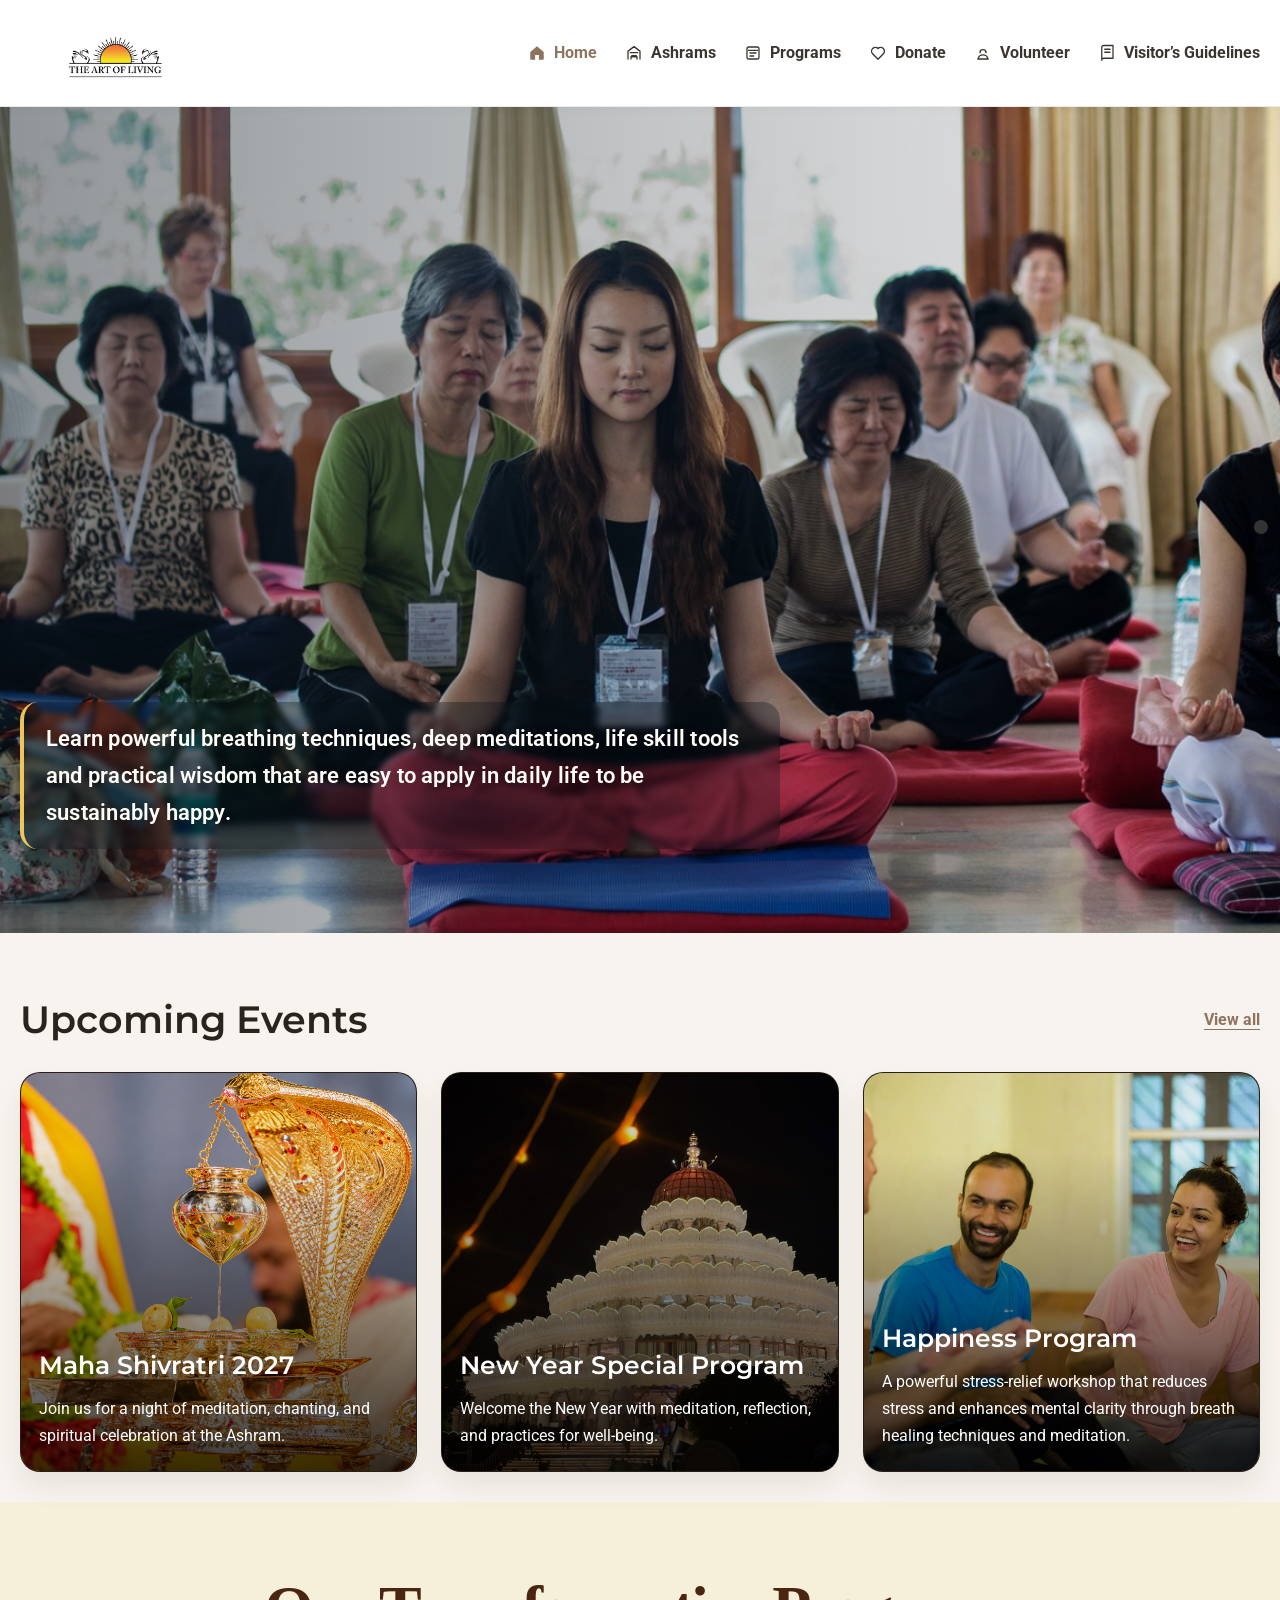
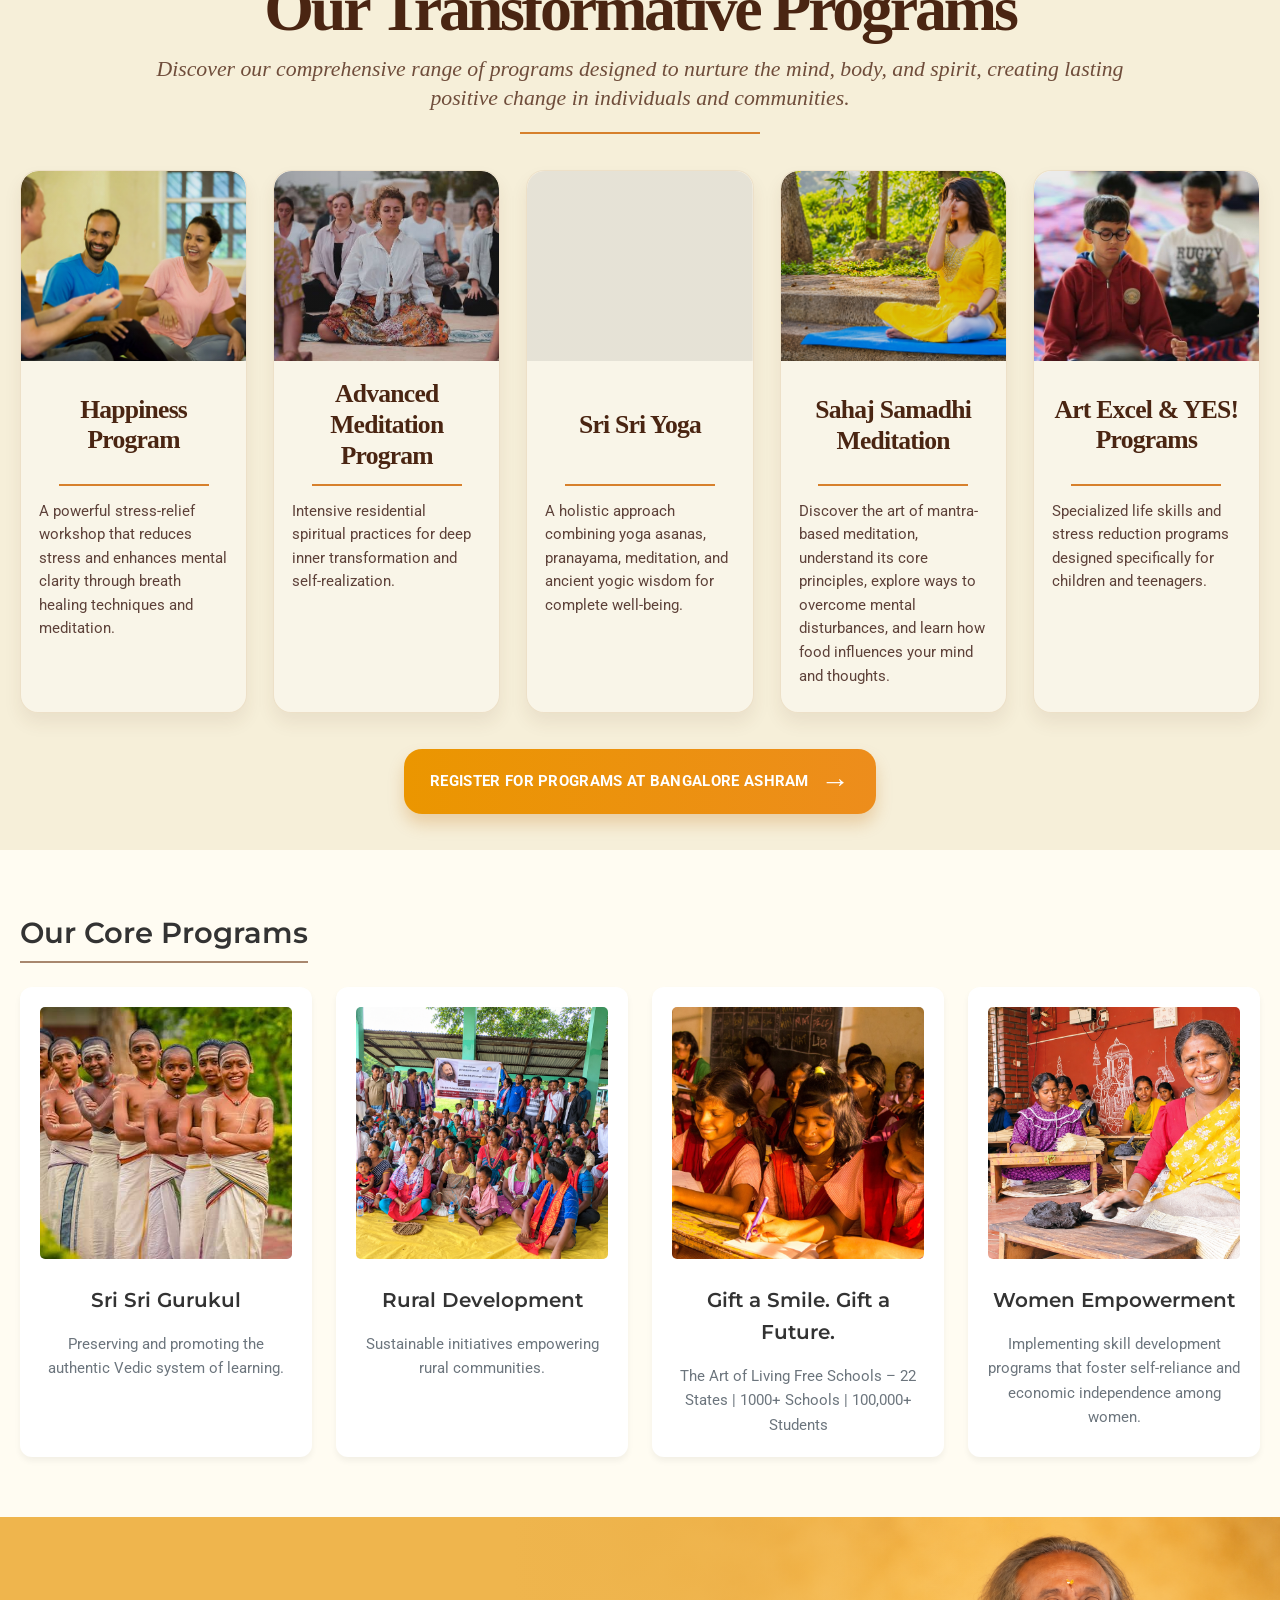
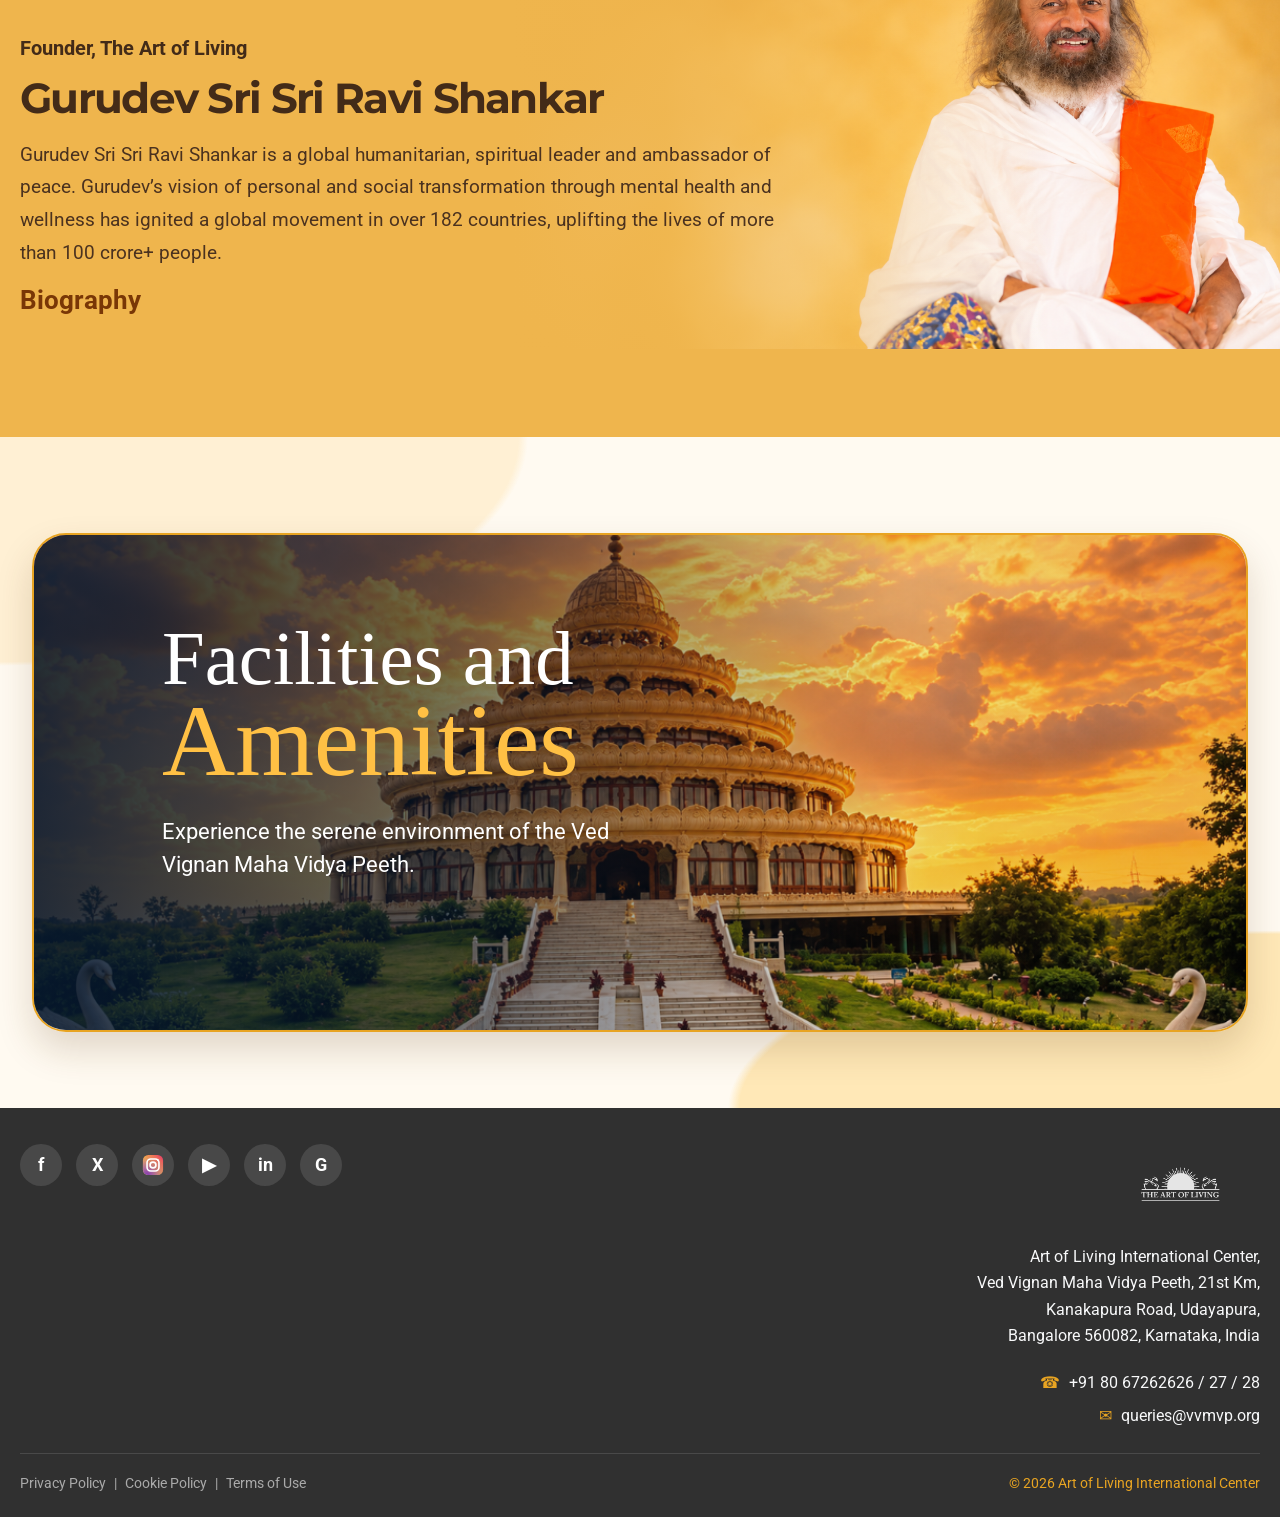
==== commit c39817fc: "Save my website changes" ====
--- a/index.html
+++ b/index.html
@@ -94,35 +94,35 @@
                 <div class="program-cards">
                     <a class="program-card" href="https://bangaloreashram.org/happiness-program">
                         <div class="program-image happiness-image" aria-label="Happiness Program"></div>
-                        <h3>Happiness Program</h3>
+                        <h3><span>Happiness Program</span></h3>
                         <div class="program-divider" aria-hidden="true"></div>
                         <p>A powerful stress-relief workshop that reduces stress and enhances mental clarity through breath healing techniques and meditation.</p>
                     </a>
 
                     <a class="program-card" href="https://bangaloreashram.org/advanced-meditation-program/">
                         <div class="program-image meditation-image" aria-label="Advanced Meditation Program"></div>
-                        <h3>Advanced Meditation<br>Program</h3>
+                        <h3><span>Advanced Meditation<br>Program</span></h3>
                         <div class="program-divider" aria-hidden="true"></div>
                         <p>Intensive residential spiritual practices for deep inner transformation and self-realization.</p>
                     </a>
 
                     <a class="program-card" href="https://bangaloreashram.org/sri-sri-yoga-deep-dive/">
                         <div class="program-image yoga-image" aria-label="Sri Sri Yoga"></div>
-                        <h3>Sri Sri Yoga</h3>
+                        <h3><span>Sri Sri Yoga</span></h3>
                         <div class="program-divider" aria-hidden="true"></div>
                         <p>A holistic approach combining yoga asanas, pranayama, meditation, and ancient yogic wisdom for complete well-being.</p>
                     </a>
 
                     <a class="program-card" href="https://bangaloreashram.org/sahaj-samadhi-dhyan-yoga/">
                         <div class="program-image sahaj-image" aria-label="Sahaj Samadhi Meditation"></div>
-                        <h3>Sahaj Samadhi Meditation</h3>
+                        <h3><span>Sahaj Samadhi Meditation</span></h3>
                         <div class="program-divider" aria-hidden="true"></div>
                         <p>Discover the art of mantra-based meditation, understand its core principles, explore ways to overcome mental disturbances, and learn how food influences your mind and thoughts.</p>
                     </a>
 
                     <a class="program-card" href="https://bangaloreashram.org/utkarsha-yoga/">
                         <div class="program-image arts-image" aria-label="Art Excel and YES Programs"></div>
-                        <h3>Art Excel &amp; YES! Programs</h3>
+                        <h3><span>Art Excel &amp; YES! Programs</span></h3>
                         <div class="program-divider" aria-hidden="true"></div>
                         <p>Specialized life skills and stress reduction programs designed specifically for children and teenagers.</p>
                     </a>
--- a/style.css
+++ b/style.css
@@ -621,8 +621,12 @@
 
 .program-card h2,
 .program-card h3 {
+    display: flex;
+    align-items: center;
+    justify-content: center;
     margin: 18px 0 12px;
     padding: 0 16px;
+    min-height: 3.6em;
     border: none;
     color: #4a2512;
     font-family: Georgia, 'Times New Roman', serif;
@@ -630,6 +634,11 @@
     font-weight: 700;
     line-height: 1.2;
     letter-spacing: -0.03em;
+}
+
+.program-card h2 > span,
+.program-card h3 > span {
+    width: 100%;
 }
 
 .program-divider {
@@ -1606,6 +1615,8 @@
     .program-cards { grid-template-columns: 1fr; }
     .program-card h2,
     .program-card h3 { font-size: 1.9rem; }
+    .transformative-programs-section .program-card h2,
+    .transformative-programs-section .program-card h3 { min-height: 0; }
     .program-card p { font-size: 1rem; }
     .programs-subtitle { margin-bottom: 28px; font-size: 1.1rem; }
     .programs-subtitle::after { width: 180px; }
